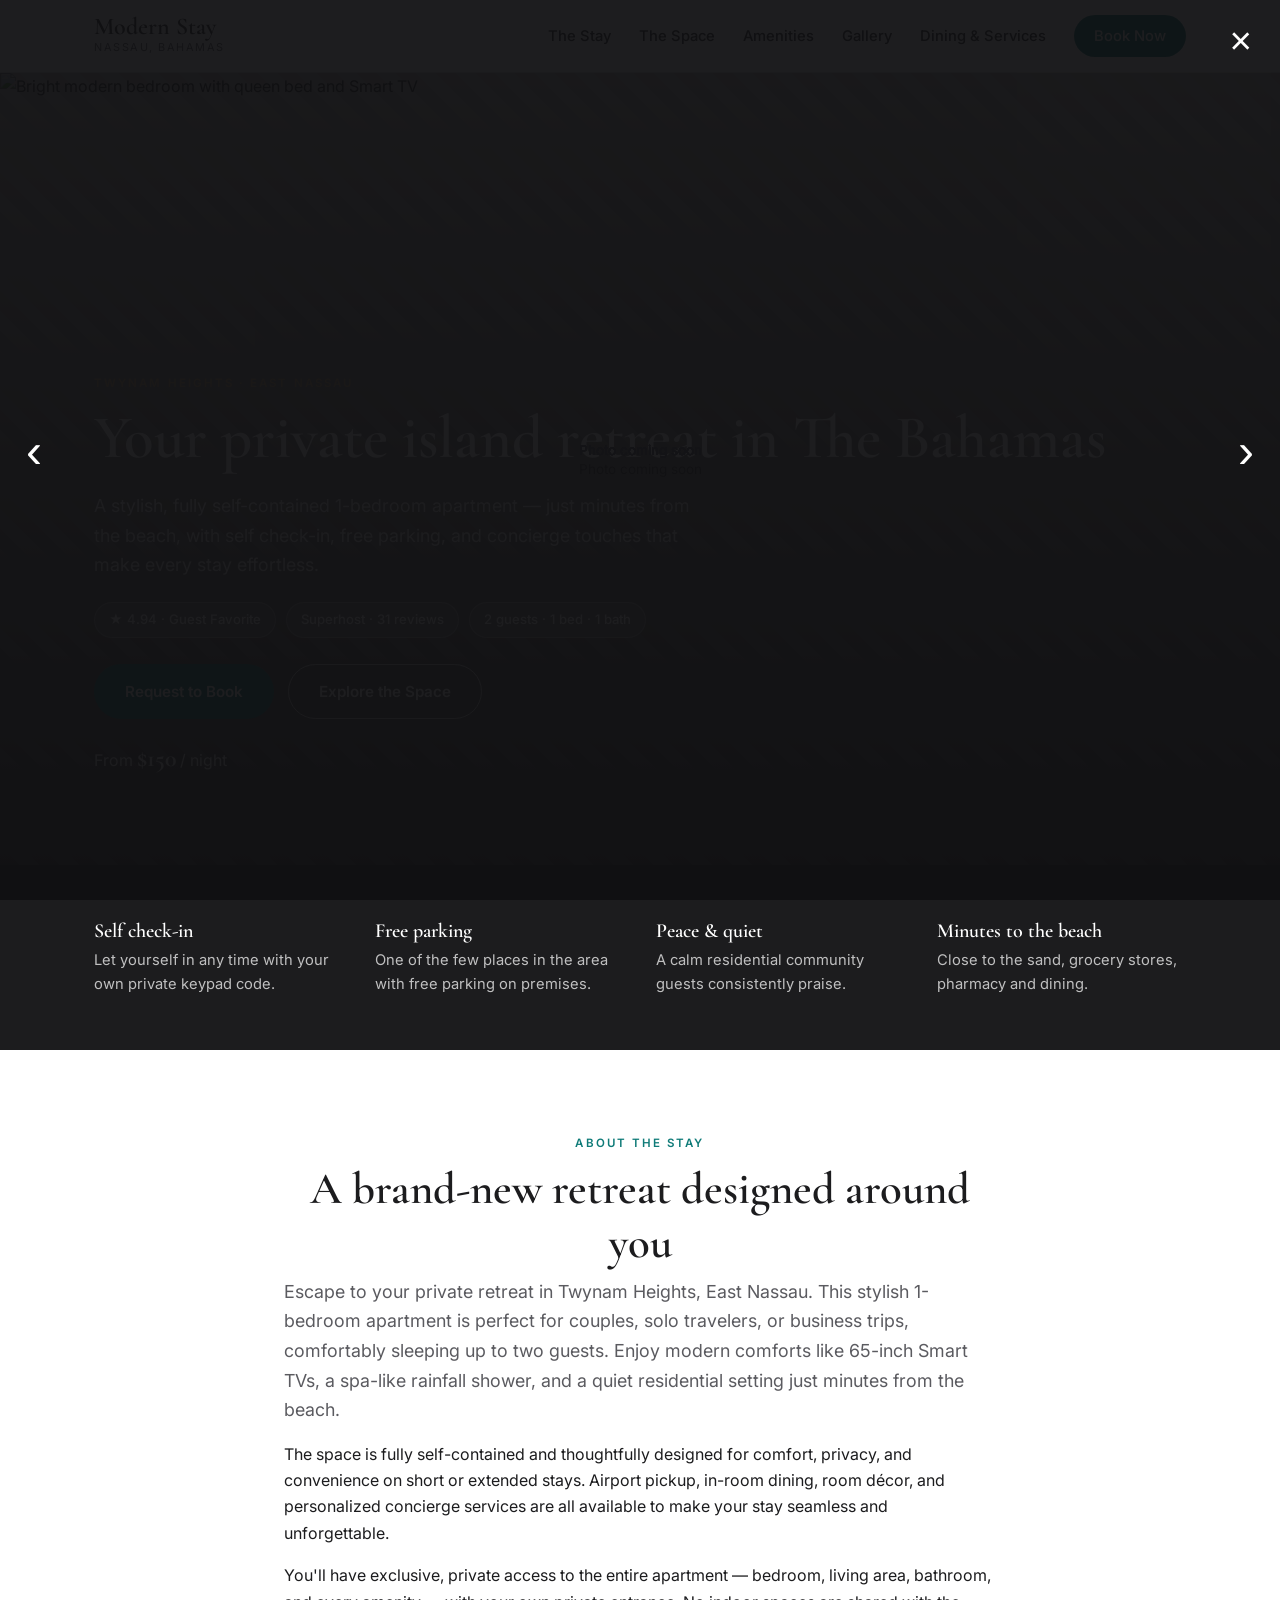
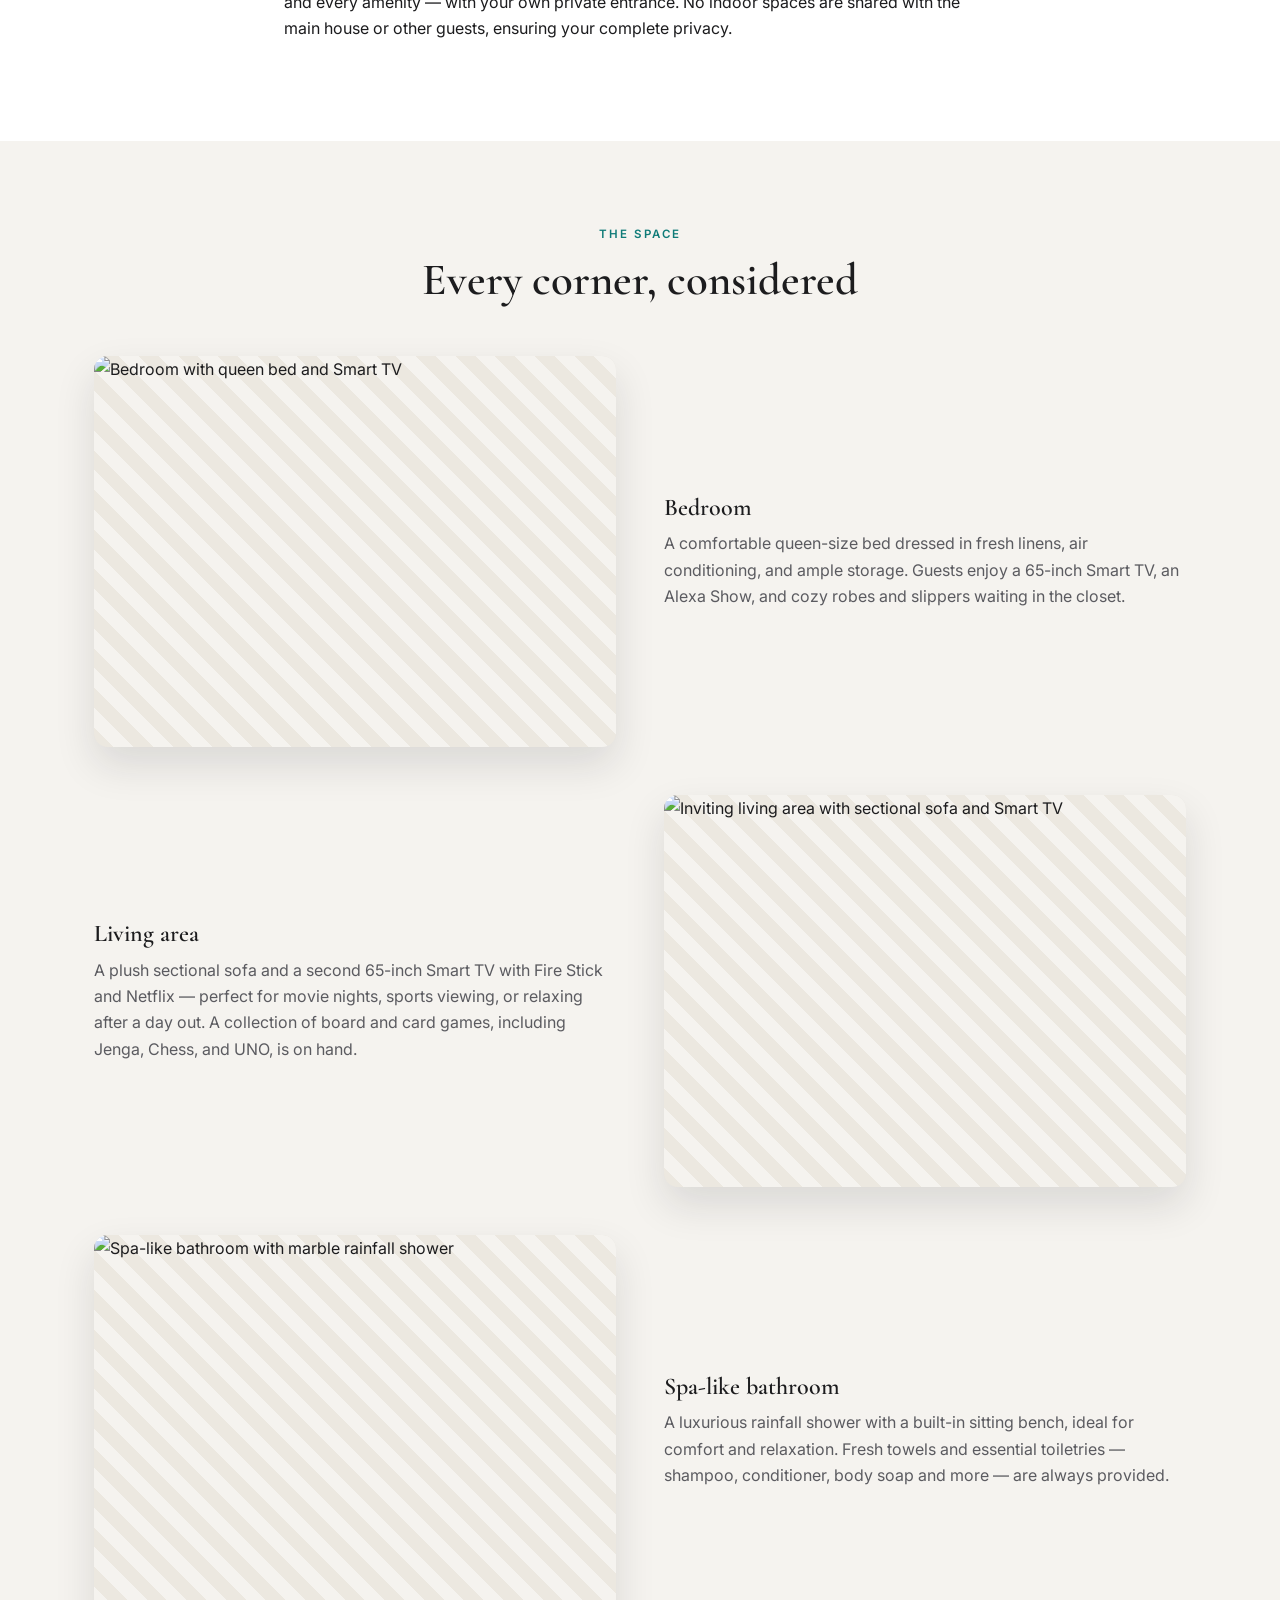
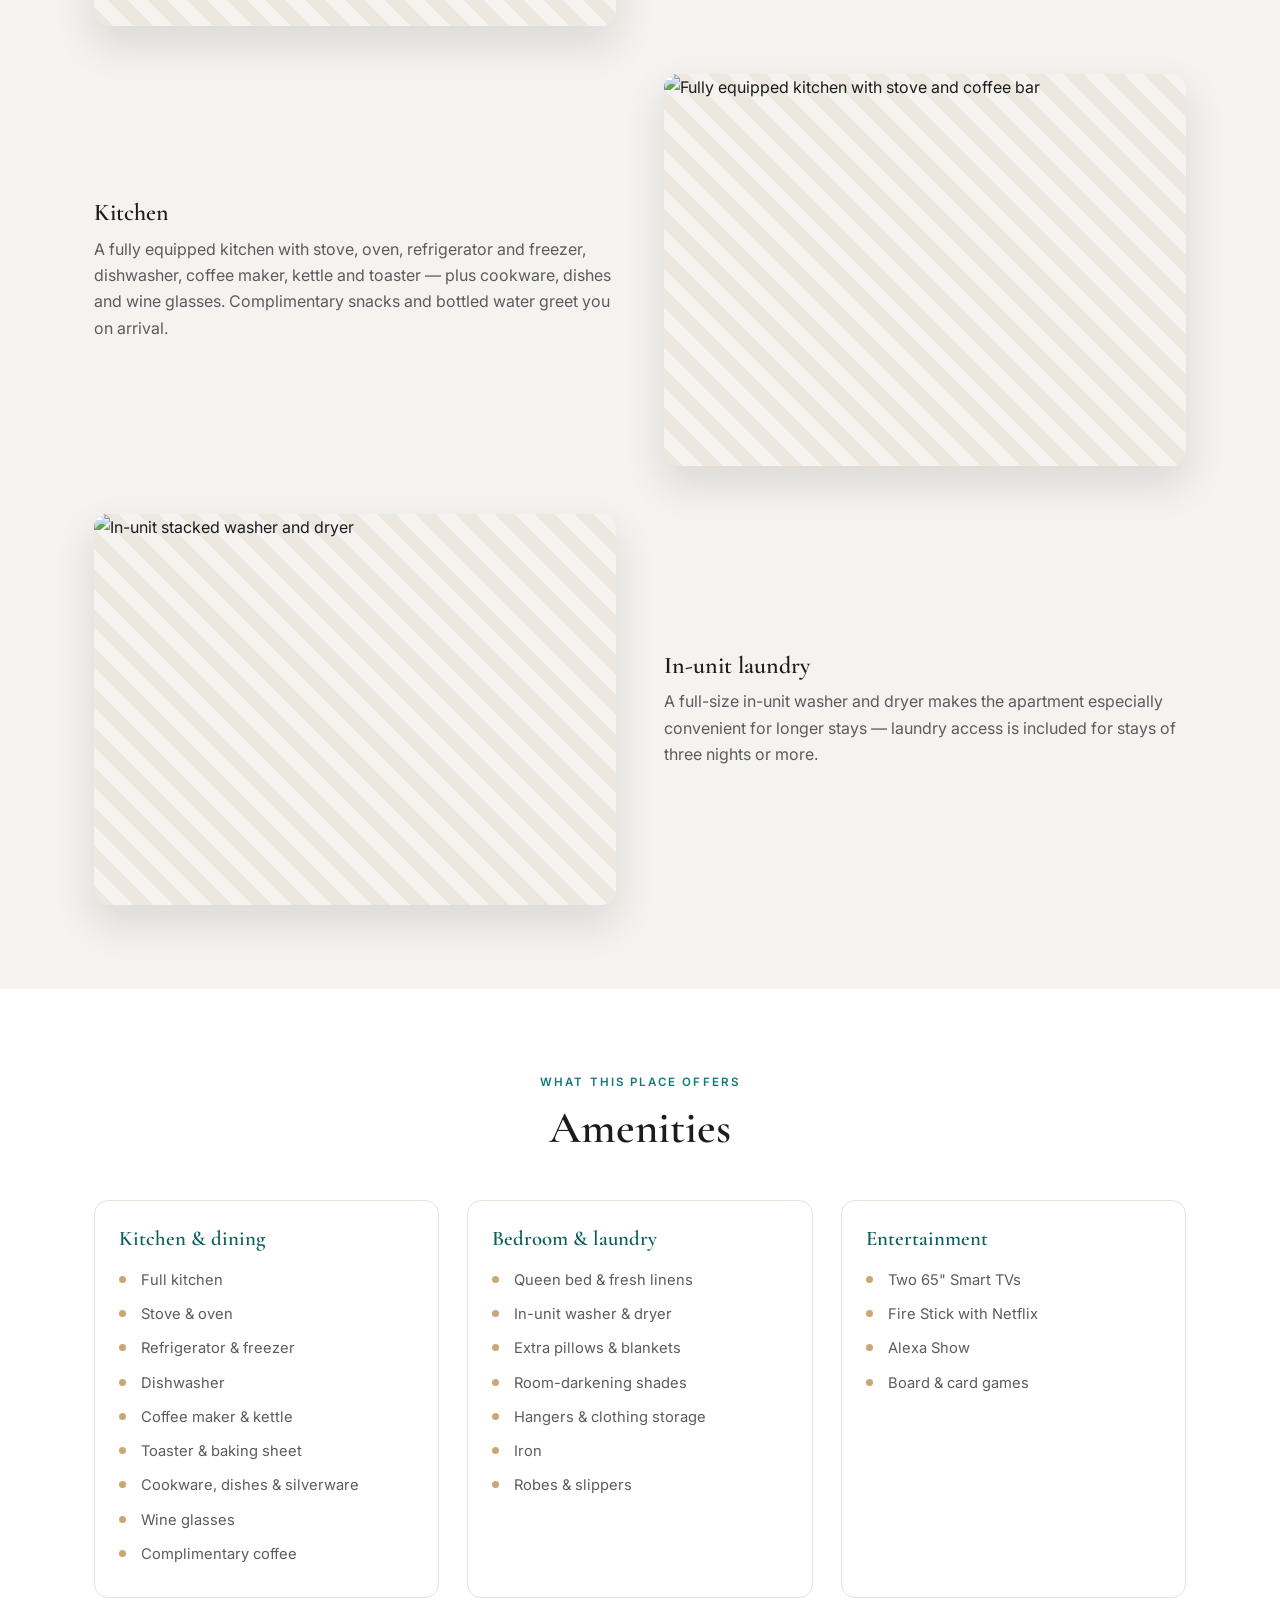
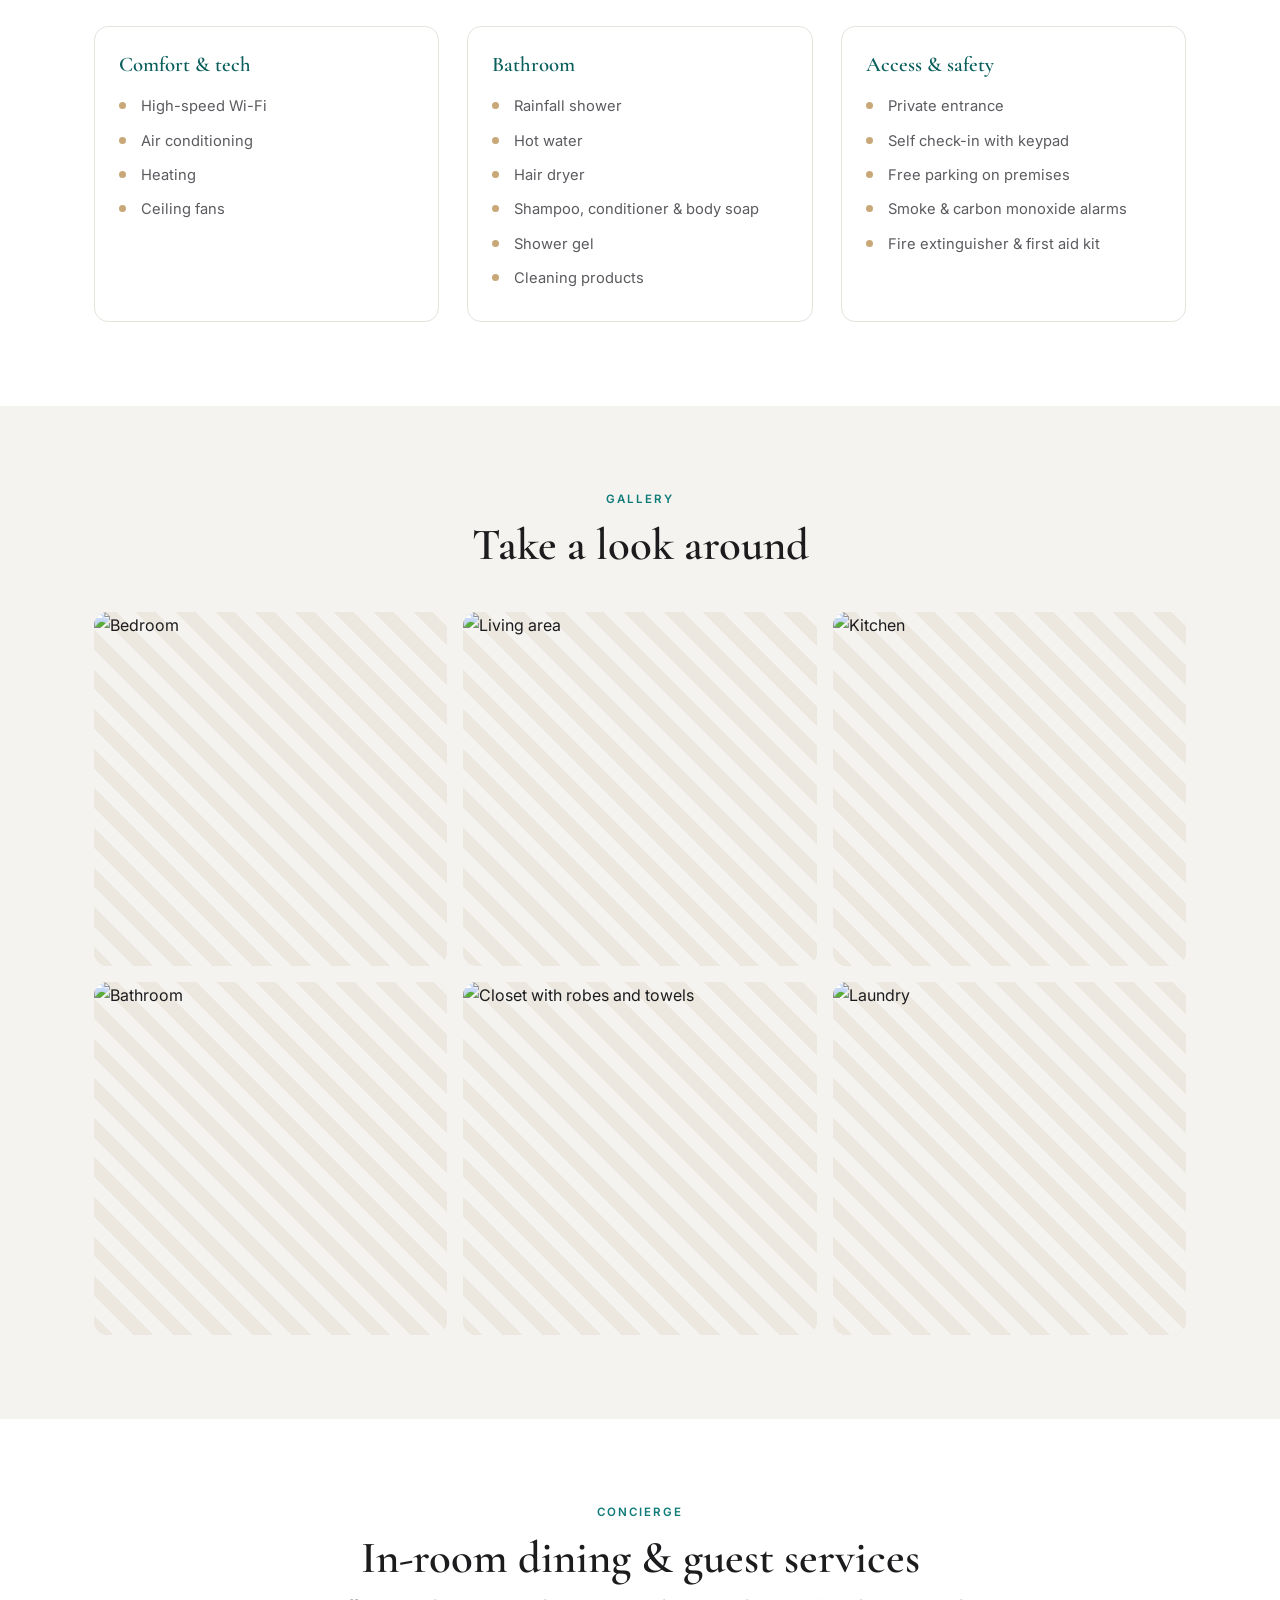
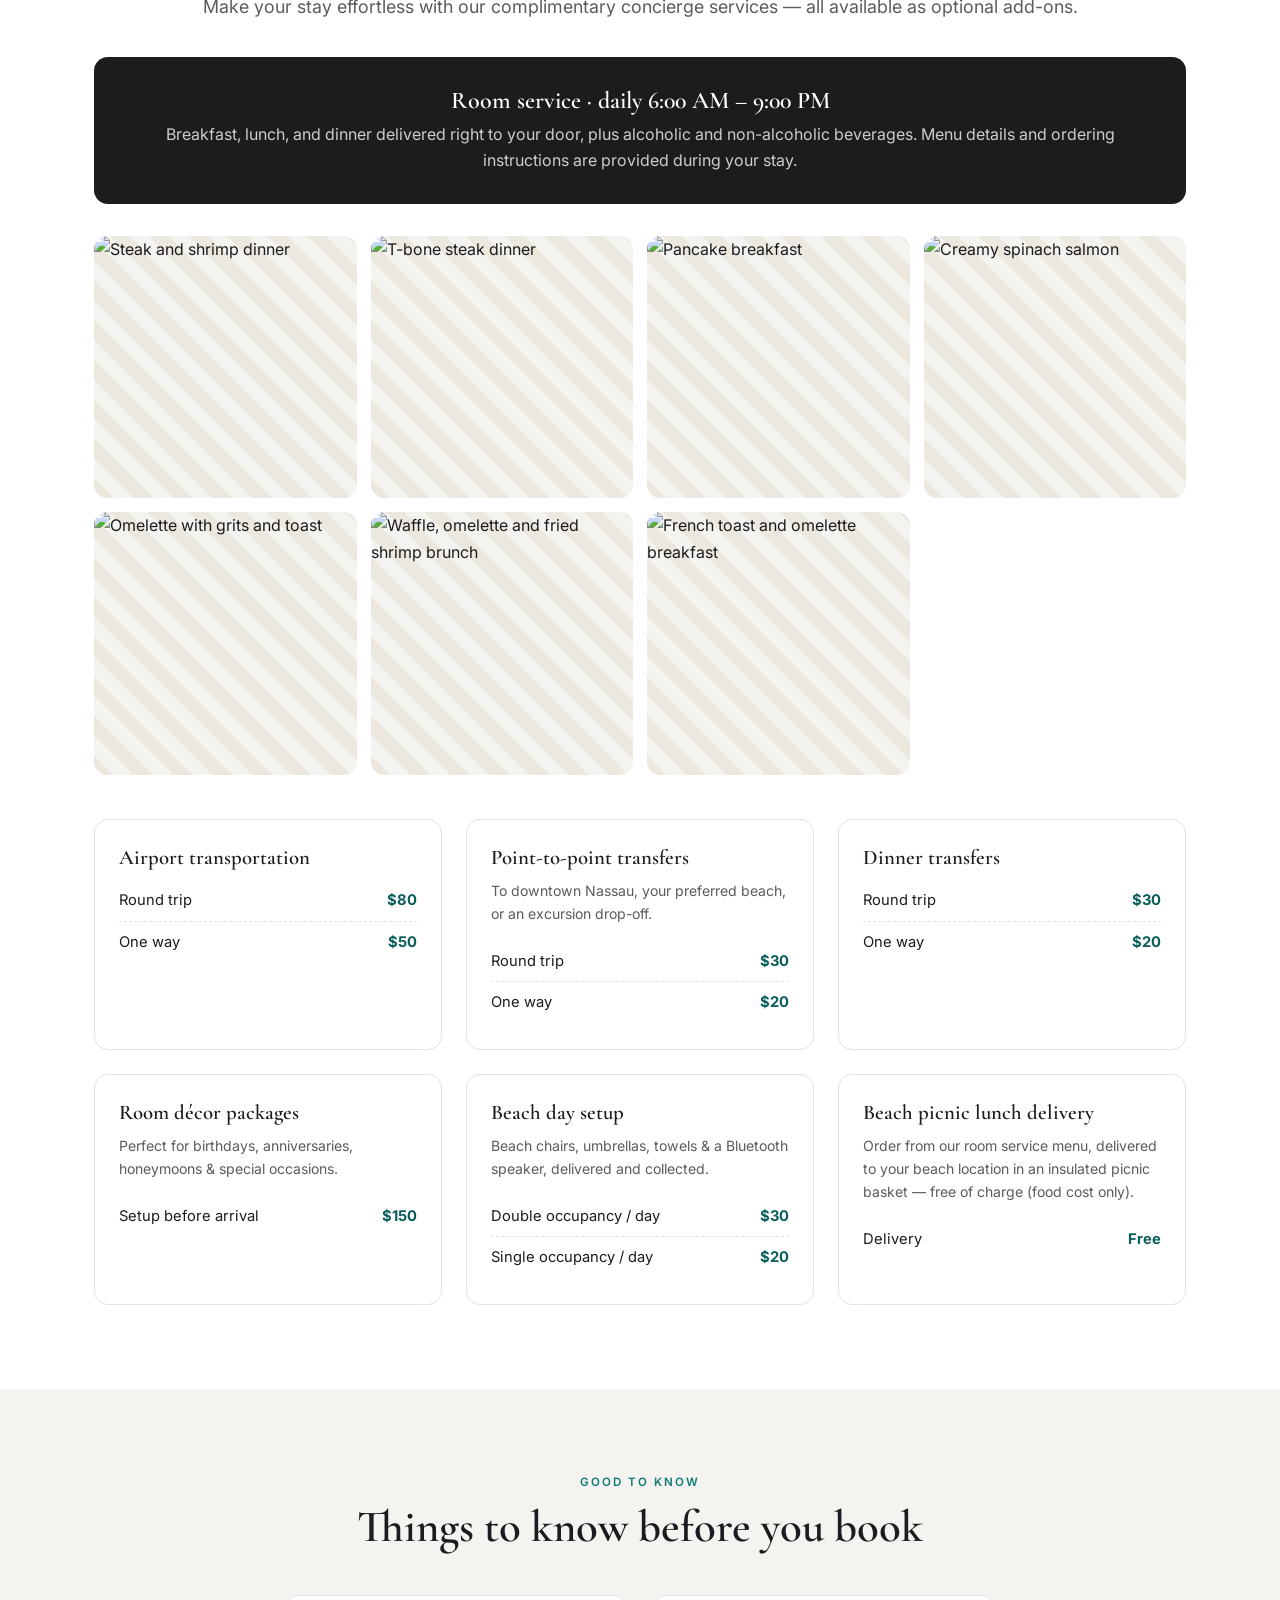
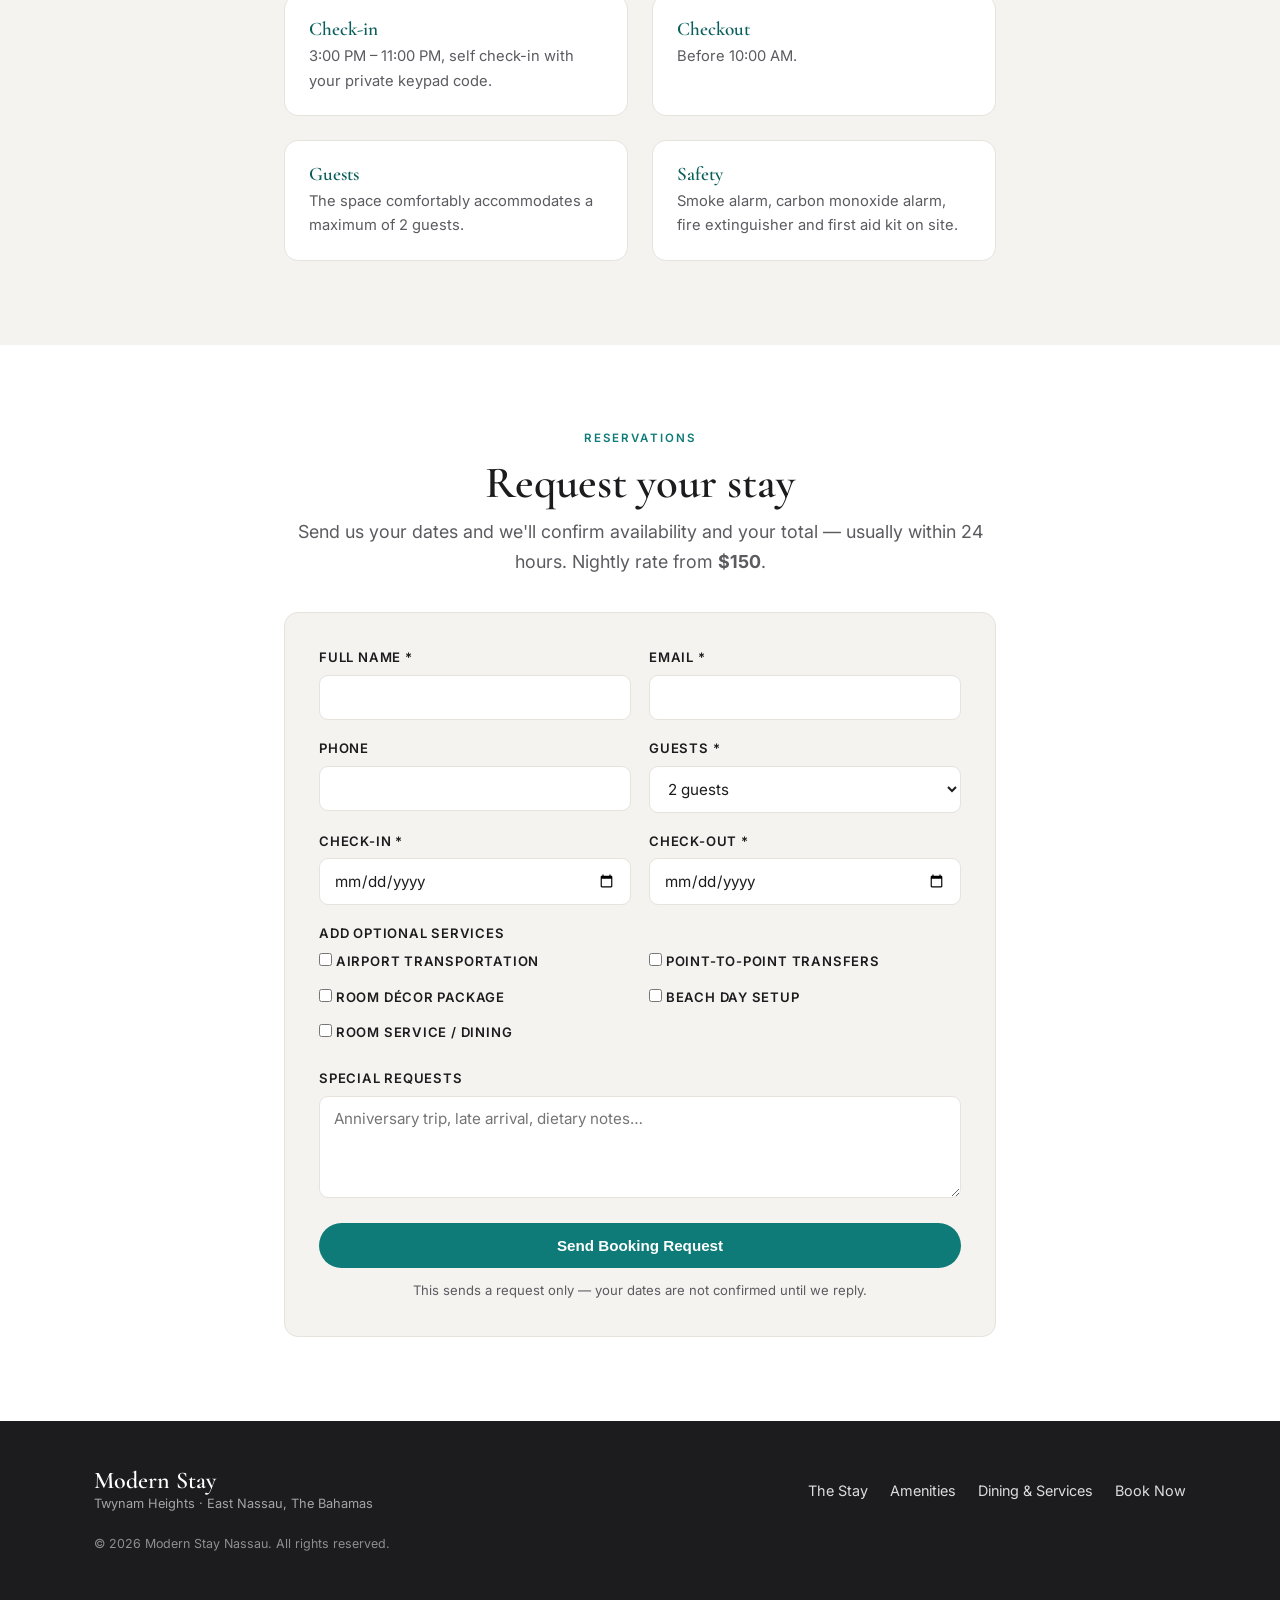
==== docs/index.html @ 49dec49c "Add Airbnb listing website for Modern Stay Nassau Single-page static site (docs/) for a 1-bedroom Na" ====
<!DOCTYPE html>
<html lang="en">
<head>
<meta charset="UTF-8" />
<meta name="viewport" content="width=device-width, initial-scale=1.0" />
<title>Modern Stay Nassau — Private 1-Bedroom Retreat in The Bahamas</title>
<meta name="description" content="A stylish, fully self-contained 1-bedroom apartment in Twynam Heights, East Nassau, Bahamas. Minutes from the beach. Self check-in, free parking, in-room dining and airport transfers available." />
<link rel="preconnect" href="https://fonts.googleapis.com" />
<link rel="preconnect" href="https://fonts.gstatic.com" crossorigin />
<link href="https://fonts.googleapis.com/css2?family=Cormorant+Garamond:wght@500;600&family=Inter:wght@400;500;600;700&display=swap" rel="stylesheet" />
<link rel="stylesheet" href="styles.css" />
</head>
<body>

<header class="site-header" id="top">
  <div class="container nav-inner">
    <a href="#top" class="brand">
      <span class="brand-mark">Modern Stay</span>
      <span class="brand-sub">Nassau, Bahamas</span>
    </a>
    <nav class="nav-links" id="navLinks">
      <a href="#about">The Stay</a>
      <a href="#space">The Space</a>
      <a href="#amenities">Amenities</a>
      <a href="#gallery">Gallery</a>
      <a href="#dining">Dining &amp; Services</a>
      <a href="#book" class="nav-cta">Book Now</a>
    </nav>
    <button class="nav-toggle" id="navToggle" aria-label="Toggle menu" aria-expanded="false">
      <span></span><span></span><span></span>
    </button>
  </div>
</header>

<!-- HERO -->
<section class="hero">
  <div class="hero-img" data-photo="bedroom">
    <img src="images/bedroom.jpg" alt="Bright modern bedroom with queen bed and Smart TV" onerror="this.classList.add('missing')" />
  </div>
  <div class="hero-overlay"></div>
  <div class="container hero-content">
    <p class="eyebrow">Twynam Heights · East Nassau</p>
    <h1>Your private island retreat in The Bahamas</h1>
    <p class="hero-tagline">A stylish, fully self-contained 1-bedroom apartment — just minutes from the beach, with self check-in, free parking, and concierge touches that make every stay effortless.</p>
    <div class="hero-meta">
      <span class="badge">★ 4.94 · Guest Favorite</span>
      <span class="badge">Superhost · 31 reviews</span>
      <span class="badge">2 guests · 1 bed · 1 bath</span>
    </div>
    <div class="hero-actions">
      <a href="#book" class="btn btn-primary">Request to Book</a>
      <a href="#space" class="btn btn-ghost">Explore the Space</a>
    </div>
    <p class="hero-price">From <strong>$150</strong> / night</p>
  </div>
</section>

<!-- HIGHLIGHTS -->
<section class="highlights">
  <div class="container highlight-grid">
    <div class="highlight">
      <h3>Self check-in</h3>
      <p>Let yourself in any time with your own private keypad code.</p>
    </div>
    <div class="highlight">
      <h3>Free parking</h3>
      <p>One of the few places in the area with free parking on premises.</p>
    </div>
    <div class="highlight">
      <h3>Peace &amp; quiet</h3>
      <p>A calm residential community guests consistently praise.</p>
    </div>
    <div class="highlight">
      <h3>Minutes to the beach</h3>
      <p>Close to the sand, grocery stores, pharmacy and dining.</p>
    </div>
  </div>
</section>

<!-- ABOUT -->
<section id="about" class="section">
  <div class="container narrow">
    <p class="eyebrow center">About the stay</p>
    <h2 class="center">A brand-new retreat designed around you</h2>
    <p class="lead">
      Escape to your private retreat in Twynam Heights, East Nassau. This stylish 1-bedroom
      apartment is perfect for couples, solo travelers, or business trips, comfortably sleeping
      up to two guests. Enjoy modern comforts like 65-inch Smart TVs, a spa-like rainfall shower,
      and a quiet residential setting just minutes from the beach.
    </p>
    <p>
      The space is fully self-contained and thoughtfully designed for comfort, privacy, and
      convenience on short or extended stays. Airport pickup, in-room dining, room décor, and
      personalized concierge services are all available to make your stay seamless and unforgettable.
    </p>
    <p>
      You'll have exclusive, private access to the entire apartment — bedroom, living area, bathroom,
      and every amenity — with your own private entrance. No indoor spaces are shared with the main
      house or other guests, ensuring your complete privacy.
    </p>
  </div>
</section>

<!-- THE SPACE -->
<section id="space" class="section section-tint">
  <div class="container">
    <p class="eyebrow center">The space</p>
    <h2 class="center">Every corner, considered</h2>

    <div class="space-row">
      <div class="space-photo" data-photo="bedroom">
        <img src="images/bedroom.jpg" alt="Bedroom with queen bed and Smart TV" onerror="this.classList.add('missing')" />
      </div>
      <div class="space-text">
        <h3>Bedroom</h3>
        <p>A comfortable queen-size bed dressed in fresh linens, air conditioning, and ample storage.
        Guests enjoy a 65-inch Smart TV, an Alexa Show, and cozy robes and slippers waiting in the closet.</p>
      </div>
    </div>

    <div class="space-row reverse">
      <div class="space-photo" data-photo="living-area">
        <img src="images/living-area.jpg" alt="Inviting living area with sectional sofa and Smart TV" onerror="this.classList.add('missing')" />
      </div>
      <div class="space-text">
        <h3>Living area</h3>
        <p>A plush sectional sofa and a second 65-inch Smart TV with Fire Stick and Netflix — perfect
        for movie nights, sports viewing, or relaxing after a day out. A collection of board and card
        games, including Jenga, Chess, and UNO, is on hand.</p>
      </div>
    </div>

    <div class="space-row">
      <div class="space-photo" data-photo="bathroom">
        <img src="images/bathroom.jpg" alt="Spa-like bathroom with marble rainfall shower" onerror="this.classList.add('missing')" />
      </div>
      <div class="space-text">
        <h3>Spa-like bathroom</h3>
        <p>A luxurious rainfall shower with a built-in sitting bench, ideal for comfort and relaxation.
        Fresh towels and essential toiletries — shampoo, conditioner, body soap and more — are always provided.</p>
      </div>
    </div>

    <div class="space-row reverse">
      <div class="space-photo" data-photo="kitchen">
        <img src="images/kitchen.jpg" alt="Fully equipped kitchen with stove and coffee bar" onerror="this.classList.add('missing')" />
      </div>
      <div class="space-text">
        <h3>Kitchen</h3>
        <p>A fully equipped kitchen with stove, oven, refrigerator and freezer, dishwasher, coffee maker,
        kettle and toaster — plus cookware, dishes and wine glasses. Complimentary snacks and bottled
        water greet you on arrival.</p>
      </div>
    </div>

    <div class="space-row">
      <div class="space-photo" data-photo="laundry">
        <img src="images/laundry.jpg" alt="In-unit stacked washer and dryer" onerror="this.classList.add('missing')" />
      </div>
      <div class="space-text">
        <h3>In-unit laundry</h3>
        <p>A full-size in-unit washer and dryer makes the apartment especially convenient for longer
        stays — laundry access is included for stays of three nights or more.</p>
      </div>
    </div>
  </div>
</section>

<!-- AMENITIES -->
<section id="amenities" class="section">
  <div class="container">
    <p class="eyebrow center">What this place offers</p>
    <h2 class="center">Amenities</h2>
    <div class="amenity-grid">
      <div class="amenity-cat">
        <h3>Kitchen &amp; dining</h3>
        <ul>
          <li>Full kitchen</li><li>Stove &amp; oven</li><li>Refrigerator &amp; freezer</li>
          <li>Dishwasher</li><li>Coffee maker &amp; kettle</li><li>Toaster &amp; baking sheet</li>
          <li>Cookware, dishes &amp; silverware</li><li>Wine glasses</li><li>Complimentary coffee</li>
        </ul>
      </div>
      <div class="amenity-cat">
        <h3>Bedroom &amp; laundry</h3>
        <ul>
          <li>Queen bed &amp; fresh linens</li><li>In-unit washer &amp; dryer</li>
          <li>Extra pillows &amp; blankets</li><li>Room-darkening shades</li>
          <li>Hangers &amp; clothing storage</li><li>Iron</li><li>Robes &amp; slippers</li>
        </ul>
      </div>
      <div class="amenity-cat">
        <h3>Entertainment</h3>
        <ul>
          <li>Two 65" Smart TVs</li><li>Fire Stick with Netflix</li>
          <li>Alexa Show</li><li>Board &amp; card games</li>
        </ul>
      </div>
      <div class="amenity-cat">
        <h3>Comfort &amp; tech</h3>
        <ul>
          <li>High-speed Wi-Fi</li><li>Air conditioning</li>
          <li>Heating</li><li>Ceiling fans</li>
        </ul>
      </div>
      <div class="amenity-cat">
        <h3>Bathroom</h3>
        <ul>
          <li>Rainfall shower</li><li>Hot water</li><li>Hair dryer</li>
          <li>Shampoo, conditioner &amp; body soap</li><li>Shower gel</li><li>Cleaning products</li>
        </ul>
      </div>
      <div class="amenity-cat">
        <h3>Access &amp; safety</h3>
        <ul>
          <li>Private entrance</li><li>Self check-in with keypad</li>
          <li>Free parking on premises</li><li>Smoke &amp; carbon monoxide alarms</li>
          <li>Fire extinguisher &amp; first aid kit</li>
        </ul>
      </div>
    </div>
  </div>
</section>

<!-- GALLERY -->
<section id="gallery" class="section section-tint">
  <div class="container">
    <p class="eyebrow center">Gallery</p>
    <h2 class="center">Take a look around</h2>
    <div class="gallery-grid" id="galleryGrid">
      <figure class="gallery-item" data-photo="bedroom"><img src="images/bedroom.jpg" alt="Bedroom" onerror="this.classList.add('missing')" /></figure>
      <figure class="gallery-item" data-photo="living-area"><img src="images/living-area.jpg" alt="Living area" onerror="this.classList.add('missing')" /></figure>
      <figure class="gallery-item" data-photo="kitchen"><img src="images/kitchen.jpg" alt="Kitchen" onerror="this.classList.add('missing')" /></figure>
      <figure class="gallery-item" data-photo="bathroom"><img src="images/bathroom.jpg" alt="Bathroom" onerror="this.classList.add('missing')" /></figure>
      <figure class="gallery-item" data-photo="closet"><img src="images/closet.jpg" alt="Closet with robes and towels" onerror="this.classList.add('missing')" /></figure>
      <figure class="gallery-item" data-photo="laundry"><img src="images/laundry.jpg" alt="Laundry" onerror="this.classList.add('missing')" /></figure>
    </div>
  </div>
</section>

<!-- DINING & SERVICES -->
<section id="dining" class="section">
  <div class="container">
    <p class="eyebrow center">Concierge</p>
    <h2 class="center">In-room dining &amp; guest services</h2>
    <p class="lead center">
      Make your stay effortless with our complimentary concierge services — all available as optional add-ons.
    </p>

    <div class="dining-feature">
      <h3>Room service · daily 6:00 AM – 9:00 PM</h3>
      <p>Breakfast, lunch, and dinner delivered right to your door, plus alcoholic and non-alcoholic
      beverages. Menu details and ordering instructions are provided during your stay.</p>
    </div>

    <div class="dining-gallery" id="diningGallery">
      <figure class="gallery-item" data-photo="dining-1"><img src="images/dining-1.jpg" alt="Steak and shrimp dinner" onerror="this.classList.add('missing')" /></figure>
      <figure class="gallery-item" data-photo="dining-2"><img src="images/dining-2.jpg" alt="T-bone steak dinner" onerror="this.classList.add('missing')" /></figure>
      <figure class="gallery-item" data-photo="dining-3"><img src="images/dining-3.jpg" alt="Pancake breakfast" onerror="this.classList.add('missing')" /></figure>
      <figure class="gallery-item" data-photo="dining-4"><img src="images/dining-4.jpg" alt="Creamy spinach salmon" onerror="this.classList.add('missing')" /></figure>
      <figure class="gallery-item" data-photo="dining-5"><img src="images/dining-5.jpg" alt="Omelette with grits and toast" onerror="this.classList.add('missing')" /></figure>
      <figure class="gallery-item" data-photo="dining-6"><img src="images/dining-6.jpg" alt="Waffle, omelette and fried shrimp brunch" onerror="this.classList.add('missing')" /></figure>
      <figure class="gallery-item" data-photo="dining-7"><img src="images/dining-7.jpg" alt="French toast and omelette breakfast" onerror="this.classList.add('missing')" /></figure>
    </div>

    <div class="service-grid">
      <div class="service-card">
        <h3>Airport transportation</h3>
        <ul class="price-list">
          <li><span>Round trip</span><span>$80</span></li>
          <li><span>One way</span><span>$50</span></li>
        </ul>
      </div>
      <div class="service-card">
        <h3>Point-to-point transfers</h3>
        <p class="service-note">To downtown Nassau, your preferred beach, or an excursion drop-off.</p>
        <ul class="price-list">
          <li><span>Round trip</span><span>$30</span></li>
          <li><span>One way</span><span>$20</span></li>
        </ul>
      </div>
      <div class="service-card">
        <h3>Dinner transfers</h3>
        <ul class="price-list">
          <li><span>Round trip</span><span>$30</span></li>
          <li><span>One way</span><span>$20</span></li>
        </ul>
      </div>
      <div class="service-card">
        <h3>Room décor packages</h3>
        <p class="service-note">Perfect for birthdays, anniversaries, honeymoons &amp; special occasions.</p>
        <ul class="price-list">
          <li><span>Setup before arrival</span><span>$150</span></li>
        </ul>
      </div>
      <div class="service-card">
        <h3>Beach day setup</h3>
        <p class="service-note">Beach chairs, umbrellas, towels &amp; a Bluetooth speaker, delivered and collected.</p>
        <ul class="price-list">
          <li><span>Double occupancy / day</span><span>$30</span></li>
          <li><span>Single occupancy / day</span><span>$20</span></li>
        </ul>
      </div>
      <div class="service-card">
        <h3>Beach picnic lunch delivery</h3>
        <p class="service-note">Order from our room service menu, delivered to your beach location in an
        insulated picnic basket — free of charge (food cost only).</p>
        <ul class="price-list">
          <li><span>Delivery</span><span>Free</span></li>
        </ul>
      </div>
    </div>
  </div>
</section>

<!-- THINGS TO KNOW -->
<section class="section section-tint">
  <div class="container narrow">
    <p class="eyebrow center">Good to know</p>
    <h2 class="center">Things to know before you book</h2>
    <div class="know-grid">
      <div class="know-item"><h3>Check-in</h3><p>3:00 PM – 11:00 PM, self check-in with your private keypad code.</p></div>
      <div class="know-item"><h3>Checkout</h3><p>Before 10:00 AM.</p></div>
      <div class="know-item"><h3>Guests</h3><p>The space comfortably accommodates a maximum of 2 guests.</p></div>
      <div class="know-item"><h3>Safety</h3><p>Smoke alarm, carbon monoxide alarm, fire extinguisher and first aid kit on site.</p></div>
    </div>
  </div>
</section>

<!-- BOOKING -->
<section id="book" class="section">
  <div class="container narrow">
    <p class="eyebrow center">Reservations</p>
    <h2 class="center">Request your stay</h2>
    <p class="lead center">
      Send us your dates and we'll confirm availability and your total — usually within 24 hours.
      Nightly rate from <strong>$150</strong>.
    </p>

    <form class="booking-form" id="bookingForm"
          action="https://formspree.io/f/YOUR_FORM_ID" method="POST">
      <input type="hidden" name="_subject" value="New booking request — Modern Stay Nassau" />

      <div class="form-row">
        <div class="field">
          <label for="name">Full name *</label>
          <input type="text" id="name" name="name" required />
        </div>
        <div class="field">
          <label for="email">Email *</label>
          <input type="email" id="email" name="email" required />
        </div>
      </div>

      <div class="form-row">
        <div class="field">
          <label for="phone">Phone</label>
          <input type="tel" id="phone" name="phone" />
        </div>
        <div class="field">
          <label for="guests">Guests *</label>
          <select id="guests" name="guests" required>
            <option value="1">1 guest</option>
            <option value="2" selected>2 guests</option>
          </select>
        </div>
      </div>

      <div class="form-row">
        <div class="field">
          <label for="checkin">Check-in *</label>
          <input type="date" id="checkin" name="check_in" required />
        </div>
        <div class="field">
          <label for="checkout">Check-out *</label>
          <input type="date" id="checkout" name="check_out" required />
        </div>
      </div>

      <fieldset class="field">
        <legend>Add optional services</legend>
        <div class="checkbox-grid">
          <label class="checkbox"><input type="checkbox" name="services" value="Airport transportation" /> Airport transportation</label>
          <label class="checkbox"><input type="checkbox" name="services" value="Point-to-point transfers" /> Point-to-point transfers</label>
          <label class="checkbox"><input type="checkbox" name="services" value="Room décor package" /> Room décor package</label>
          <label class="checkbox"><input type="checkbox" name="services" value="Beach day setup" /> Beach day setup</label>
          <label class="checkbox"><input type="checkbox" name="services" value="Room service / dining" /> Room service / dining</label>
        </div>
      </fieldset>

      <div class="field">
        <label for="message">Special requests</label>
        <textarea id="message" name="message" rows="4" placeholder="Anniversary trip, late arrival, dietary notes…"></textarea>
      </div>

      <p class="form-error" id="formError" hidden></p>
      <button type="submit" class="btn btn-primary btn-block">Send Booking Request</button>
      <p class="form-fineprint">This sends a request only — your dates are not confirmed until we reply.</p>
    </form>
  </div>
</section>

<footer class="site-footer">
  <div class="container footer-inner">
    <div>
      <p class="brand-mark">Modern Stay</p>
      <p class="footer-sub">Twynam Heights · East Nassau, The Bahamas</p>
    </div>
    <nav class="footer-nav">
      <a href="#about">The Stay</a>
      <a href="#amenities">Amenities</a>
      <a href="#dining">Dining &amp; Services</a>
      <a href="#book">Book Now</a>
    </nav>
    <p class="footer-copy">© <span id="year"></span> Modern Stay Nassau. All rights reserved.</p>
  </div>
</footer>

<!-- LIGHTBOX -->
<div class="lightbox" id="lightbox" hidden>
  <button class="lightbox-close" id="lightboxClose" aria-label="Close">&times;</button>
  <button class="lightbox-nav prev" id="lightboxPrev" aria-label="Previous">&#8249;</button>
  <img id="lightboxImg" src="" alt="" />
  <button class="lightbox-nav next" id="lightboxNext" aria-label="Next">&#8250;</button>
</div>

<script src="script.js"></script>
</body>
</html>
---- docs/styles.css ----
:root {
  --ink: #1c1c1e;
  --ink-soft: #5b5b60;
  --bg: #ffffff;
  --tint: #f5f3ef;
  --line: #e6e3dd;
  --accent: #0f7b78;
  --accent-dark: #0a5f5c;
  --sand: #c9a878;
  --radius: 14px;
  --shadow: 0 18px 40px rgba(28, 28, 30, 0.12);
}

* { box-sizing: border-box; margin: 0; padding: 0; }

html { scroll-behavior: smooth; }

body {
  font-family: 'Inter', -apple-system, BlinkMacSystemFont, sans-serif;
  color: var(--ink);
  background: var(--bg);
  line-height: 1.65;
  -webkit-font-smoothing: antialiased;
}

img { display: block; max-width: 100%; }

.container { width: 100%; max-width: 1140px; margin: 0 auto; padding: 0 24px; }
.narrow { max-width: 760px; }

h1, h2, h3 { font-family: 'Cormorant Garamond', Georgia, serif; font-weight: 600; line-height: 1.2; }
h1 { font-size: clamp(2.4rem, 5vw, 3.8rem); }
h2 { font-size: clamp(1.9rem, 3.5vw, 2.8rem); margin-bottom: .4rem; }
h3 { font-size: 1.5rem; }

.eyebrow {
  text-transform: uppercase;
  letter-spacing: .18em;
  font-size: .72rem;
  font-weight: 600;
  color: var(--accent);
  margin-bottom: .6rem;
}
.center { text-align: center; }
.eyebrow.center { text-align: center; }

.lead { font-size: 1.12rem; color: var(--ink-soft); margin-bottom: 1rem; }
section p { margin-bottom: 1rem; }

/* ---------- Header ---------- */
.site-header {
  position: sticky; top: 0; z-index: 50;
  background: rgba(255,255,255,.94);
  backdrop-filter: blur(8px);
  border-bottom: 1px solid var(--line);
}
.nav-inner { display: flex; align-items: center; justify-content: space-between; height: 72px; }
.brand { display: flex; flex-direction: column; text-decoration: none; color: var(--ink); }
.brand-mark { font-family: 'Cormorant Garamond', serif; font-size: 1.5rem; font-weight: 600; line-height: 1; }
.brand-sub { font-size: .68rem; letter-spacing: .14em; text-transform: uppercase; color: var(--ink-soft); }
.nav-links { display: flex; align-items: center; gap: 28px; }
.nav-links a { text-decoration: none; color: var(--ink); font-size: .92rem; font-weight: 500; }
.nav-links a:hover { color: var(--accent); }
.nav-cta {
  background: var(--accent); color: #fff !important;
  padding: 9px 20px; border-radius: 999px;
}
.nav-cta:hover { background: var(--accent-dark); }
.nav-toggle { display: none; background: none; border: 0; cursor: pointer; width: 40px; height: 40px; }
.nav-toggle span { display: block; height: 2px; width: 24px; background: var(--ink); margin: 5px auto; transition: .25s; }

/* ---------- Buttons ---------- */
.btn {
  display: inline-block; text-decoration: none; cursor: pointer;
  font-weight: 600; font-size: .95rem; padding: 14px 30px;
  border-radius: 999px; border: 1.5px solid transparent; transition: .2s;
}
.btn-primary { background: var(--accent); color: #fff; }
.btn-primary:hover { background: var(--accent-dark); }
.btn-ghost { background: transparent; color: #fff; border-color: rgba(255,255,255,.7); }
.btn-ghost:hover { background: rgba(255,255,255,.15); }
.btn-block { width: 100%; border: 0; }

/* ---------- Hero ---------- */
.hero { position: relative; min-height: 88vh; display: flex; align-items: flex-end; }
.hero-img, .hero-img img { position: absolute; inset: 0; width: 100%; height: 100%; }
.hero-img img { object-fit: cover; }
.hero-overlay {
  position: absolute; inset: 0;
  background: linear-gradient(180deg, rgba(20,20,22,.25) 0%, rgba(20,20,22,.82) 100%);
}
.hero-content { position: relative; color: #fff; padding-top: 90px; padding-bottom: 70px; }
.hero-content .eyebrow { color: var(--sand); }
.hero-tagline { font-size: 1.12rem; max-width: 620px; color: rgba(255,255,255,.92); margin: 1rem 0 1.4rem; }
.hero-meta { display: flex; flex-wrap: wrap; gap: 10px; margin-bottom: 1.6rem; }
.badge {
  background: rgba(255,255,255,.16); border: 1px solid rgba(255,255,255,.32);
  padding: 6px 14px; border-radius: 999px; font-size: .82rem; font-weight: 500;
}
.hero-actions { display: flex; flex-wrap: wrap; gap: 14px; }
.hero-price { margin-top: 1.3rem; font-size: 1rem; color: rgba(255,255,255,.9); }
.hero-price strong { font-size: 1.5rem; font-family: 'Cormorant Garamond', serif; }

/* ---------- Highlights ---------- */
.highlights { background: var(--ink); color: #fff; }
.highlight-grid {
  display: grid; grid-template-columns: repeat(4, 1fr); gap: 32px;
  padding: 54px 24px;
}
.highlight h3 { font-size: 1.25rem; margin-bottom: .3rem; color: #fff; }
.highlight p { color: rgba(255,255,255,.72); font-size: .92rem; margin: 0; }

/* ---------- Sections ---------- */
.section { padding: 84px 0; }
.section-tint { background: var(--tint); }

/* ---------- The Space ---------- */
.space-row {
  display: grid; grid-template-columns: 1fr 1fr; gap: 48px;
  align-items: center; margin-top: 48px;
}
.space-row.reverse .space-photo { order: 2; }
.space-photo {
  border-radius: var(--radius); overflow: hidden; box-shadow: var(--shadow);
  aspect-ratio: 4 / 3; background: var(--line);
}
.space-photo img { width: 100%; height: 100%; object-fit: cover; }
.space-text h3 { margin-bottom: .5rem; }
.space-text p { color: var(--ink-soft); margin: 0; }

/* ---------- Amenities ---------- */
.amenity-grid {
  display: grid; grid-template-columns: repeat(3, 1fr); gap: 28px; margin-top: 44px;
}
.amenity-cat {
  background: #fff; border: 1px solid var(--line);
  border-radius: var(--radius); padding: 26px 24px;
}
.amenity-cat h3 { font-size: 1.3rem; margin-bottom: .7rem; color: var(--accent-dark); }
.amenity-cat ul { list-style: none; }
.amenity-cat li {
  font-size: .92rem; color: var(--ink-soft); padding: 5px 0 5px 22px; position: relative;
}
.amenity-cat li::before {
  content: ""; position: absolute; left: 0; top: 13px;
  width: 7px; height: 7px; border-radius: 50%; background: var(--sand);
}

/* ---------- Gallery ---------- */
.gallery-grid {
  display: grid; grid-template-columns: repeat(3, 1fr); gap: 16px; margin-top: 40px;
}
.dining-gallery {
  display: grid; grid-template-columns: repeat(4, 1fr); gap: 14px; margin: 32px 0 44px;
}
.gallery-item {
  margin: 0; border-radius: var(--radius); overflow: hidden;
  aspect-ratio: 1 / 1; background: var(--line); cursor: pointer;
}
.gallery-item img { width: 100%; height: 100%; object-fit: cover; transition: transform .4s ease; }
.gallery-item:hover img { transform: scale(1.06); }

/* ---------- Dining / Services ---------- */
.dining-feature {
  background: var(--ink); color: #fff; border-radius: var(--radius);
  padding: 30px 32px; margin-top: 36px; text-align: center;
}
.dining-feature h3 { color: #fff; margin-bottom: .3rem; }
.dining-feature p { color: rgba(255,255,255,.78); margin: 0; }
.service-grid {
  display: grid; grid-template-columns: repeat(3, 1fr); gap: 24px;
}
.service-card {
  background: #fff; border: 1px solid var(--line);
  border-radius: var(--radius); padding: 26px 24px;
}
.service-card h3 { font-size: 1.3rem; margin-bottom: .5rem; }
.service-note { font-size: .88rem; color: var(--ink-soft); }
.price-list { list-style: none; margin-top: .6rem; }
.price-list li {
  display: flex; justify-content: space-between;
  padding: 8px 0; border-bottom: 1px dashed var(--line); font-size: .92rem;
}
.price-list li:last-child { border-bottom: 0; }
.price-list li span:last-child { font-weight: 700; color: var(--accent-dark); }

/* ---------- Things to know ---------- */
.know-grid {
  display: grid; grid-template-columns: repeat(2, 1fr); gap: 24px; margin-top: 40px;
}
.know-item {
  background: #fff; border: 1px solid var(--line);
  border-radius: var(--radius); padding: 22px 24px;
}
.know-item h3 { font-size: 1.2rem; color: var(--accent-dark); margin-bottom: .2rem; }
.know-item p { font-size: .92rem; color: var(--ink-soft); margin: 0; }

/* ---------- Booking form ---------- */
.booking-form {
  margin-top: 36px; background: var(--tint);
  border: 1px solid var(--line); border-radius: var(--radius); padding: 34px;
}
.form-row { display: grid; grid-template-columns: 1fr 1fr; gap: 18px; }
.field { margin-bottom: 18px; }
.field label, .field legend {
  display: block; font-size: .82rem; font-weight: 600;
  text-transform: uppercase; letter-spacing: .06em; margin-bottom: 6px;
}
.field input, .field select, .field textarea {
  width: 100%; font-family: inherit; font-size: .95rem;
  padding: 12px 14px; border: 1px solid var(--line);
  border-radius: 9px; background: #fff; color: var(--ink);
}
.field input:focus, .field select:focus, .field textarea:focus {
  outline: 2px solid var(--accent); outline-offset: 1px; border-color: var(--accent);
}
fieldset.field { border: 0; }
.checkbox-grid { display: grid; grid-template-columns: 1fr 1fr; gap: 8px 18px; }
.checkbox {
  display: flex; align-items: center; gap: 8px;
  font-size: .9rem; font-weight: 400; text-transform: none; letter-spacing: 0;
}
.checkbox input { width: auto; }
.form-error {
  background: #fdecec; border: 1px solid #f3b6b6; color: #a12121;
  padding: 10px 14px; border-radius: 9px; font-size: .9rem; margin-bottom: 14px;
}
.form-fineprint { text-align: center; font-size: .82rem; color: var(--ink-soft); margin: 12px 0 0; }
.form-success {
  text-align: center; padding: 40px 20px;
}
.form-success h3 { color: var(--accent-dark); margin-bottom: .4rem; }

/* ---------- Footer ---------- */
.site-footer { background: var(--ink); color: #fff; padding: 48px 0; }
.footer-inner {
  display: flex; flex-wrap: wrap; align-items: center;
  justify-content: space-between; gap: 20px;
}
.footer-sub { font-size: .8rem; color: rgba(255,255,255,.6); margin: 0; }
.footer-nav { display: flex; gap: 22px; }
.footer-nav a { color: rgba(255,255,255,.85); text-decoration: none; font-size: .9rem; }
.footer-nav a:hover { color: var(--sand); }
.footer-copy { width: 100%; font-size: .78rem; color: rgba(255,255,255,.5); margin: 0; }

/* ---------- Missing image placeholder ---------- */
img.missing {
  object-fit: contain !important;
  background:
    repeating-linear-gradient(45deg, #ece8e0 0 14px, #f5f3ef 14px 28px);
}
img.missing::after {
  content: "Photo coming soon";
  position: absolute; inset: 0; display: flex;
  align-items: center; justify-content: center;
  color: var(--ink-soft); font-size: .85rem;
}

/* ---------- Lightbox ---------- */
.lightbox {
  position: fixed; inset: 0; z-index: 100;
  background: rgba(15,15,17,.94);
  display: flex; align-items: center; justify-content: center;
}
.lightbox img { max-width: 90vw; max-height: 86vh; border-radius: 8px; }
.lightbox-close {
  position: absolute; top: 22px; right: 28px;
  font-size: 2.4rem; color: #fff; background: none; border: 0; cursor: pointer; line-height: 1;
}
.lightbox-nav {
  position: absolute; top: 50%; transform: translateY(-50%);
  font-size: 3rem; color: #fff; background: none; border: 0; cursor: pointer;
  padding: 0 20px;
}
.lightbox-nav.prev { left: 6px; }
.lightbox-nav.next { right: 6px; }

/* ---------- Responsive ---------- */
@media (max-width: 860px) {
  .nav-links {
    position: fixed; top: 72px; right: 0; width: 250px;
    height: calc(100vh - 72px); background: #fff;
    flex-direction: column; align-items: flex-start; gap: 0;
    padding: 18px 24px; border-left: 1px solid var(--line);
    transform: translateX(100%); transition: transform .25s ease;
  }
  .nav-links.open { transform: translateX(0); }
  .nav-links a { width: 100%; padding: 12px 0; }
  .nav-cta { text-align: center; margin-top: 10px; }
  .nav-toggle { display: block; }
  .highlight-grid { grid-template-columns: 1fr 1fr; gap: 24px; }
  .space-row, .space-row.reverse { grid-template-columns: 1fr; gap: 20px; }
  .space-row.reverse .space-photo { order: 0; }
  .amenity-grid, .service-grid { grid-template-columns: 1fr; }
  .gallery-grid { grid-template-columns: 1fr 1fr; }
  .dining-gallery { grid-template-columns: 1fr 1fr; }
  .know-grid { grid-template-columns: 1fr; }
  .form-row { grid-template-columns: 1fr; gap: 0; }
  .checkbox-grid { grid-template-columns: 1fr; }
  .section { padding: 60px 0; }
  .booking-form { padding: 24px; }
}

@media (max-width: 460px) {
  .highlight-grid { grid-template-columns: 1fr; }
  .hero-actions { width: 100%; }
  .hero-actions .btn { flex: 1; text-align: center; }
}
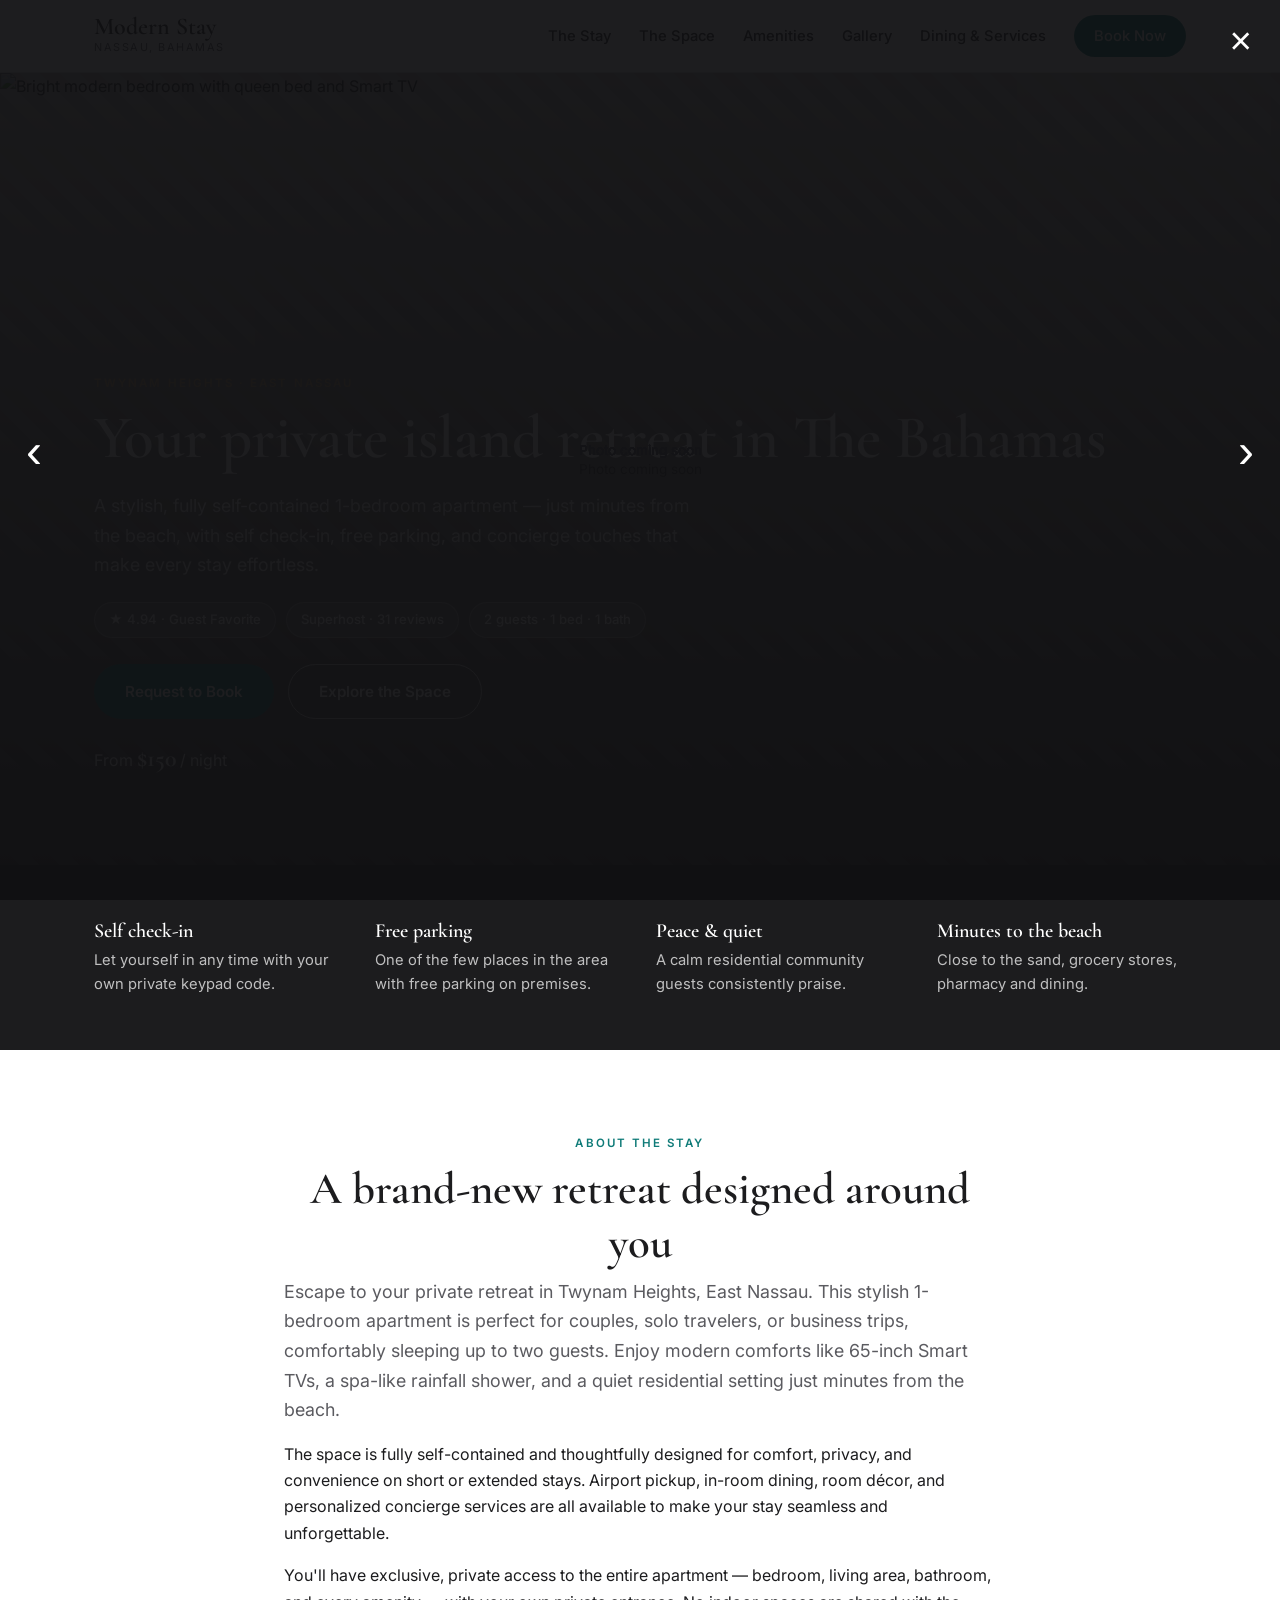
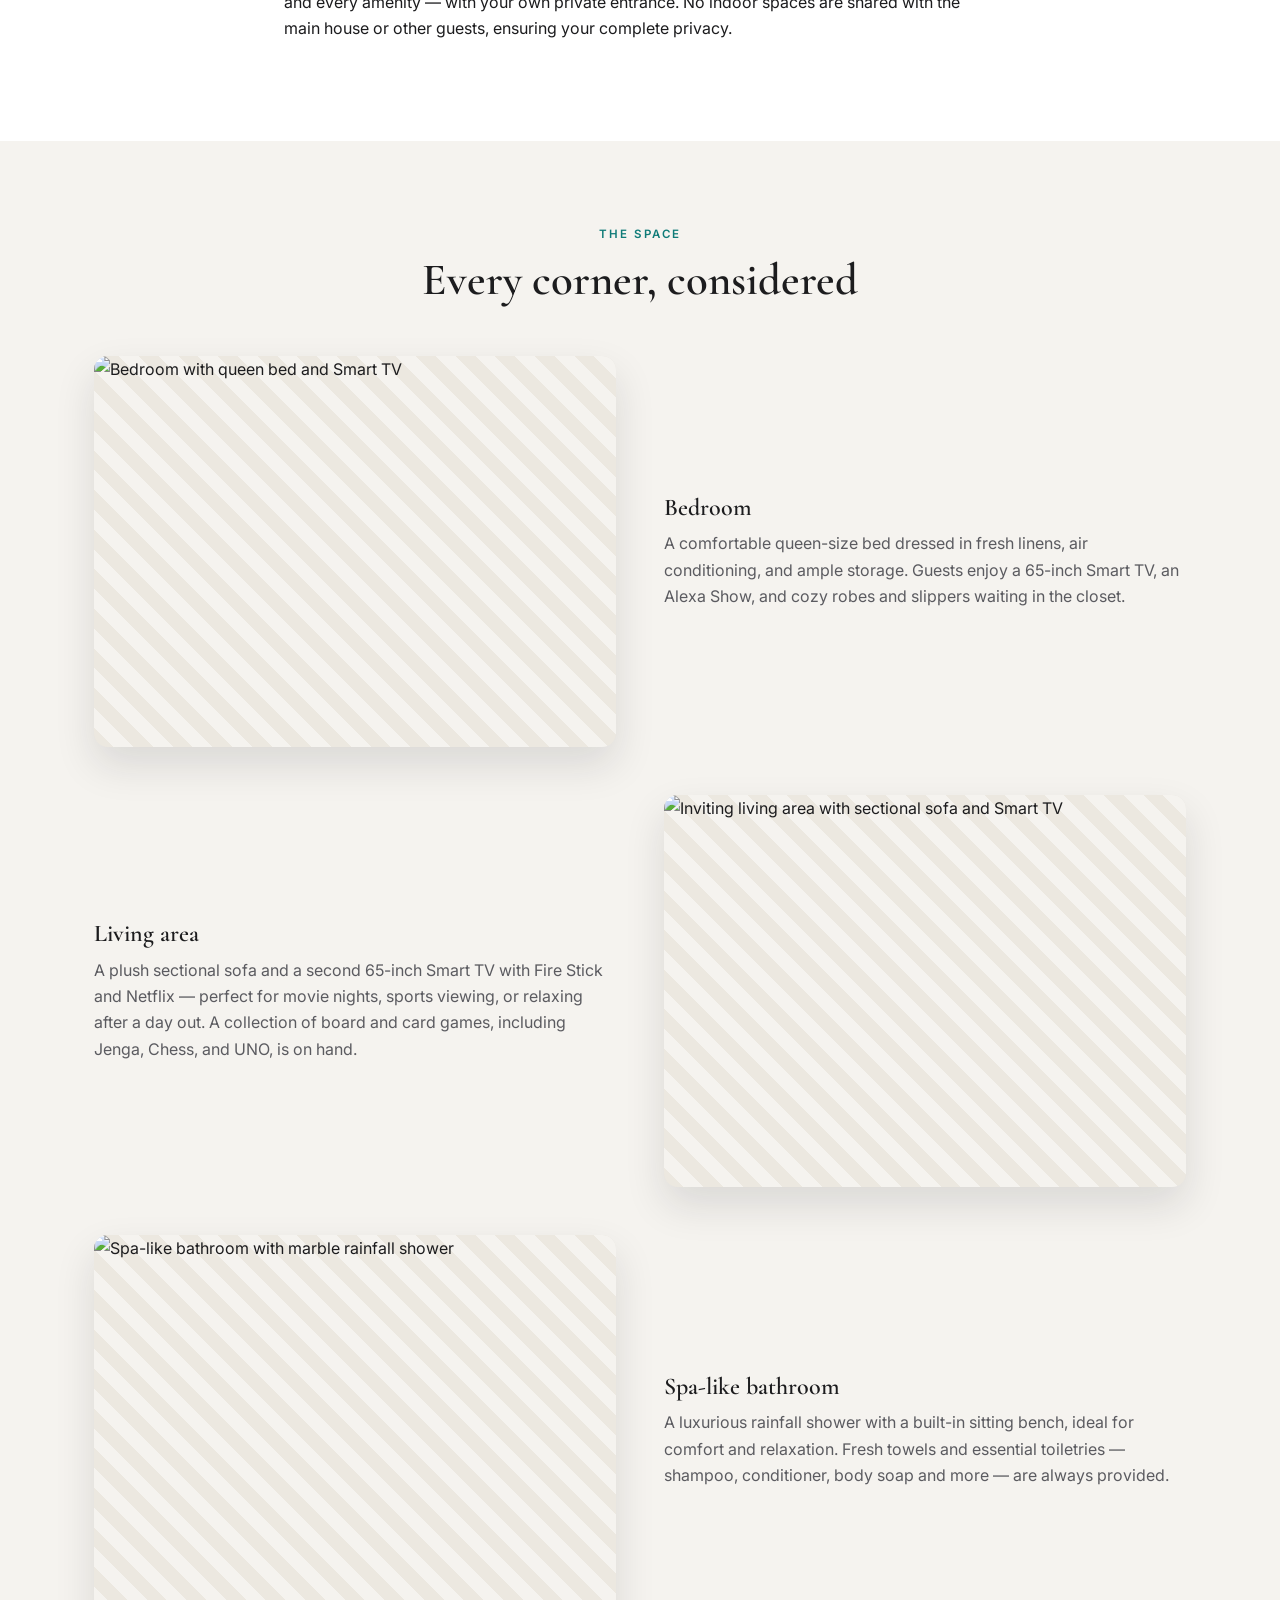
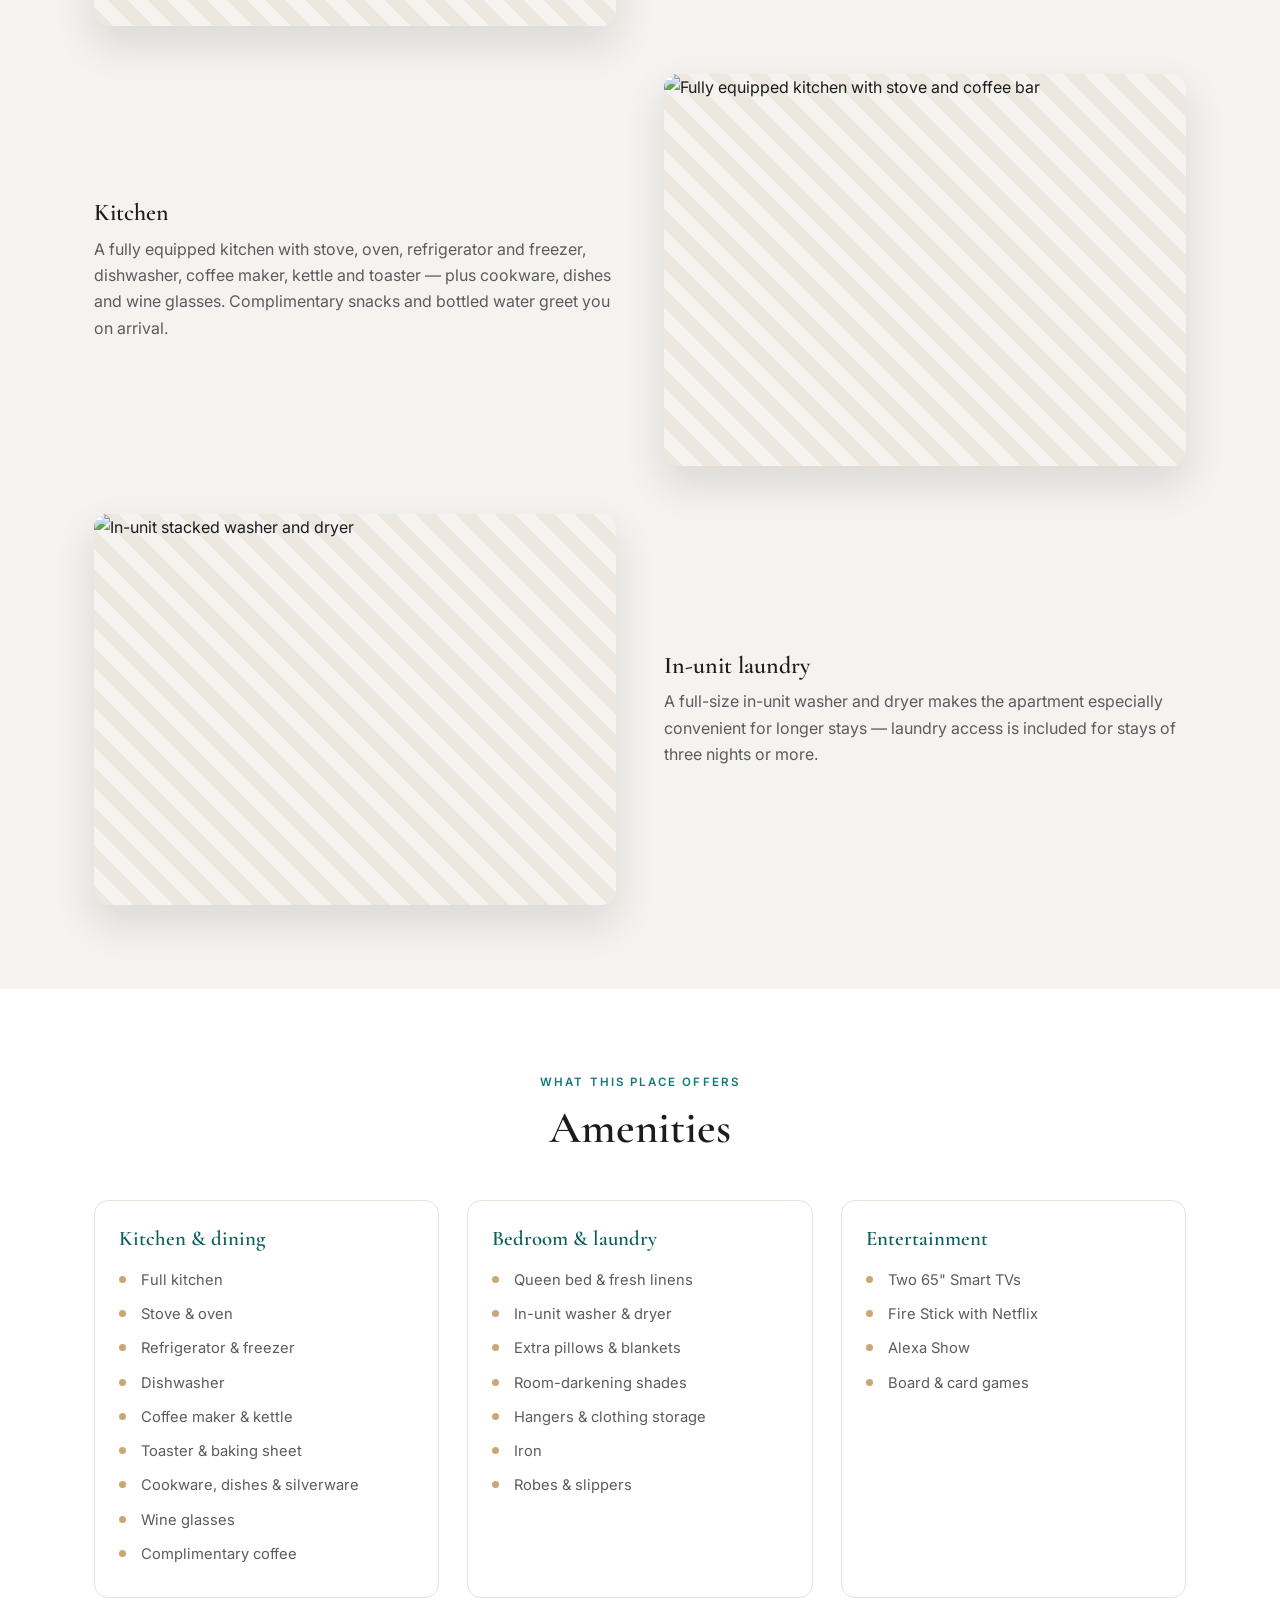
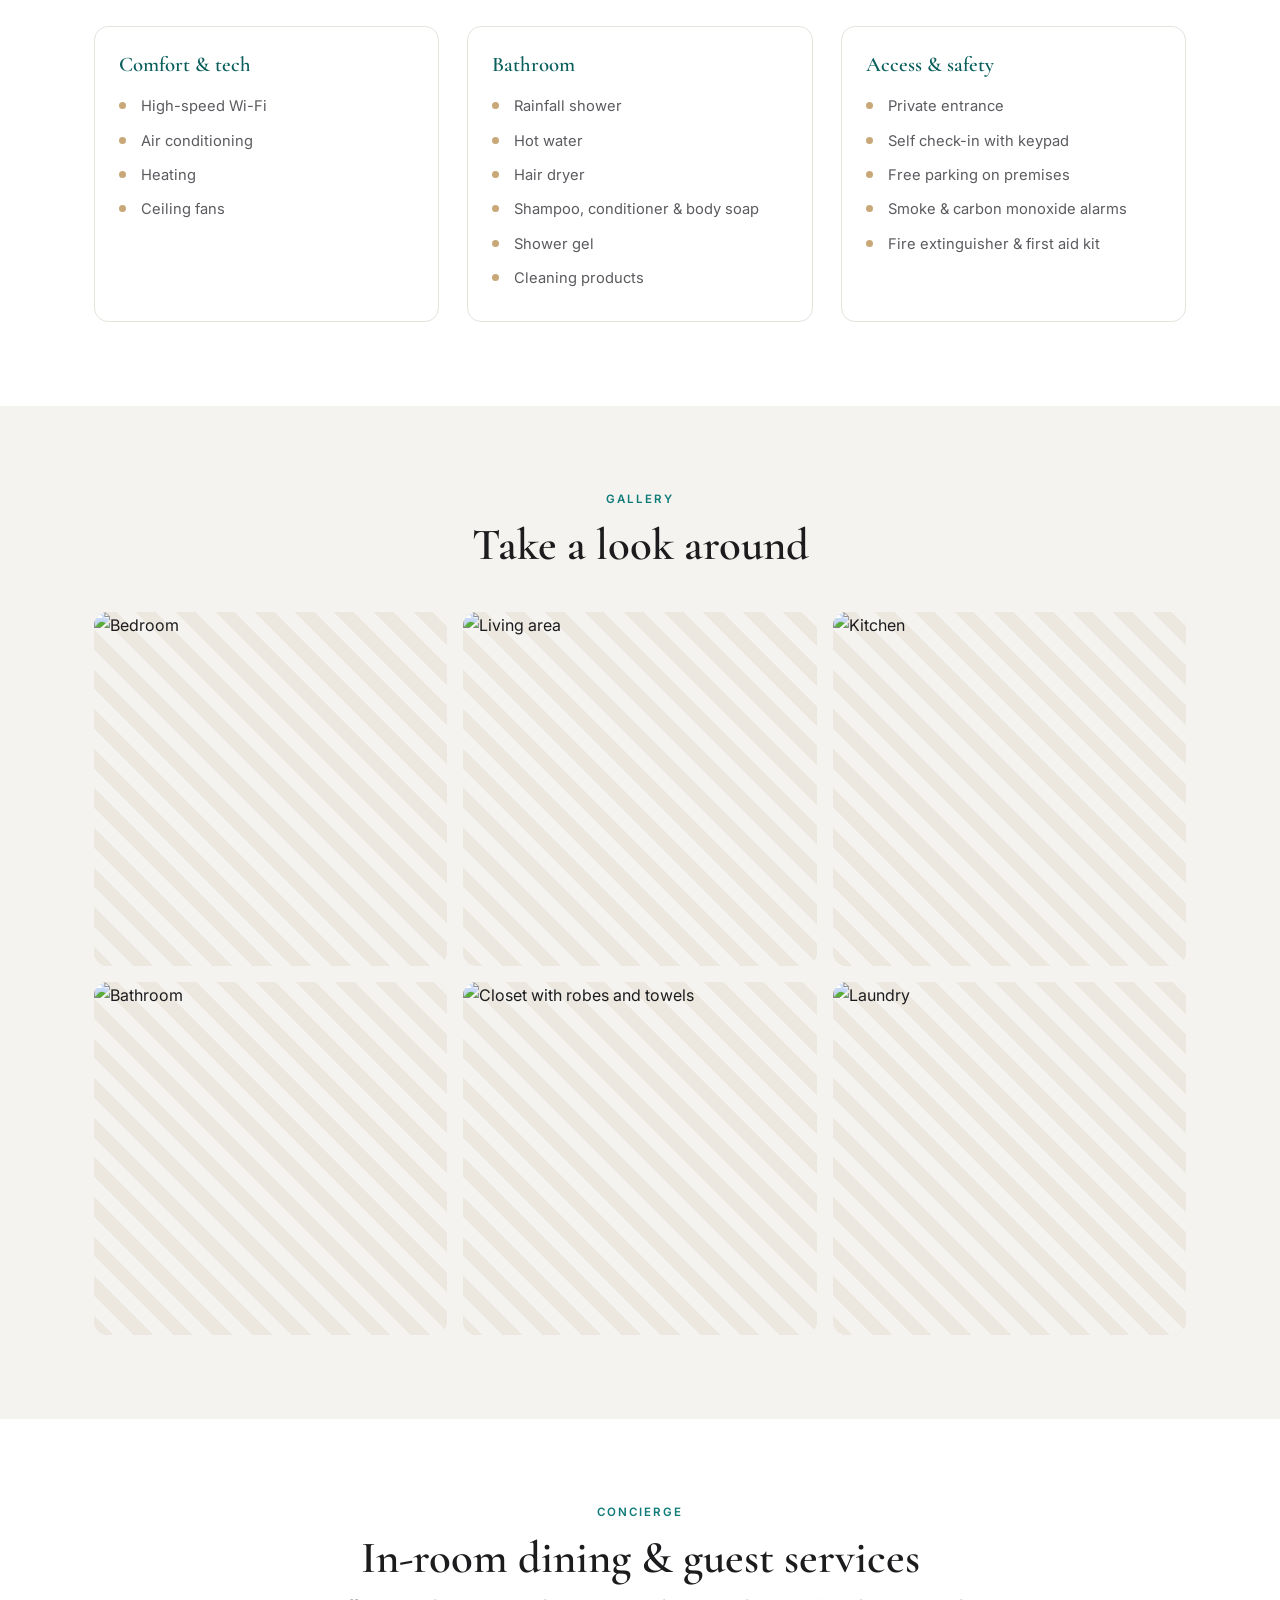
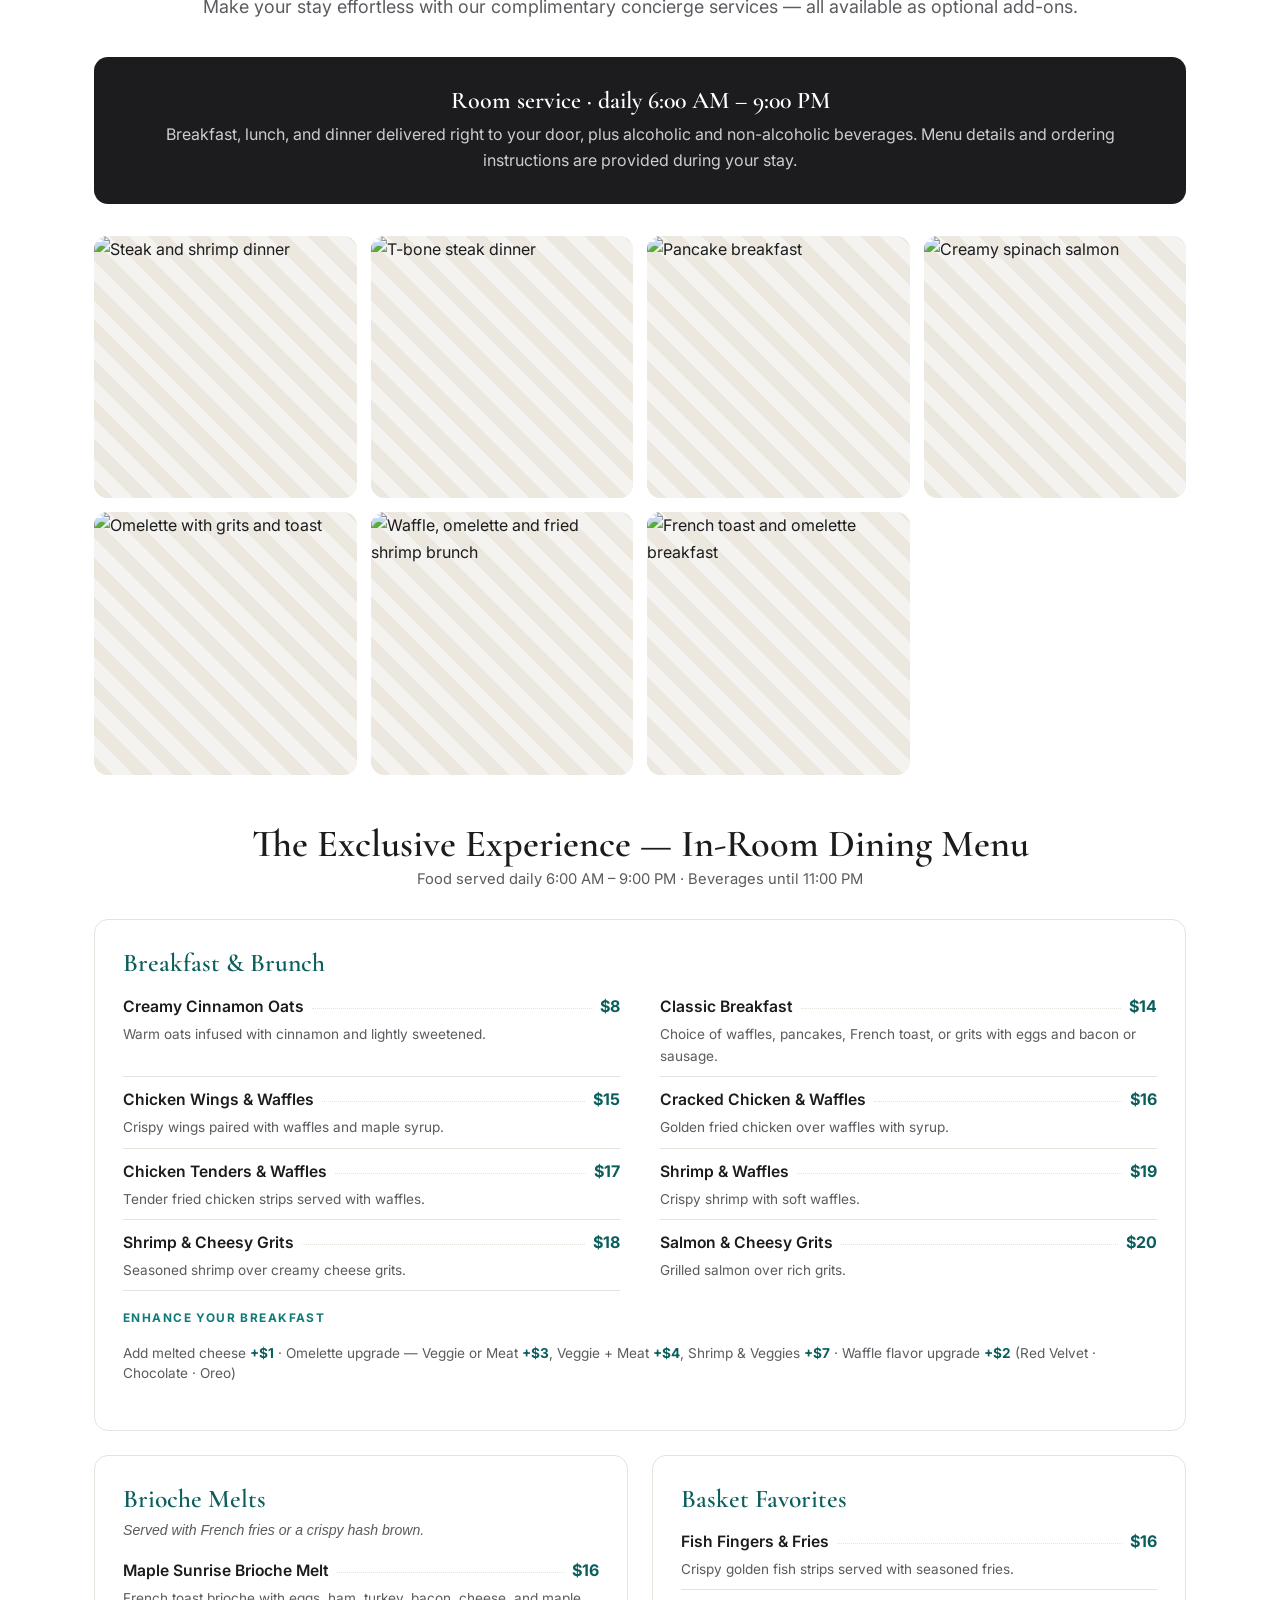
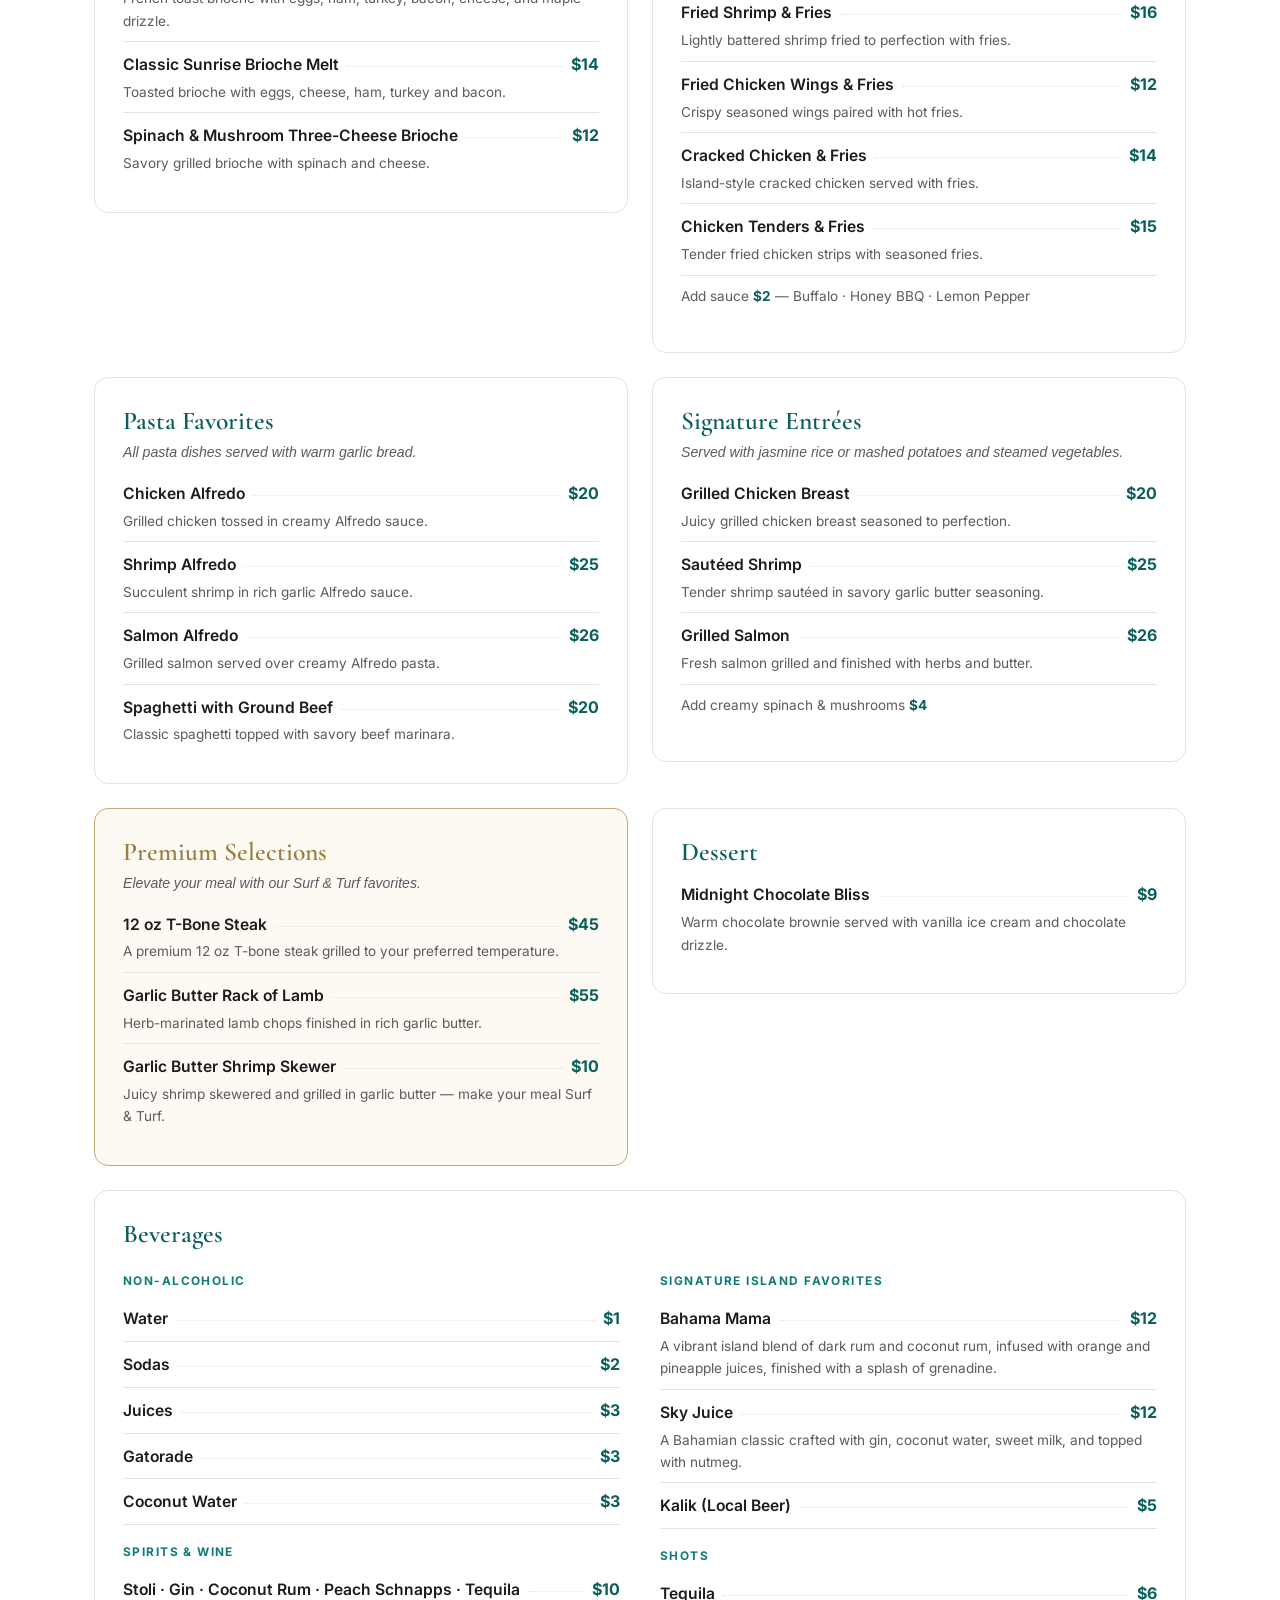
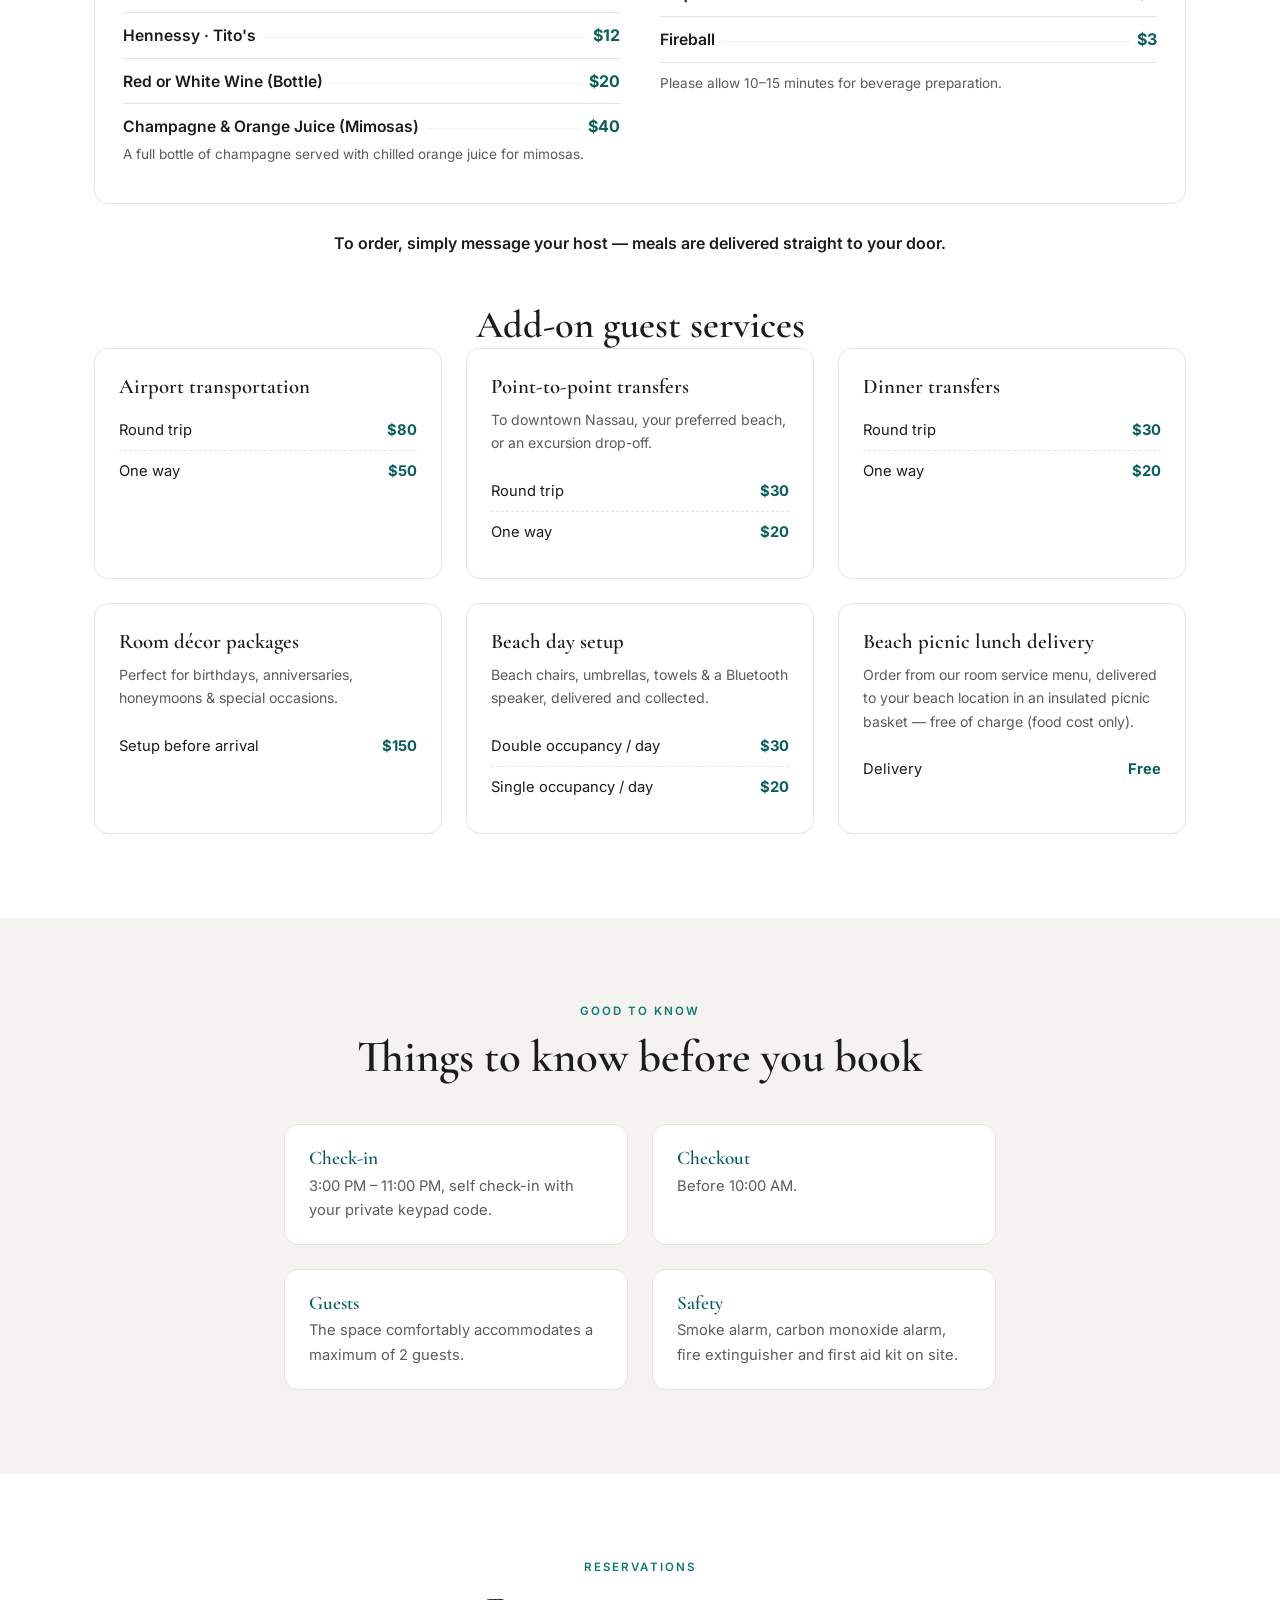
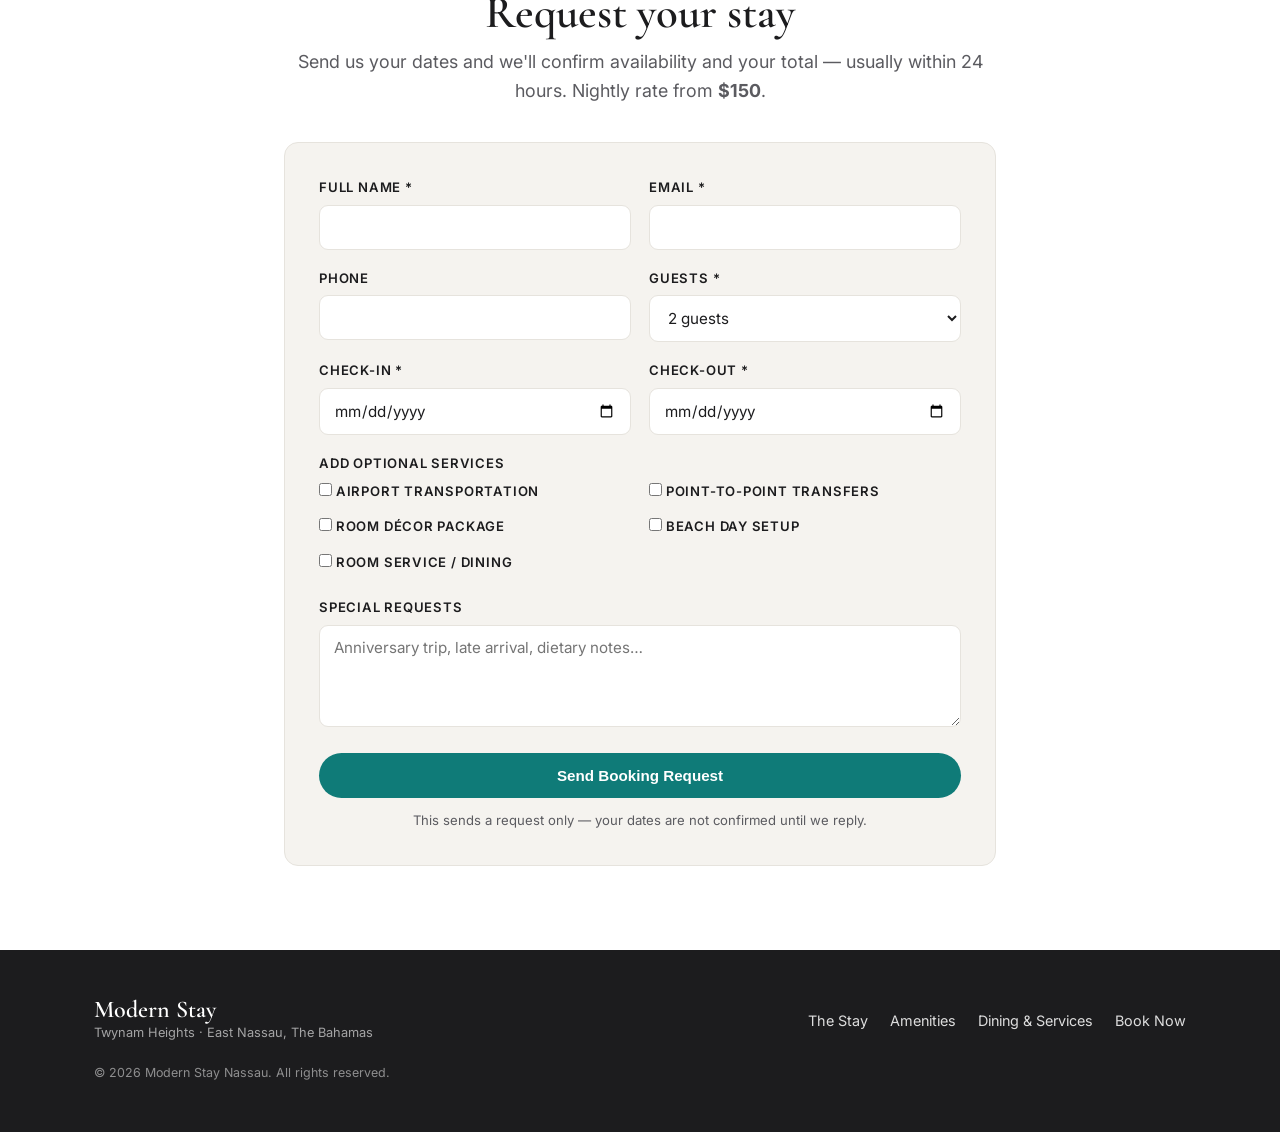
==== commit d74cf53e: "Add full In-Room Dining menu to website Adds the complete Exclusive Experience menu (breakfast, brio" ====
--- a/docs/index.html
+++ b/docs/index.html
@@ -262,6 +262,205 @@
       <figure class="gallery-item" data-photo="dining-7"><img src="images/dining-7.jpg" alt="French toast and omelette breakfast" onerror="this.classList.add('missing')" /></figure>
     </div>
 
+    <!-- MENU -->
+    <div id="menu">
+      <h3 class="menu-title center">The Exclusive Experience — In-Room Dining Menu</h3>
+      <p class="menu-hours center">Food served daily 6:00 AM – 9:00 PM · Beverages until 11:00 PM</p>
+
+      <div class="menu-grid">
+
+        <div class="menu-cat menu-cat-wide">
+          <h3>Breakfast &amp; Brunch</h3>
+          <div class="menu-list-2">
+            <div class="menu-item">
+              <div class="menu-item-head"><span class="menu-name">Creamy Cinnamon Oats</span><span class="leader"></span><span class="menu-price">$8</span></div>
+              <p class="menu-desc">Warm oats infused with cinnamon and lightly sweetened.</p>
+            </div>
+            <div class="menu-item">
+              <div class="menu-item-head"><span class="menu-name">Classic Breakfast</span><span class="leader"></span><span class="menu-price">$14</span></div>
+              <p class="menu-desc">Choice of waffles, pancakes, French toast, or grits with eggs and bacon or sausage.</p>
+            </div>
+            <div class="menu-item">
+              <div class="menu-item-head"><span class="menu-name">Chicken Wings &amp; Waffles</span><span class="leader"></span><span class="menu-price">$15</span></div>
+              <p class="menu-desc">Crispy wings paired with waffles and maple syrup.</p>
+            </div>
+            <div class="menu-item">
+              <div class="menu-item-head"><span class="menu-name">Cracked Chicken &amp; Waffles</span><span class="leader"></span><span class="menu-price">$16</span></div>
+              <p class="menu-desc">Golden fried chicken over waffles with syrup.</p>
+            </div>
+            <div class="menu-item">
+              <div class="menu-item-head"><span class="menu-name">Chicken Tenders &amp; Waffles</span><span class="leader"></span><span class="menu-price">$17</span></div>
+              <p class="menu-desc">Tender fried chicken strips served with waffles.</p>
+            </div>
+            <div class="menu-item">
+              <div class="menu-item-head"><span class="menu-name">Shrimp &amp; Waffles</span><span class="leader"></span><span class="menu-price">$19</span></div>
+              <p class="menu-desc">Crispy shrimp with soft waffles.</p>
+            </div>
+            <div class="menu-item">
+              <div class="menu-item-head"><span class="menu-name">Shrimp &amp; Cheesy Grits</span><span class="leader"></span><span class="menu-price">$18</span></div>
+              <p class="menu-desc">Seasoned shrimp over creamy cheese grits.</p>
+            </div>
+            <div class="menu-item">
+              <div class="menu-item-head"><span class="menu-name">Salmon &amp; Cheesy Grits</span><span class="leader"></span><span class="menu-price">$20</span></div>
+              <p class="menu-desc">Grilled salmon over rich grits.</p>
+            </div>
+          </div>
+          <p class="menu-subhead">Enhance your breakfast</p>
+          <p class="menu-note">Add melted cheese <strong>+$1</strong> · Omelette upgrade — Veggie or Meat <strong>+$3</strong>, Veggie + Meat <strong>+$4</strong>, Shrimp &amp; Veggies <strong>+$7</strong> · Waffle flavor upgrade <strong>+$2</strong> (Red Velvet · Chocolate · Oreo)</p>
+        </div>
+
+        <div class="menu-cat">
+          <h3>Brioche Melts</h3>
+          <p class="menu-intro">Served with French fries or a crispy hash brown.</p>
+          <div class="menu-item">
+            <div class="menu-item-head"><span class="menu-name">Maple Sunrise Brioche Melt</span><span class="leader"></span><span class="menu-price">$16</span></div>
+            <p class="menu-desc">French toast brioche with eggs, ham, turkey, bacon, cheese, and maple drizzle.</p>
+          </div>
+          <div class="menu-item">
+            <div class="menu-item-head"><span class="menu-name">Classic Sunrise Brioche Melt</span><span class="leader"></span><span class="menu-price">$14</span></div>
+            <p class="menu-desc">Toasted brioche with eggs, cheese, ham, turkey and bacon.</p>
+          </div>
+          <div class="menu-item">
+            <div class="menu-item-head"><span class="menu-name">Spinach &amp; Mushroom Three-Cheese Brioche</span><span class="leader"></span><span class="menu-price">$12</span></div>
+            <p class="menu-desc">Savory grilled brioche with spinach and cheese.</p>
+          </div>
+        </div>
+
+        <div class="menu-cat">
+          <h3>Basket Favorites</h3>
+          <div class="menu-item">
+            <div class="menu-item-head"><span class="menu-name">Fish Fingers &amp; Fries</span><span class="leader"></span><span class="menu-price">$16</span></div>
+            <p class="menu-desc">Crispy golden fish strips served with seasoned fries.</p>
+          </div>
+          <div class="menu-item">
+            <div class="menu-item-head"><span class="menu-name">Fried Shrimp &amp; Fries</span><span class="leader"></span><span class="menu-price">$16</span></div>
+            <p class="menu-desc">Lightly battered shrimp fried to perfection with fries.</p>
+          </div>
+          <div class="menu-item">
+            <div class="menu-item-head"><span class="menu-name">Fried Chicken Wings &amp; Fries</span><span class="leader"></span><span class="menu-price">$12</span></div>
+            <p class="menu-desc">Crispy seasoned wings paired with hot fries.</p>
+          </div>
+          <div class="menu-item">
+            <div class="menu-item-head"><span class="menu-name">Cracked Chicken &amp; Fries</span><span class="leader"></span><span class="menu-price">$14</span></div>
+            <p class="menu-desc">Island-style cracked chicken served with fries.</p>
+          </div>
+          <div class="menu-item">
+            <div class="menu-item-head"><span class="menu-name">Chicken Tenders &amp; Fries</span><span class="leader"></span><span class="menu-price">$15</span></div>
+            <p class="menu-desc">Tender fried chicken strips with seasoned fries.</p>
+          </div>
+          <p class="menu-note">Add sauce <strong>$2</strong> — Buffalo · Honey BBQ · Lemon Pepper</p>
+        </div>
+
+        <div class="menu-cat">
+          <h3>Pasta Favorites</h3>
+          <p class="menu-intro">All pasta dishes served with warm garlic bread.</p>
+          <div class="menu-item">
+            <div class="menu-item-head"><span class="menu-name">Chicken Alfredo</span><span class="leader"></span><span class="menu-price">$20</span></div>
+            <p class="menu-desc">Grilled chicken tossed in creamy Alfredo sauce.</p>
+          </div>
+          <div class="menu-item">
+            <div class="menu-item-head"><span class="menu-name">Shrimp Alfredo</span><span class="leader"></span><span class="menu-price">$25</span></div>
+            <p class="menu-desc">Succulent shrimp in rich garlic Alfredo sauce.</p>
+          </div>
+          <div class="menu-item">
+            <div class="menu-item-head"><span class="menu-name">Salmon Alfredo</span><span class="leader"></span><span class="menu-price">$26</span></div>
+            <p class="menu-desc">Grilled salmon served over creamy Alfredo pasta.</p>
+          </div>
+          <div class="menu-item">
+            <div class="menu-item-head"><span class="menu-name">Spaghetti with Ground Beef</span><span class="leader"></span><span class="menu-price">$20</span></div>
+            <p class="menu-desc">Classic spaghetti topped with savory beef marinara.</p>
+          </div>
+        </div>
+
+        <div class="menu-cat">
+          <h3>Signature Entrées</h3>
+          <p class="menu-intro">Served with jasmine rice or mashed potatoes and steamed vegetables.</p>
+          <div class="menu-item">
+            <div class="menu-item-head"><span class="menu-name">Grilled Chicken Breast</span><span class="leader"></span><span class="menu-price">$20</span></div>
+            <p class="menu-desc">Juicy grilled chicken breast seasoned to perfection.</p>
+          </div>
+          <div class="menu-item">
+            <div class="menu-item-head"><span class="menu-name">Sautéed Shrimp</span><span class="leader"></span><span class="menu-price">$25</span></div>
+            <p class="menu-desc">Tender shrimp sautéed in savory garlic butter seasoning.</p>
+          </div>
+          <div class="menu-item">
+            <div class="menu-item-head"><span class="menu-name">Grilled Salmon</span><span class="leader"></span><span class="menu-price">$26</span></div>
+            <p class="menu-desc">Fresh salmon grilled and finished with herbs and butter.</p>
+          </div>
+          <p class="menu-note">Add creamy spinach &amp; mushrooms <strong>$4</strong></p>
+        </div>
+
+        <div class="menu-cat menu-cat-premium">
+          <h3>Premium Selections</h3>
+          <p class="menu-intro">Elevate your meal with our Surf &amp; Turf favorites.</p>
+          <div class="menu-item">
+            <div class="menu-item-head"><span class="menu-name">12 oz T-Bone Steak</span><span class="leader"></span><span class="menu-price">$45</span></div>
+            <p class="menu-desc">A premium 12 oz T-bone steak grilled to your preferred temperature.</p>
+          </div>
+          <div class="menu-item">
+            <div class="menu-item-head"><span class="menu-name">Garlic Butter Rack of Lamb</span><span class="leader"></span><span class="menu-price">$55</span></div>
+            <p class="menu-desc">Herb-marinated lamb chops finished in rich garlic butter.</p>
+          </div>
+          <div class="menu-item">
+            <div class="menu-item-head"><span class="menu-name">Garlic Butter Shrimp Skewer</span><span class="leader"></span><span class="menu-price">$10</span></div>
+            <p class="menu-desc">Juicy shrimp skewered and grilled in garlic butter — make your meal Surf &amp; Turf.</p>
+          </div>
+        </div>
+
+        <div class="menu-cat">
+          <h3>Dessert</h3>
+          <div class="menu-item">
+            <div class="menu-item-head"><span class="menu-name">Midnight Chocolate Bliss</span><span class="leader"></span><span class="menu-price">$9</span></div>
+            <p class="menu-desc">Warm chocolate brownie served with vanilla ice cream and chocolate drizzle.</p>
+          </div>
+        </div>
+
+        <div class="menu-cat menu-cat-wide">
+          <h3>Beverages</h3>
+          <div class="menu-list-2">
+            <div>
+              <p class="menu-subhead">Non-alcoholic</p>
+              <div class="menu-item"><div class="menu-item-head"><span class="menu-name">Water</span><span class="leader"></span><span class="menu-price">$1</span></div></div>
+              <div class="menu-item"><div class="menu-item-head"><span class="menu-name">Sodas</span><span class="leader"></span><span class="menu-price">$2</span></div></div>
+              <div class="menu-item"><div class="menu-item-head"><span class="menu-name">Juices</span><span class="leader"></span><span class="menu-price">$3</span></div></div>
+              <div class="menu-item"><div class="menu-item-head"><span class="menu-name">Gatorade</span><span class="leader"></span><span class="menu-price">$3</span></div></div>
+              <div class="menu-item"><div class="menu-item-head"><span class="menu-name">Coconut Water</span><span class="leader"></span><span class="menu-price">$3</span></div></div>
+
+              <p class="menu-subhead">Spirits &amp; wine</p>
+              <div class="menu-item"><div class="menu-item-head"><span class="menu-name">Stoli · Gin · Coconut Rum · Peach Schnapps · Tequila</span><span class="leader"></span><span class="menu-price">$10</span></div></div>
+              <div class="menu-item"><div class="menu-item-head"><span class="menu-name">Hennessy · Tito's</span><span class="leader"></span><span class="menu-price">$12</span></div></div>
+              <div class="menu-item"><div class="menu-item-head"><span class="menu-name">Red or White Wine (Bottle)</span><span class="leader"></span><span class="menu-price">$20</span></div></div>
+              <div class="menu-item">
+                <div class="menu-item-head"><span class="menu-name">Champagne &amp; Orange Juice (Mimosas)</span><span class="leader"></span><span class="menu-price">$40</span></div>
+                <p class="menu-desc">A full bottle of champagne served with chilled orange juice for mimosas.</p>
+              </div>
+            </div>
+            <div>
+              <p class="menu-subhead">Signature island favorites</p>
+              <div class="menu-item">
+                <div class="menu-item-head"><span class="menu-name">Bahama Mama</span><span class="leader"></span><span class="menu-price">$12</span></div>
+                <p class="menu-desc">A vibrant island blend of dark rum and coconut rum, infused with orange and pineapple juices, finished with a splash of grenadine.</p>
+              </div>
+              <div class="menu-item">
+                <div class="menu-item-head"><span class="menu-name">Sky Juice</span><span class="leader"></span><span class="menu-price">$12</span></div>
+                <p class="menu-desc">A Bahamian classic crafted with gin, coconut water, sweet milk, and topped with nutmeg.</p>
+              </div>
+              <div class="menu-item"><div class="menu-item-head"><span class="menu-name">Kalik (Local Beer)</span><span class="leader"></span><span class="menu-price">$5</span></div></div>
+
+              <p class="menu-subhead">Shots</p>
+              <div class="menu-item"><div class="menu-item-head"><span class="menu-name">Tequila</span><span class="leader"></span><span class="menu-price">$6</span></div></div>
+              <div class="menu-item"><div class="menu-item-head"><span class="menu-name">Fireball</span><span class="leader"></span><span class="menu-price">$3</span></div></div>
+
+              <p class="menu-note">Please allow 10–15 minutes for beverage preparation.</p>
+            </div>
+          </div>
+        </div>
+
+      </div>
+      <p class="menu-order-note center">To order, simply message your host — meals are delivered straight to your door.</p>
+    </div>
+
+    <h3 class="menu-title center">Add-on guest services</h3>
     <div class="service-grid">
       <div class="service-card">
         <h3>Airport transportation</h3>
--- a/docs/styles.css
+++ b/docs/styles.css
@@ -183,6 +183,42 @@
 }
 .price-list li:last-child { border-bottom: 0; }
 .price-list li span:last-child { font-weight: 700; color: var(--accent-dark); }
+
+/* ---------- Menu ---------- */
+.menu-title { font-size: clamp(1.7rem, 3vw, 2.4rem); margin-top: 46px; }
+.menu-hours { color: var(--ink-soft); font-size: .92rem; margin-bottom: 6px; }
+.menu-grid {
+  display: grid; grid-template-columns: repeat(2, 1fr);
+  gap: 24px; margin-top: 28px; align-items: start;
+}
+.menu-cat {
+  background: #fff; border: 1px solid var(--line);
+  border-radius: var(--radius); padding: 28px 28px;
+}
+.menu-cat-wide { grid-column: 1 / -1; }
+.menu-cat > h3 { font-size: 1.6rem; color: var(--accent-dark); margin-bottom: .3rem; }
+.menu-cat-premium { border-color: var(--sand); background: #fdfaf4; }
+.menu-cat-premium > h3 { color: #9a7d3e; }
+.menu-list-2 { display: grid; grid-template-columns: 1fr 1fr; gap: 0 40px; }
+.menu-intro { font-style: italic; color: var(--ink-soft); font-size: .88rem; margin-bottom: 6px; }
+.menu-subhead {
+  font-size: .74rem; font-weight: 700; letter-spacing: .12em;
+  text-transform: uppercase; color: var(--accent);
+  margin: 18px 0 4px;
+}
+.menu-item { padding: 9px 0; border-bottom: 1px solid var(--line); break-inside: avoid; }
+.menu-item:last-child { border-bottom: 0; }
+.menu-item-head { display: flex; align-items: baseline; gap: 8px; }
+.menu-name { font-weight: 600; font-size: .98rem; }
+.leader { flex: 1; border-bottom: 1.5px dotted var(--line); min-width: 14px; transform: translateY(-3px); }
+.menu-price { font-weight: 700; color: var(--accent-dark); white-space: nowrap; }
+.menu-desc { font-size: .85rem; color: var(--ink-soft); margin: 3px 0 0; }
+.menu-note {
+  font-size: .85rem; color: var(--ink-soft);
+  padding: 10px 0 2px; line-height: 1.5;
+}
+.menu-note strong { color: var(--accent-dark); }
+.menu-order-note { margin-top: 26px; font-weight: 600; }
 
 /* ---------- Things to know ---------- */
 .know-grid {
@@ -292,6 +328,8 @@
   .space-row, .space-row.reverse { grid-template-columns: 1fr; gap: 20px; }
   .space-row.reverse .space-photo { order: 0; }
   .amenity-grid, .service-grid { grid-template-columns: 1fr; }
+  .menu-grid { grid-template-columns: 1fr; }
+  .menu-list-2 { grid-template-columns: 1fr; gap: 0; }
   .gallery-grid { grid-template-columns: 1fr 1fr; }
   .dining-gallery { grid-template-columns: 1fr 1fr; }
   .know-grid { grid-template-columns: 1fr; }
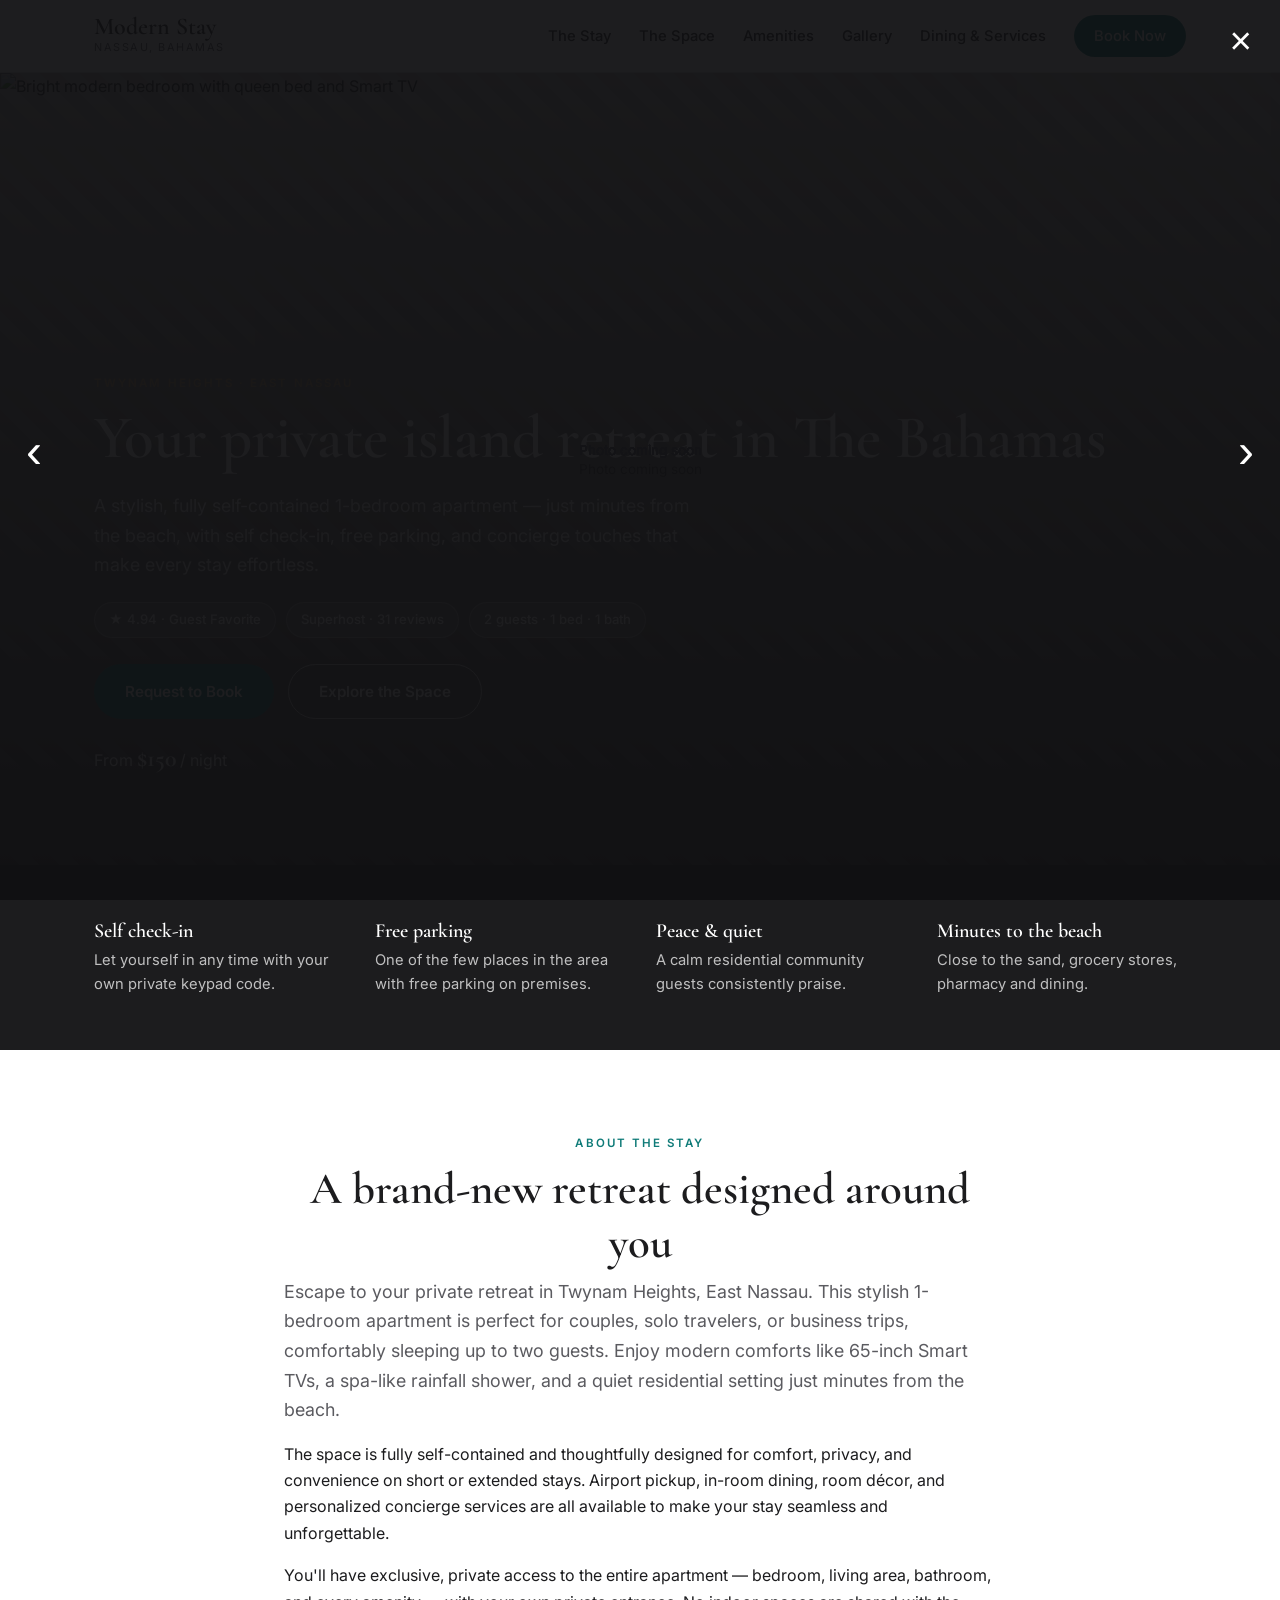
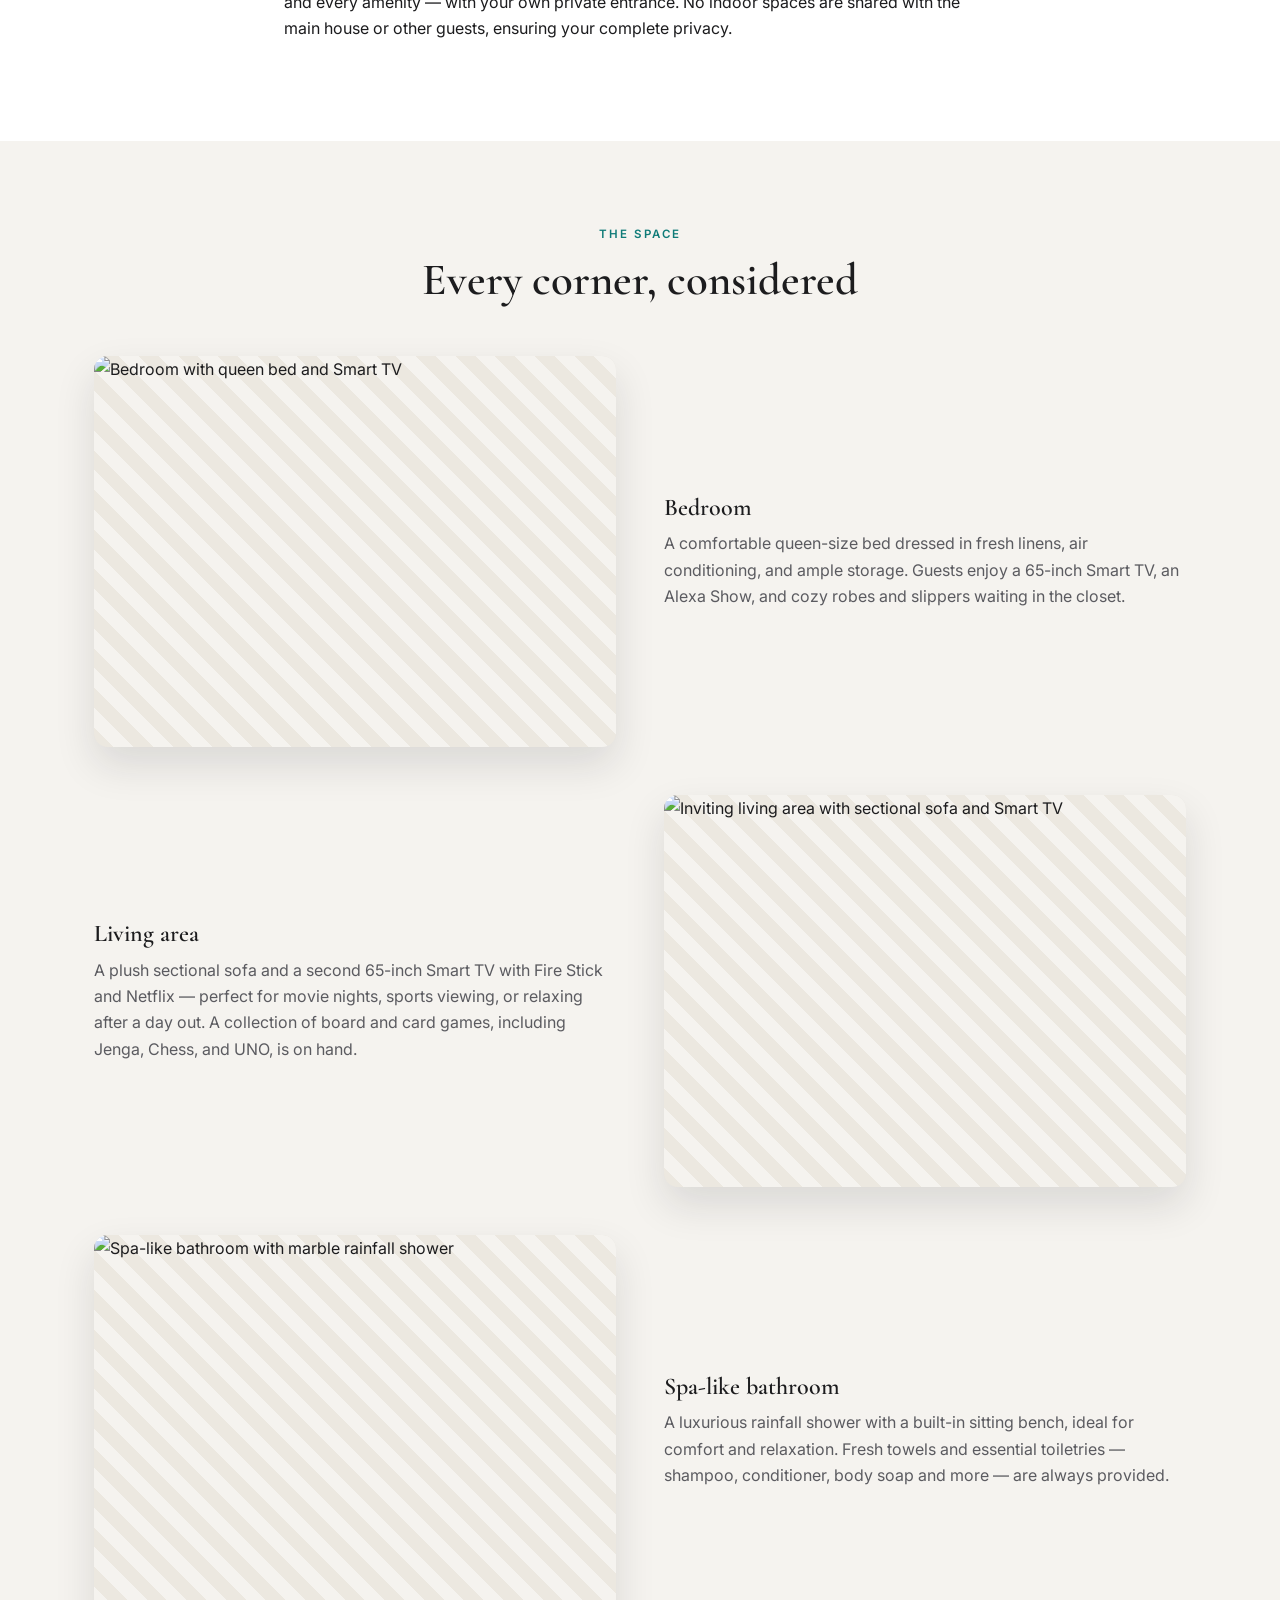
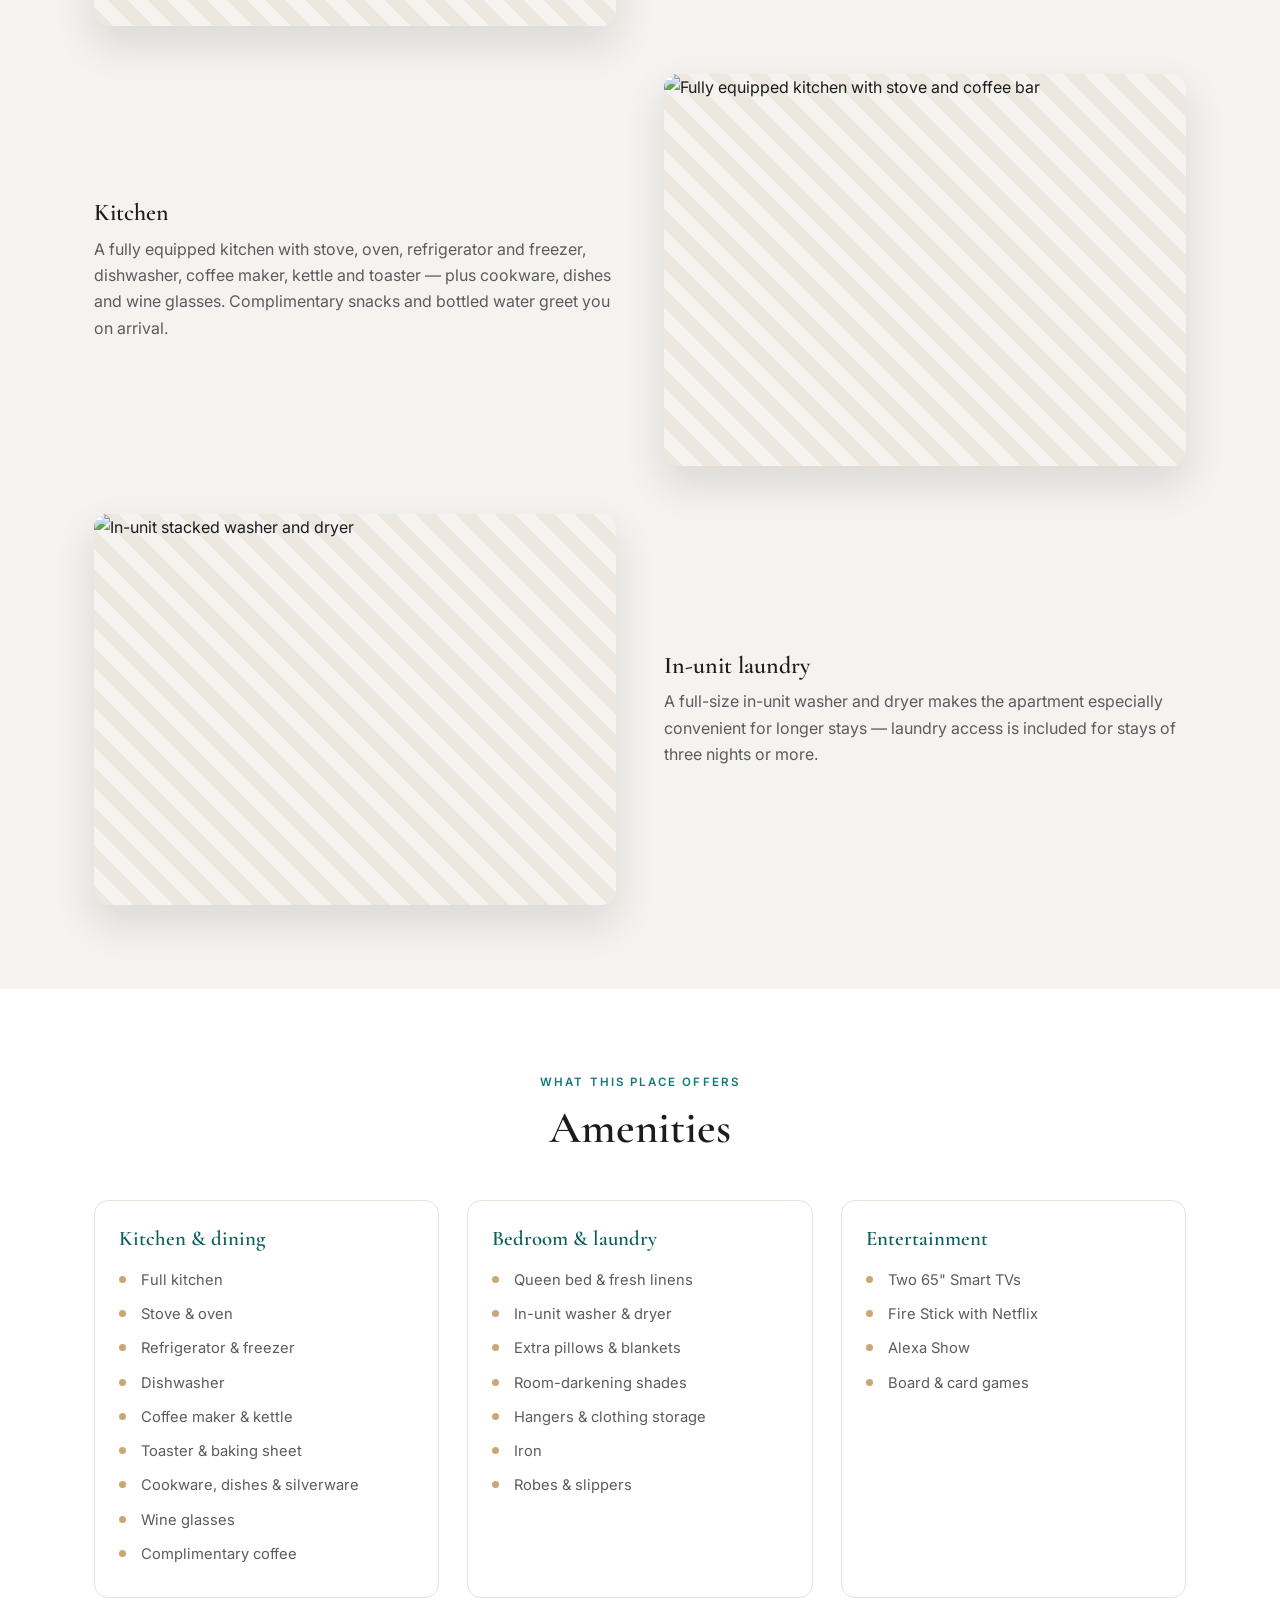
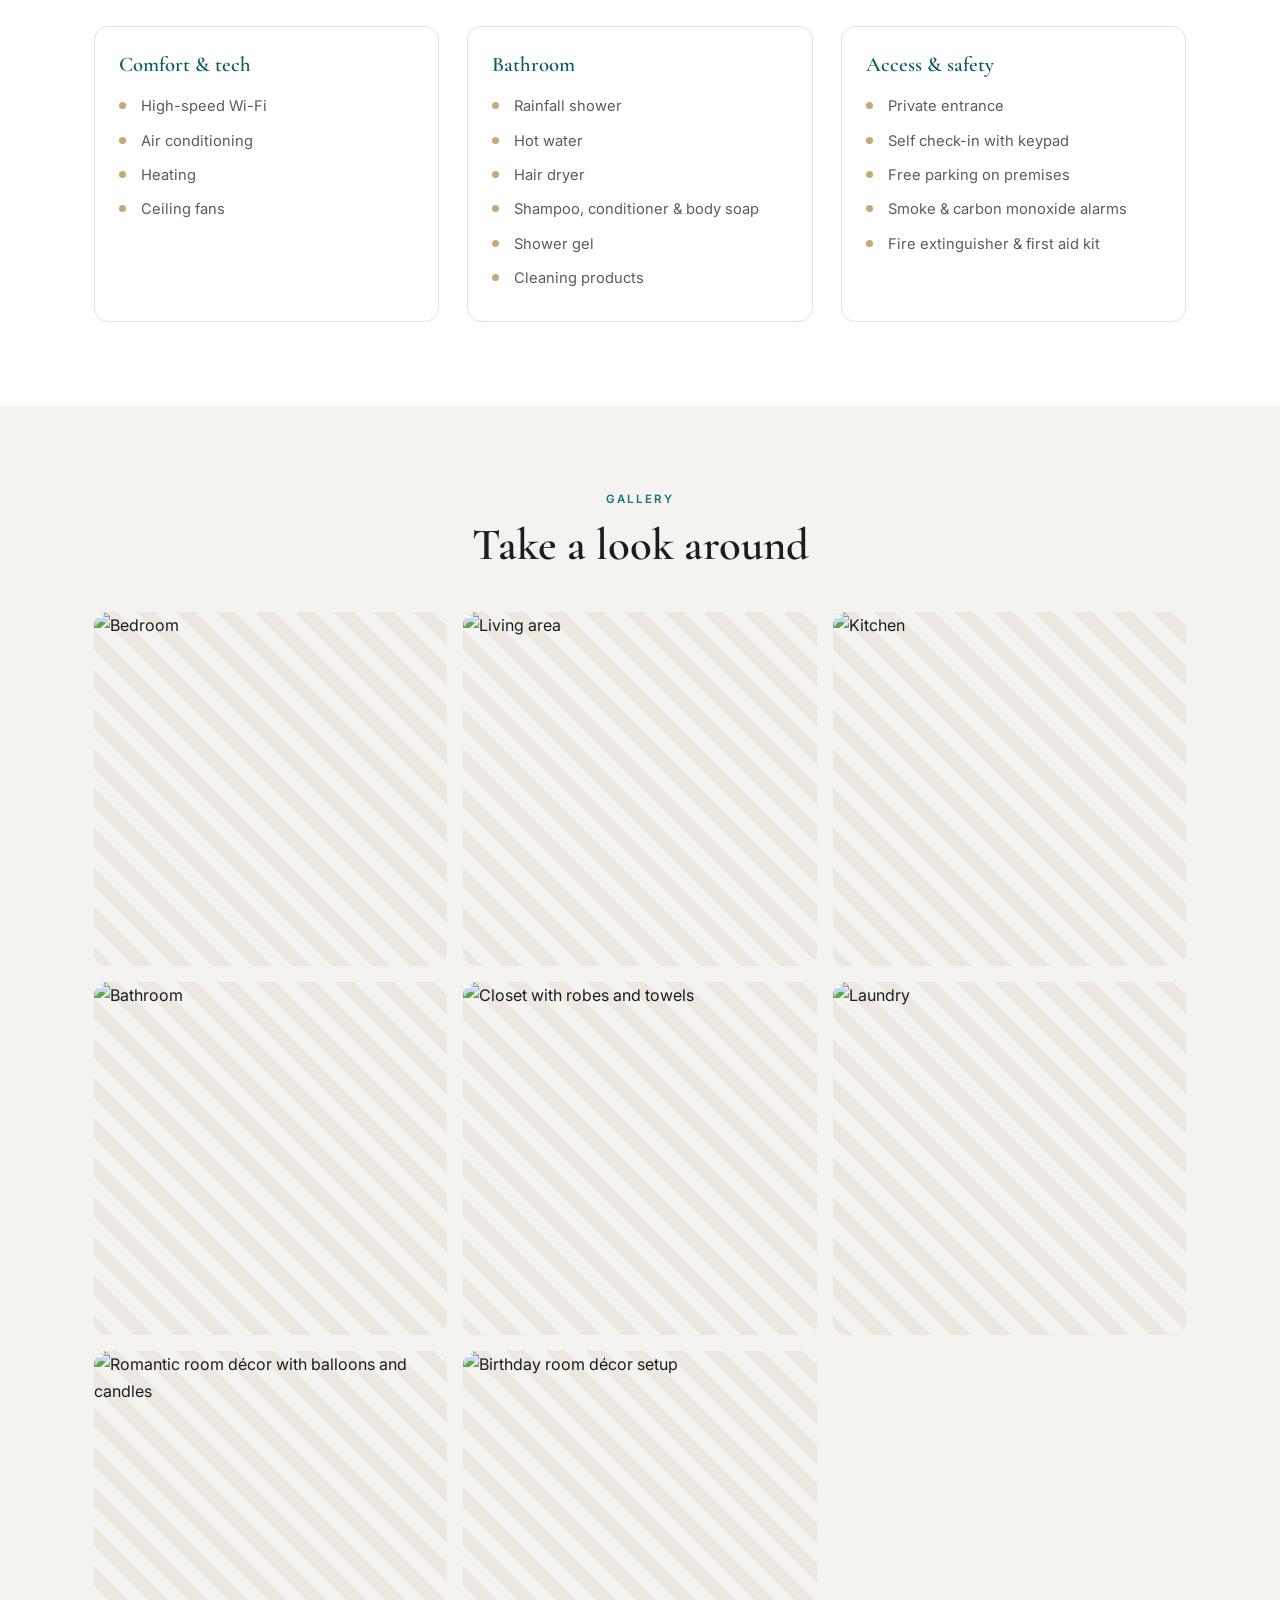
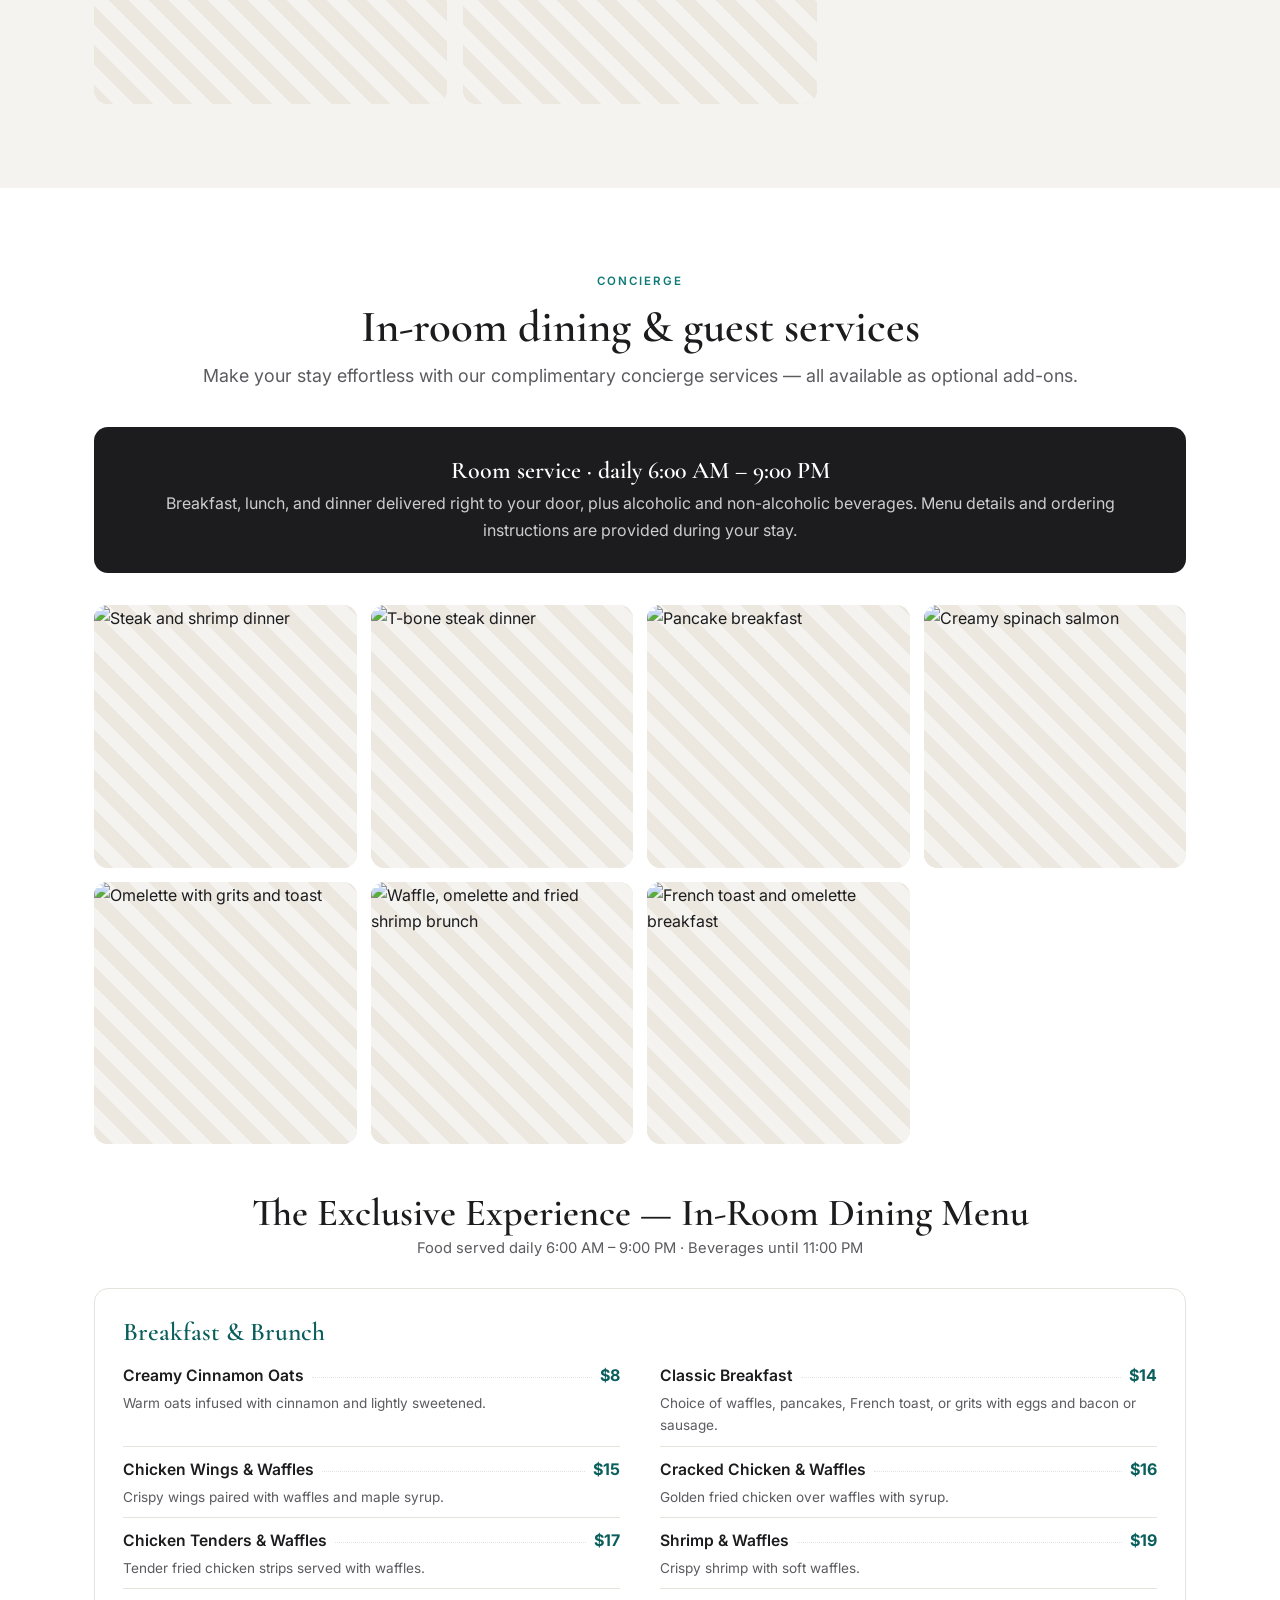
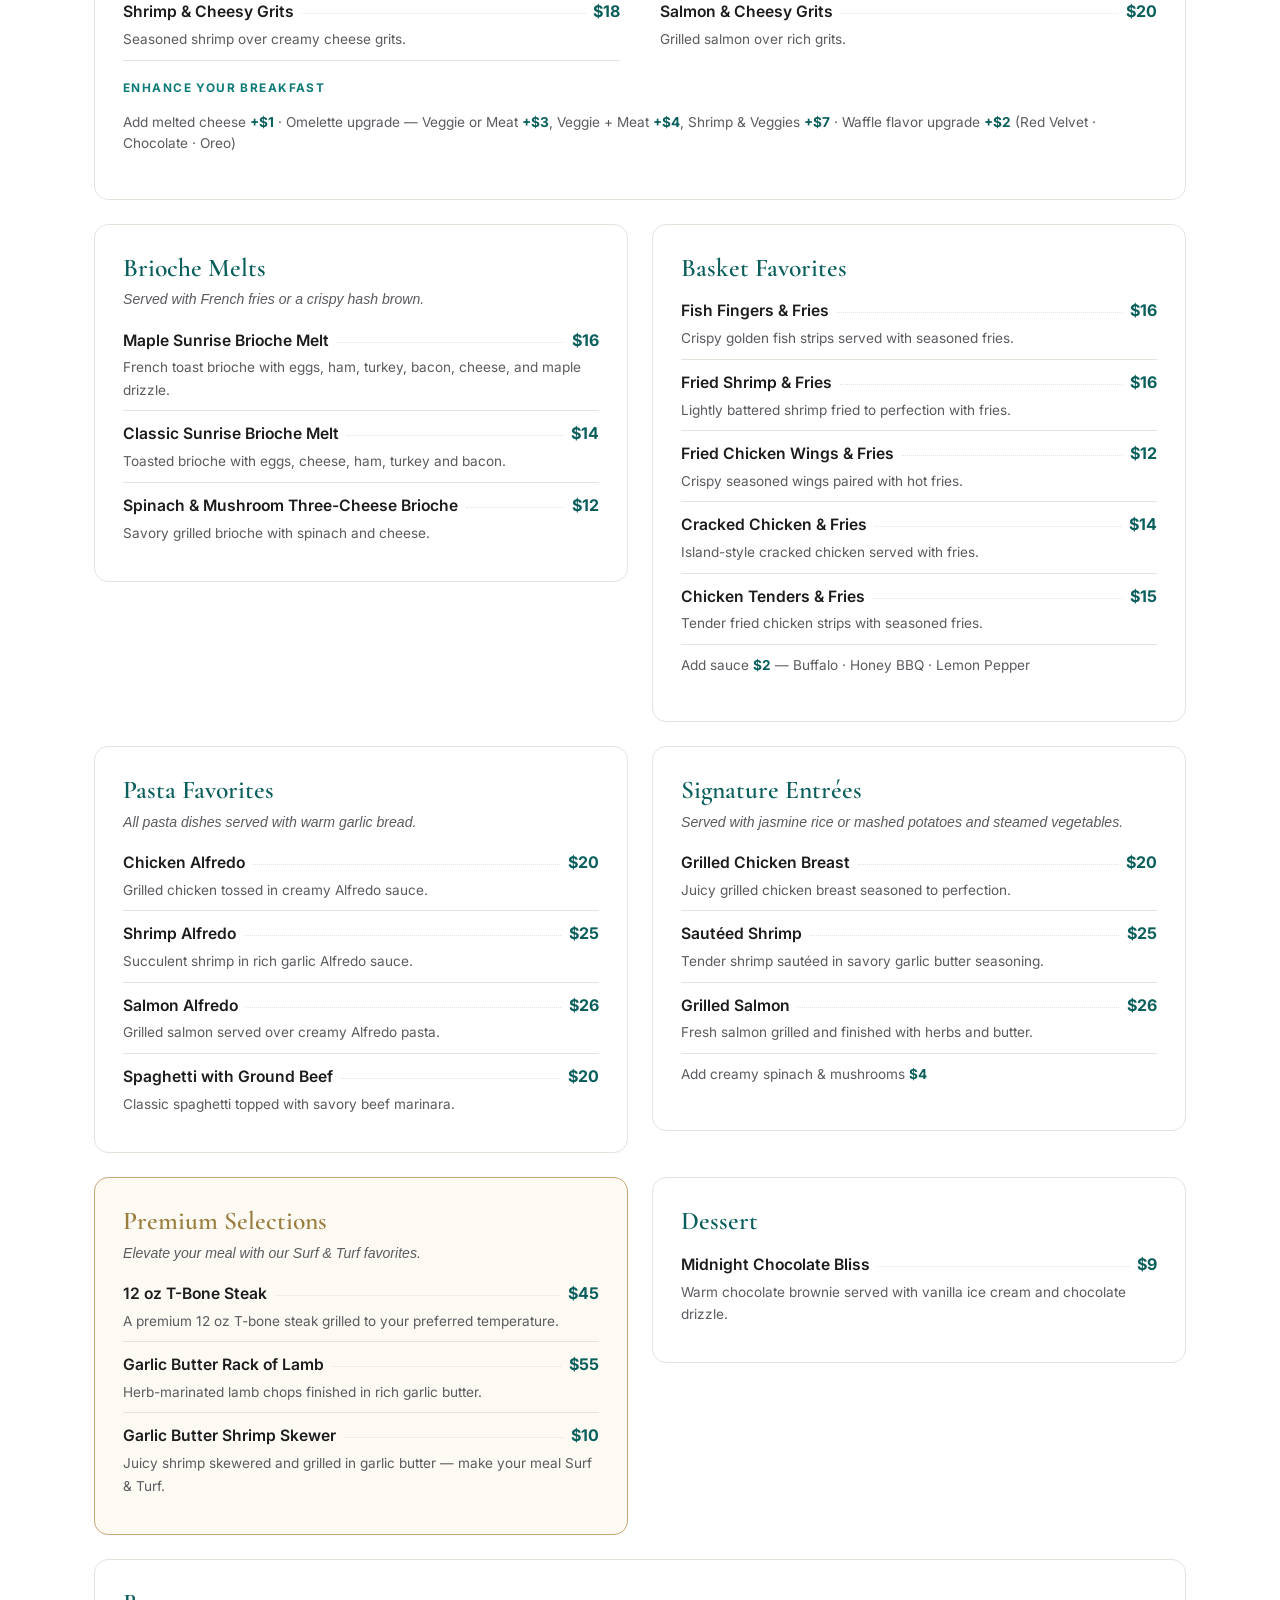
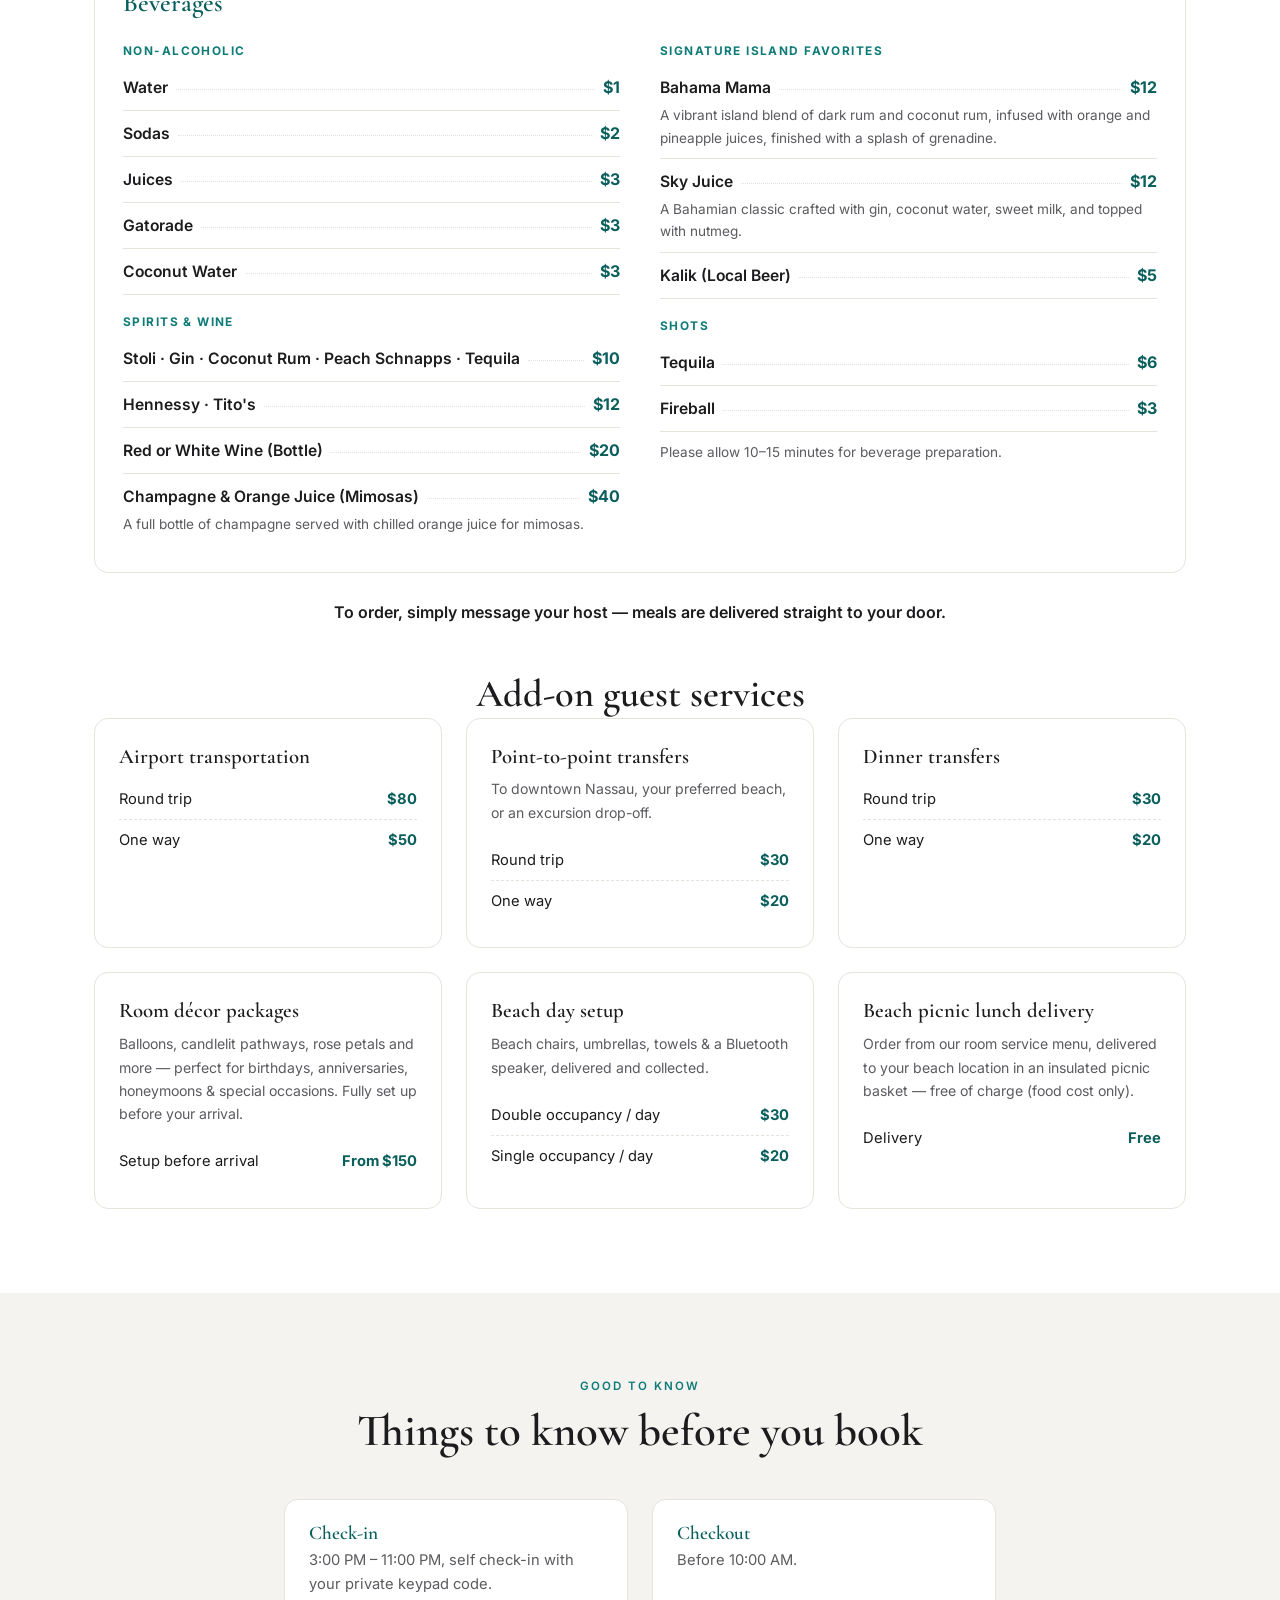
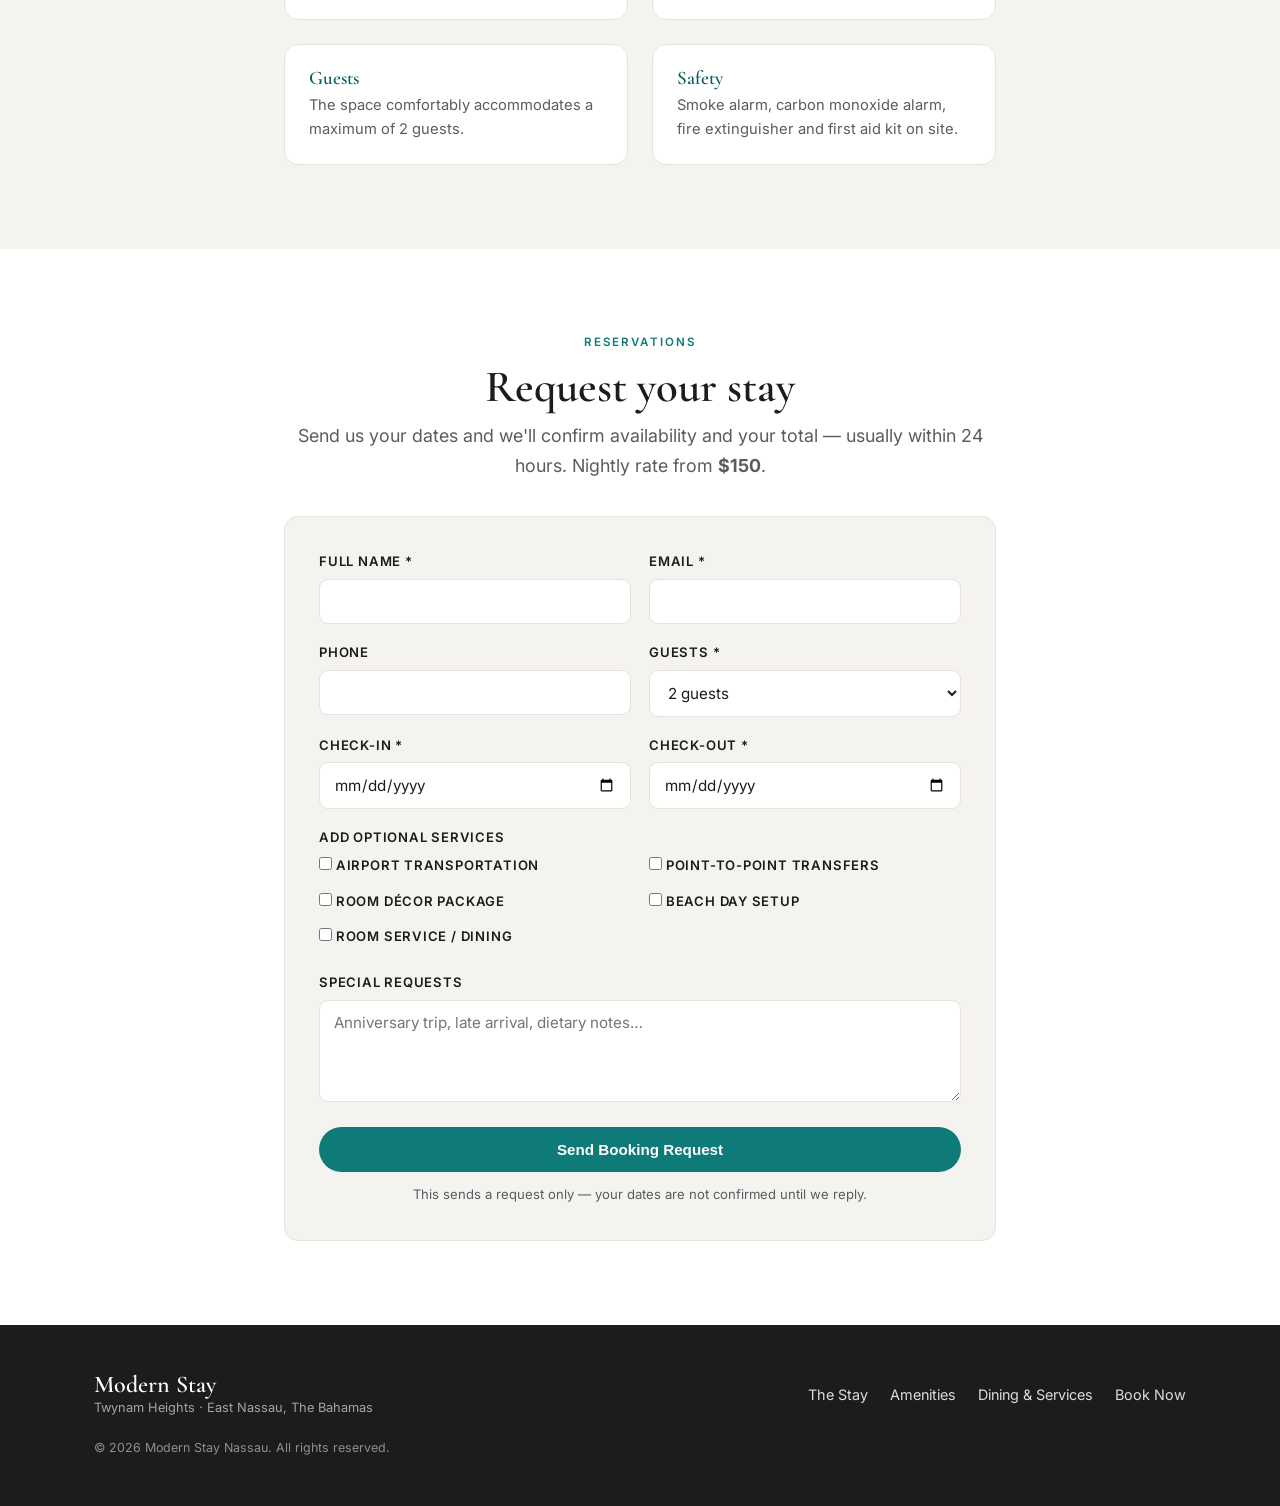
==== commit 00428e3e: "Update room décor pricing and add décor photos Room décor packages now show "From $150" and the gall" ====
--- a/docs/index.html
+++ b/docs/index.html
@@ -233,6 +233,8 @@
       <figure class="gallery-item" data-photo="bathroom"><img src="images/bathroom.jpg" alt="Bathroom" onerror="this.classList.add('missing')" /></figure>
       <figure class="gallery-item" data-photo="closet"><img src="images/closet.jpg" alt="Closet with robes and towels" onerror="this.classList.add('missing')" /></figure>
       <figure class="gallery-item" data-photo="laundry"><img src="images/laundry.jpg" alt="Laundry" onerror="this.classList.add('missing')" /></figure>
+      <figure class="gallery-item" data-photo="decor-1"><img src="images/decor-1.jpg" alt="Romantic room décor with balloons and candles" onerror="this.classList.add('missing')" /></figure>
+      <figure class="gallery-item" data-photo="decor-2"><img src="images/decor-2.jpg" alt="Birthday room décor setup" onerror="this.classList.add('missing')" /></figure>
     </div>
   </div>
 </section>
@@ -486,9 +488,10 @@
       </div>
       <div class="service-card">
         <h3>Room décor packages</h3>
-        <p class="service-note">Perfect for birthdays, anniversaries, honeymoons &amp; special occasions.</p>
+        <p class="service-note">Balloons, candlelit pathways, rose petals and more — perfect for birthdays,
+        anniversaries, honeymoons &amp; special occasions. Fully set up before your arrival.</p>
         <ul class="price-list">
-          <li><span>Setup before arrival</span><span>$150</span></li>
+          <li><span>Setup before arrival</span><span>From $150</span></li>
         </ul>
       </div>
       <div class="service-card">
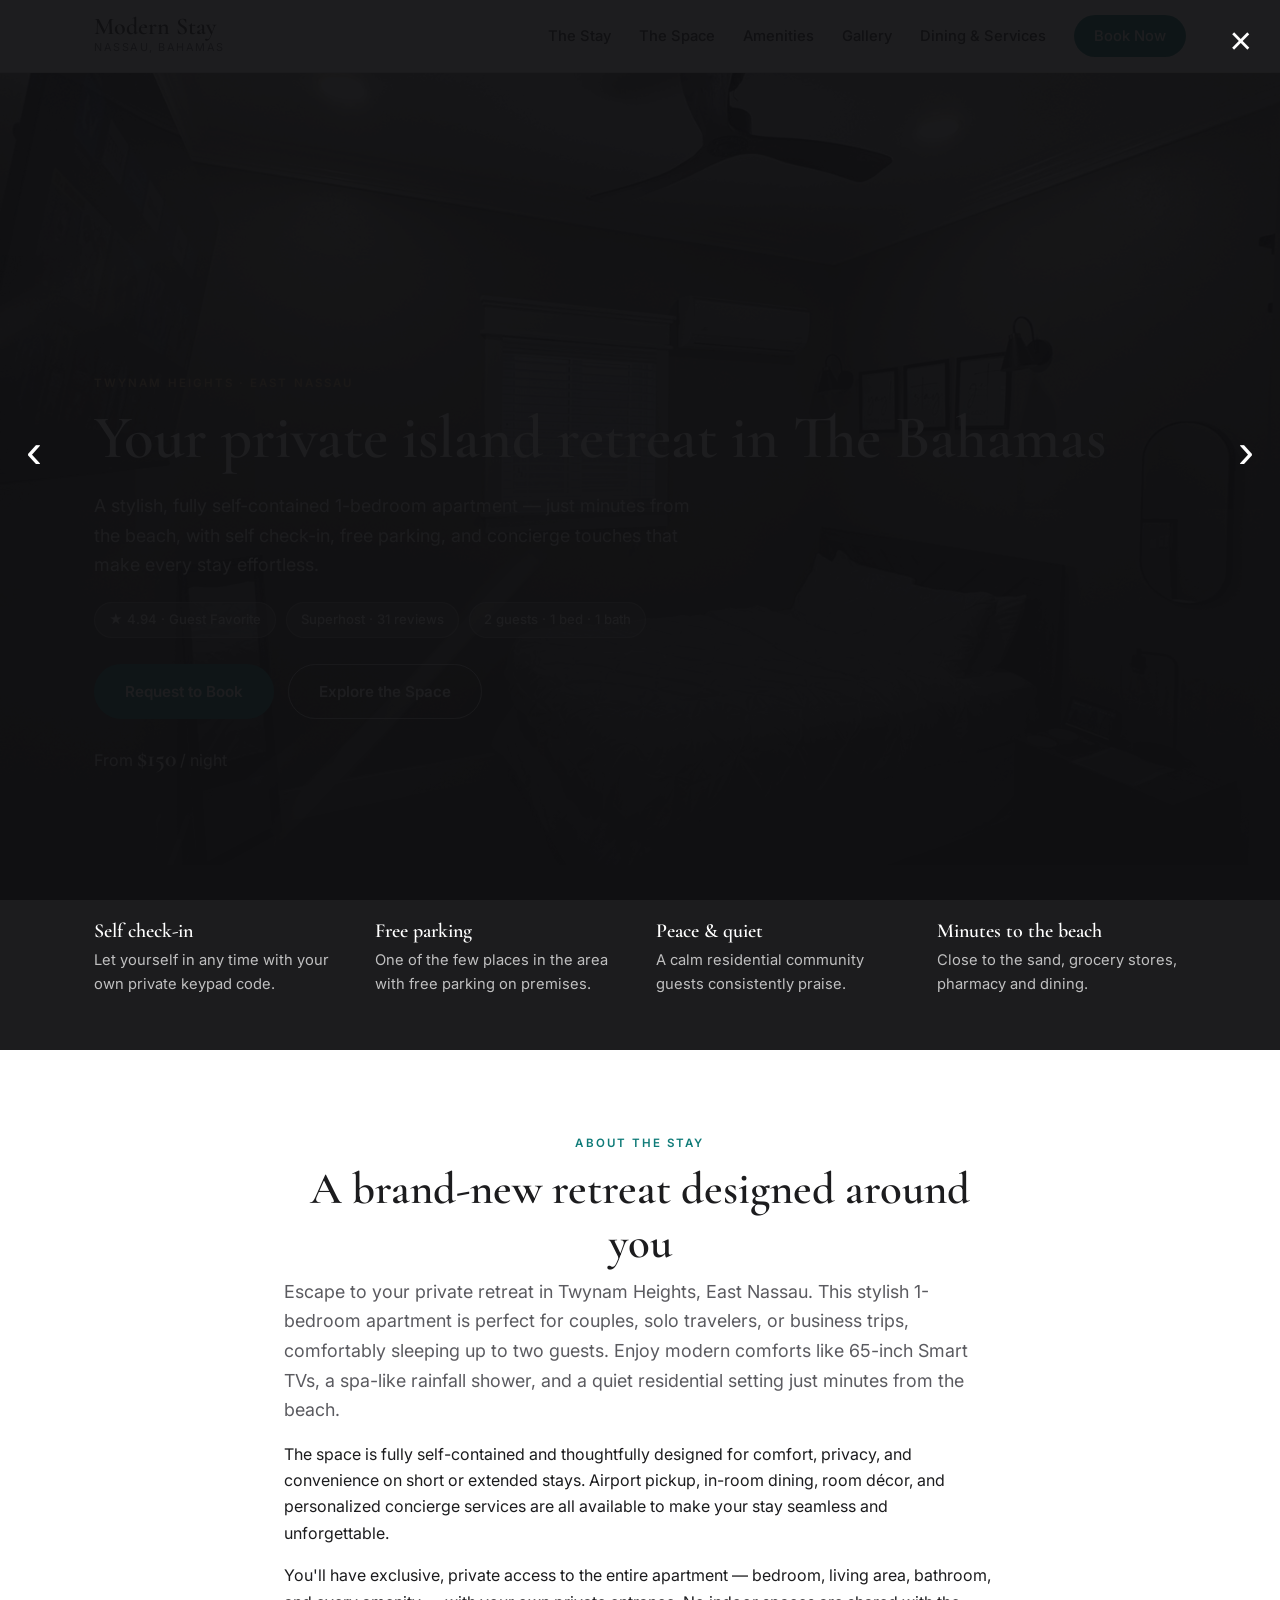
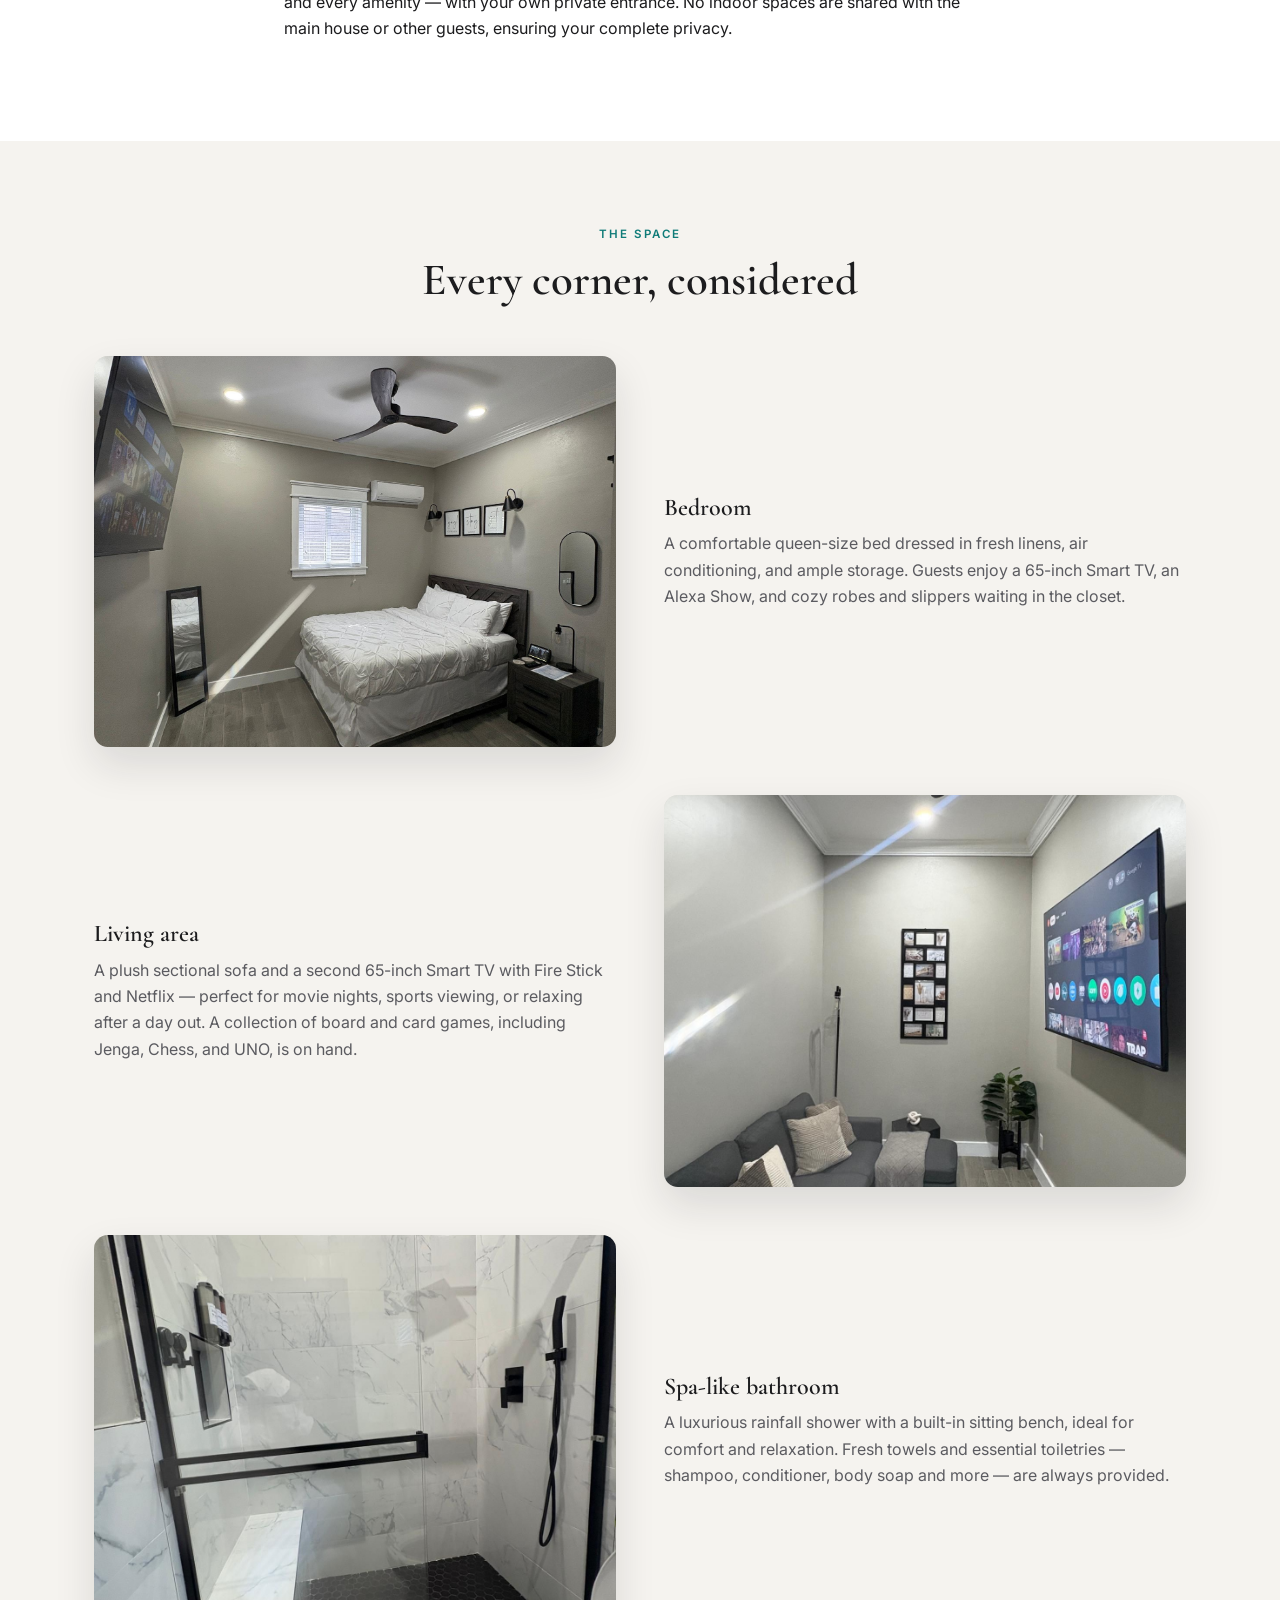
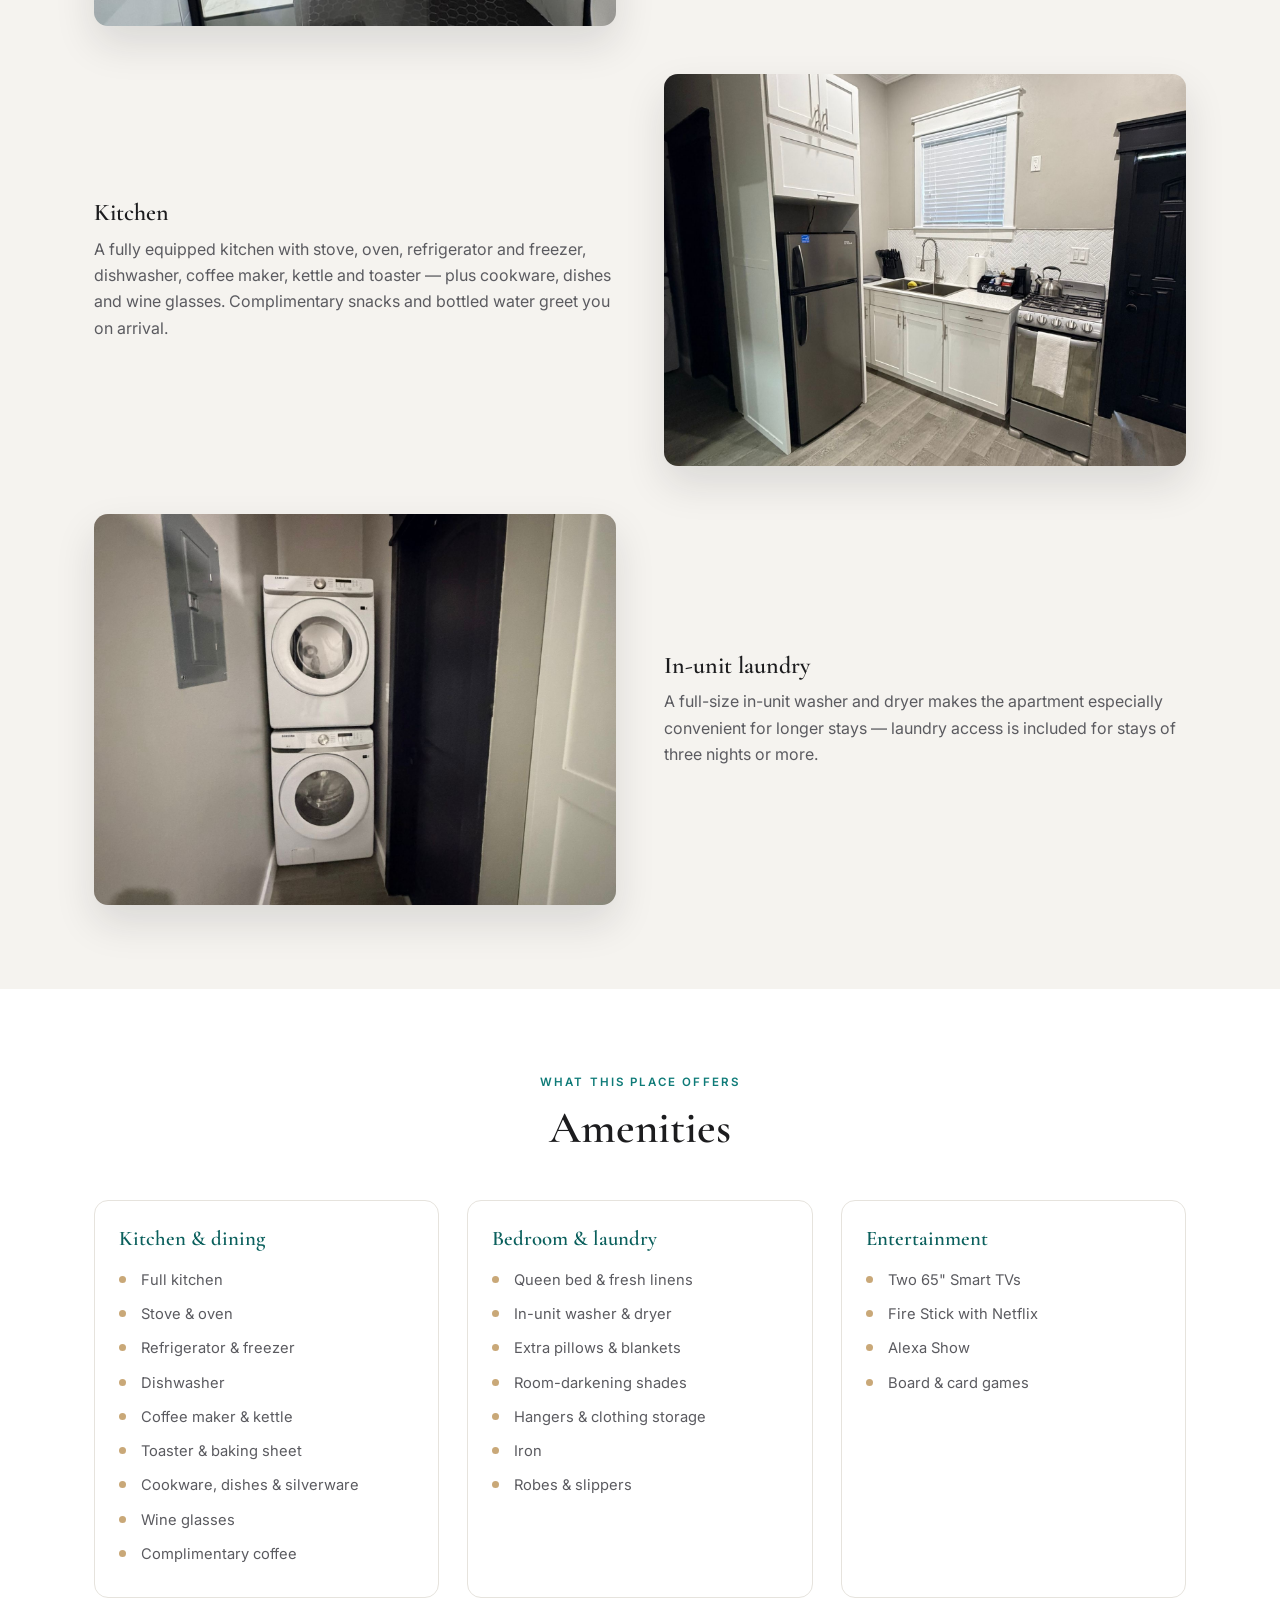
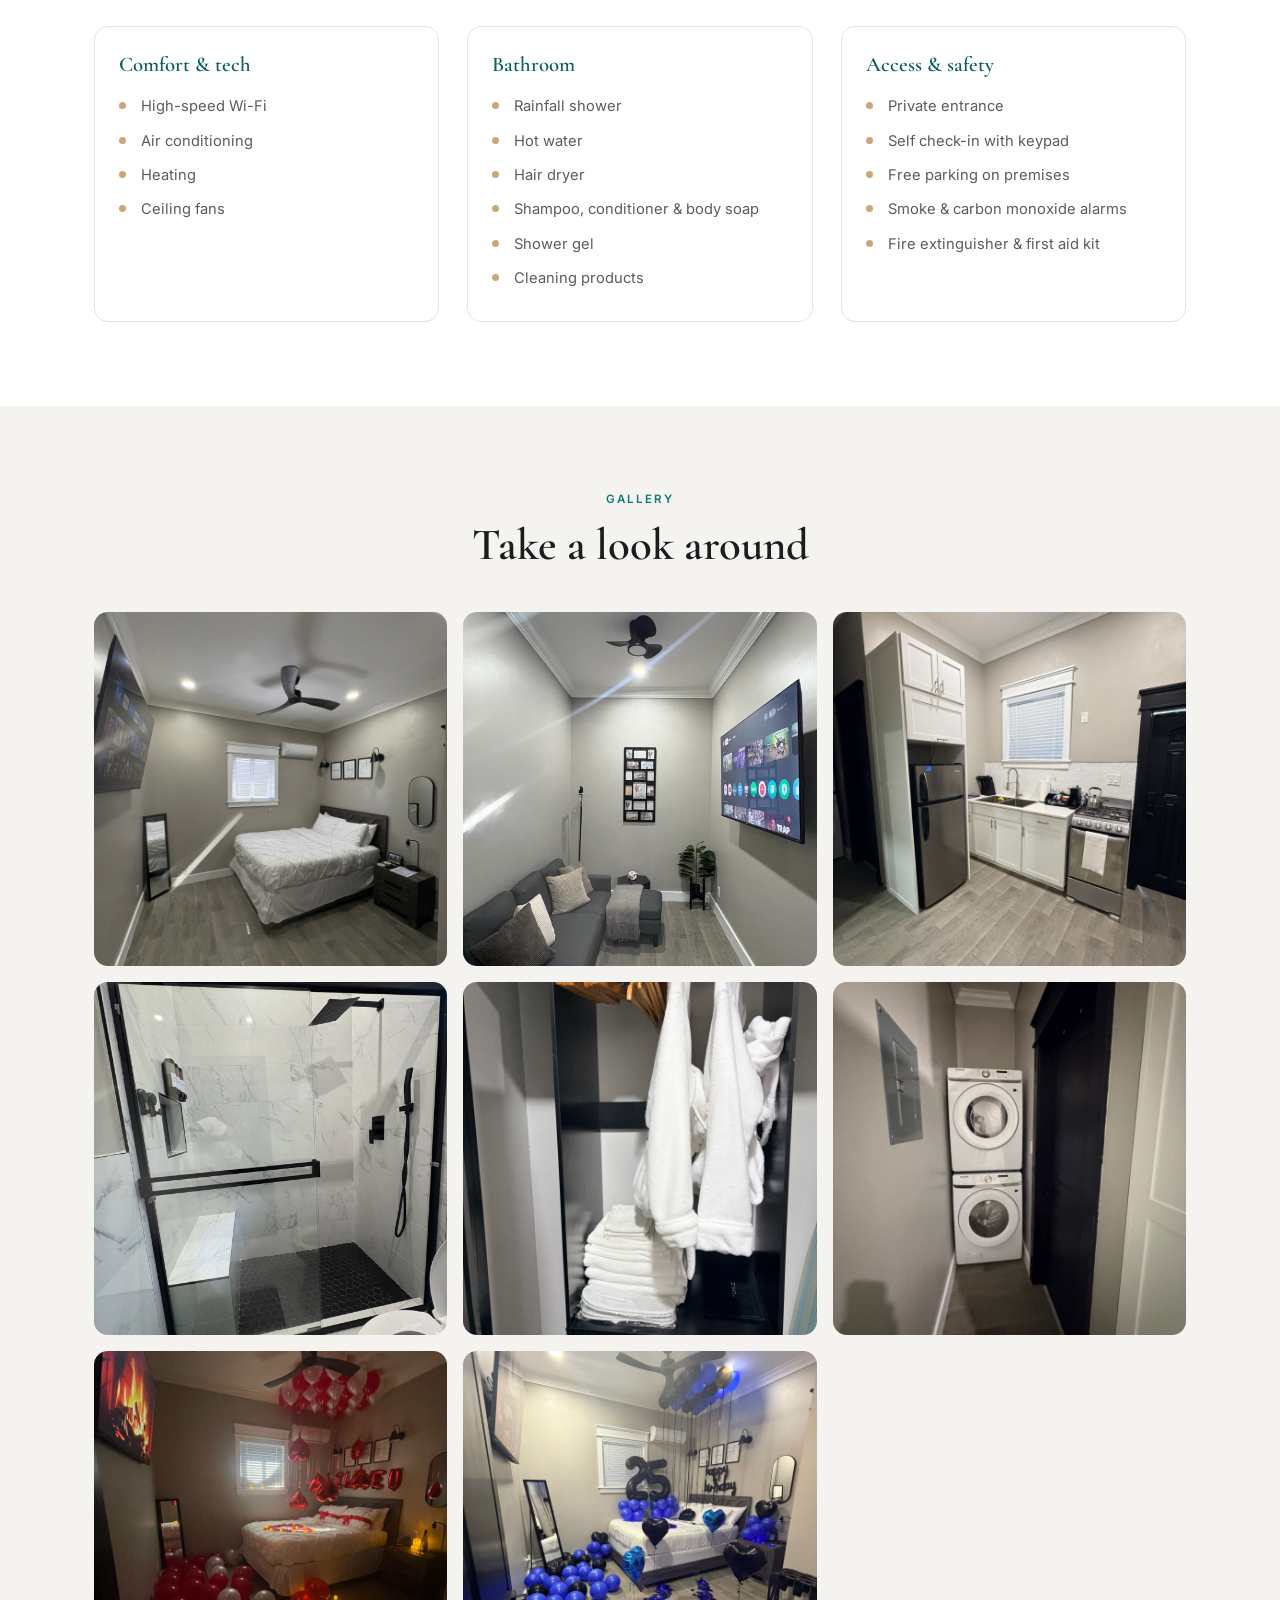
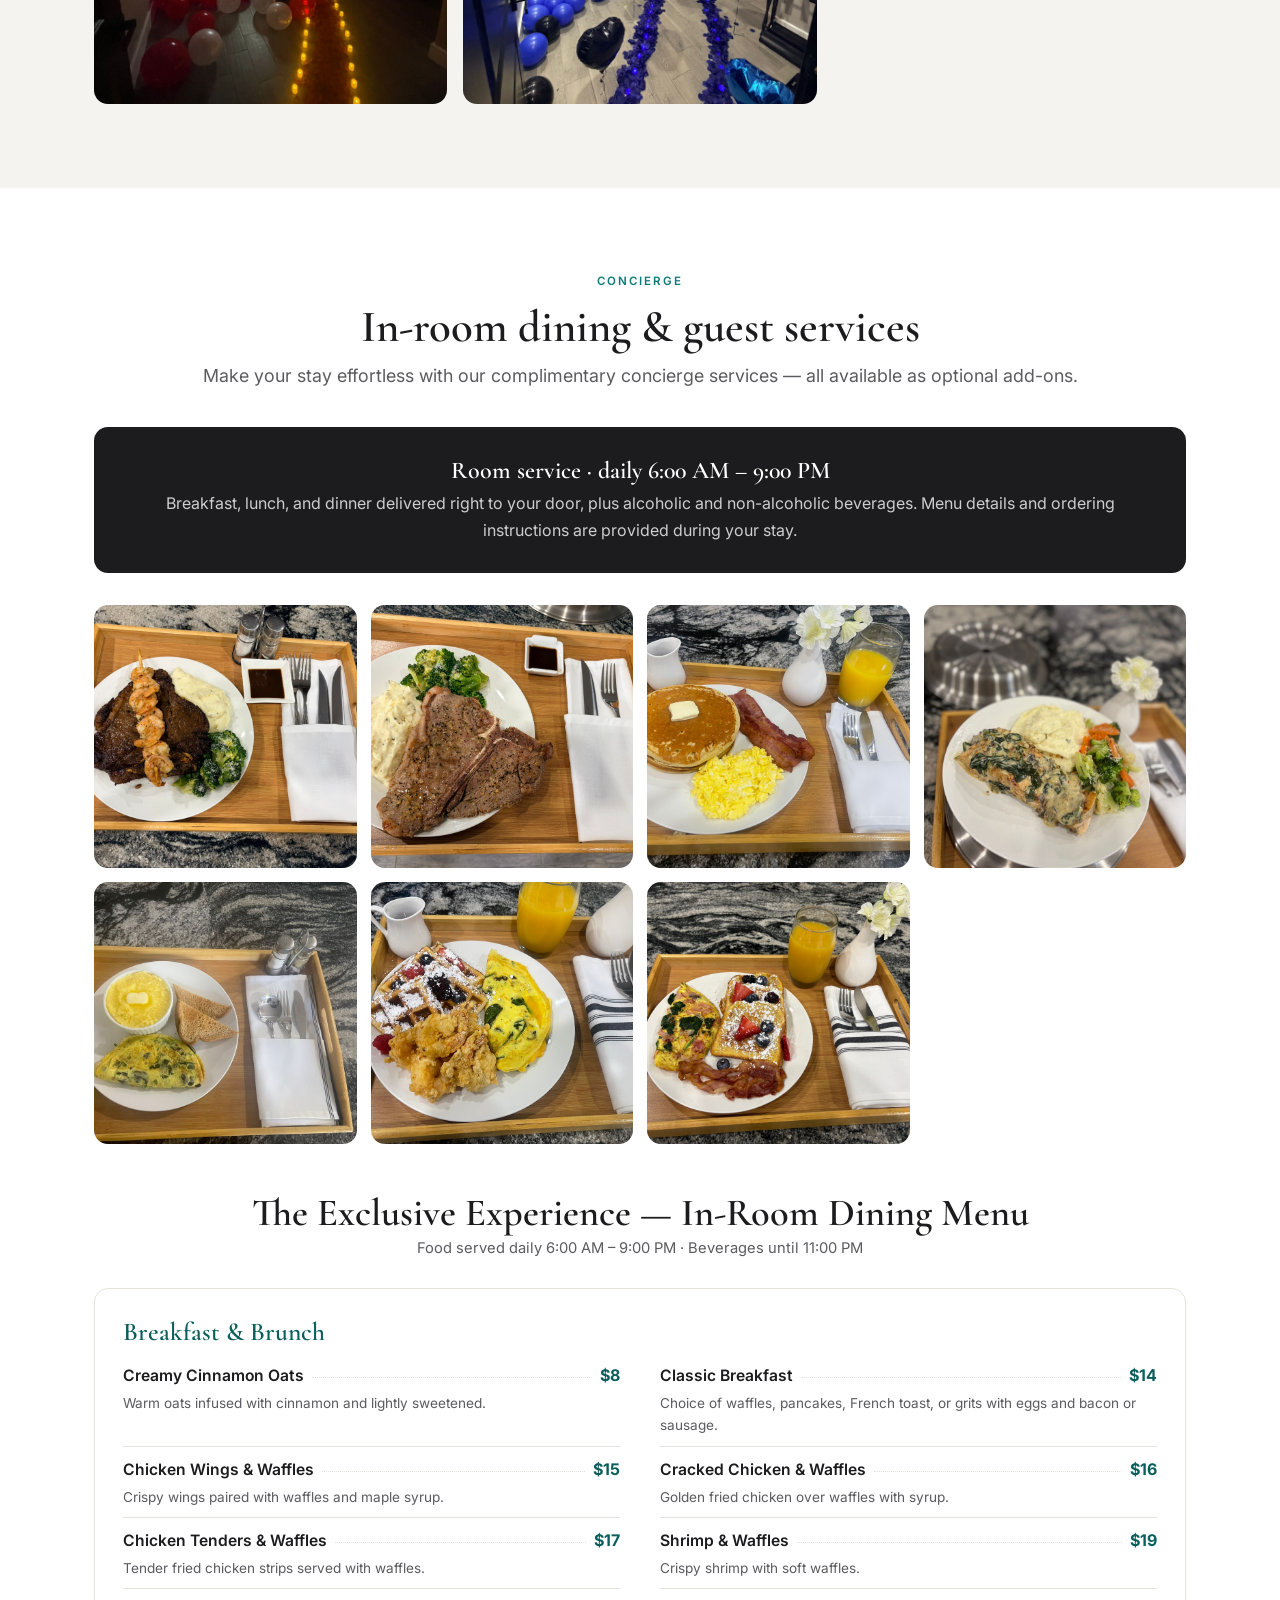
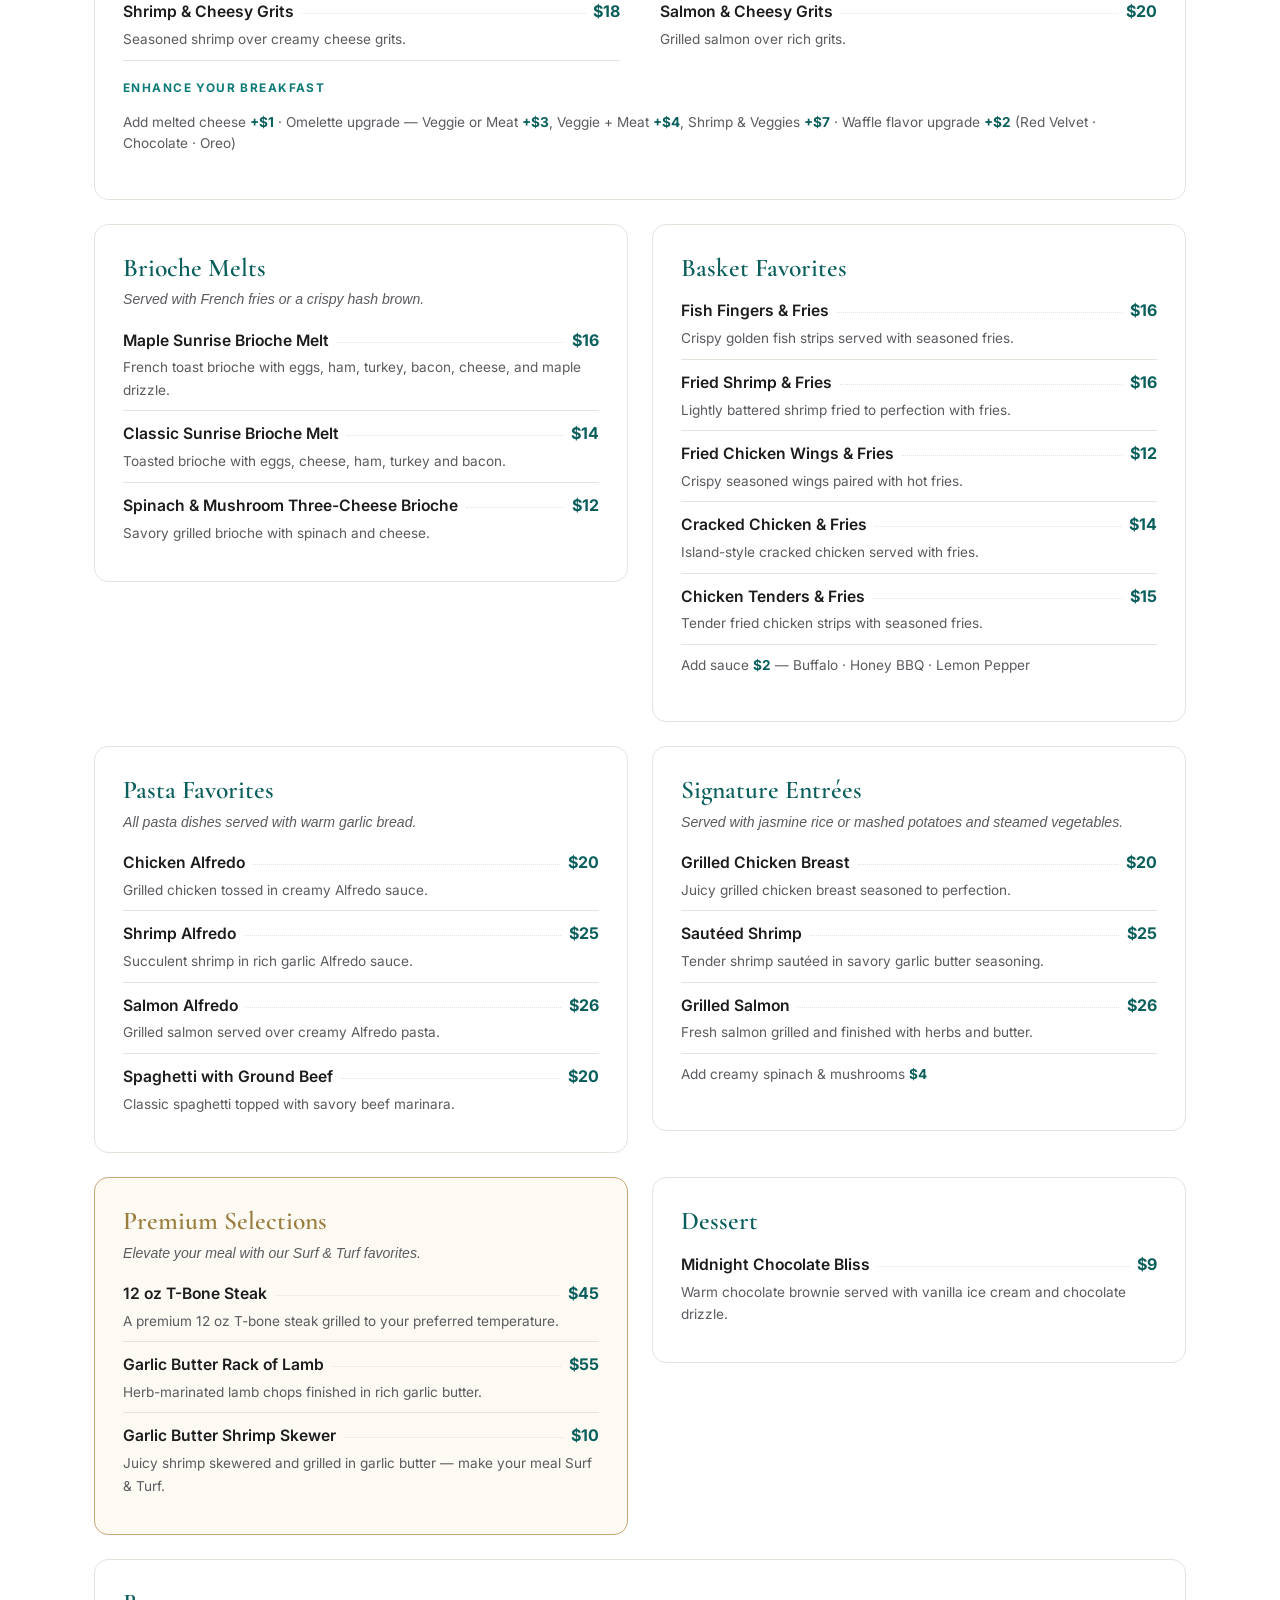
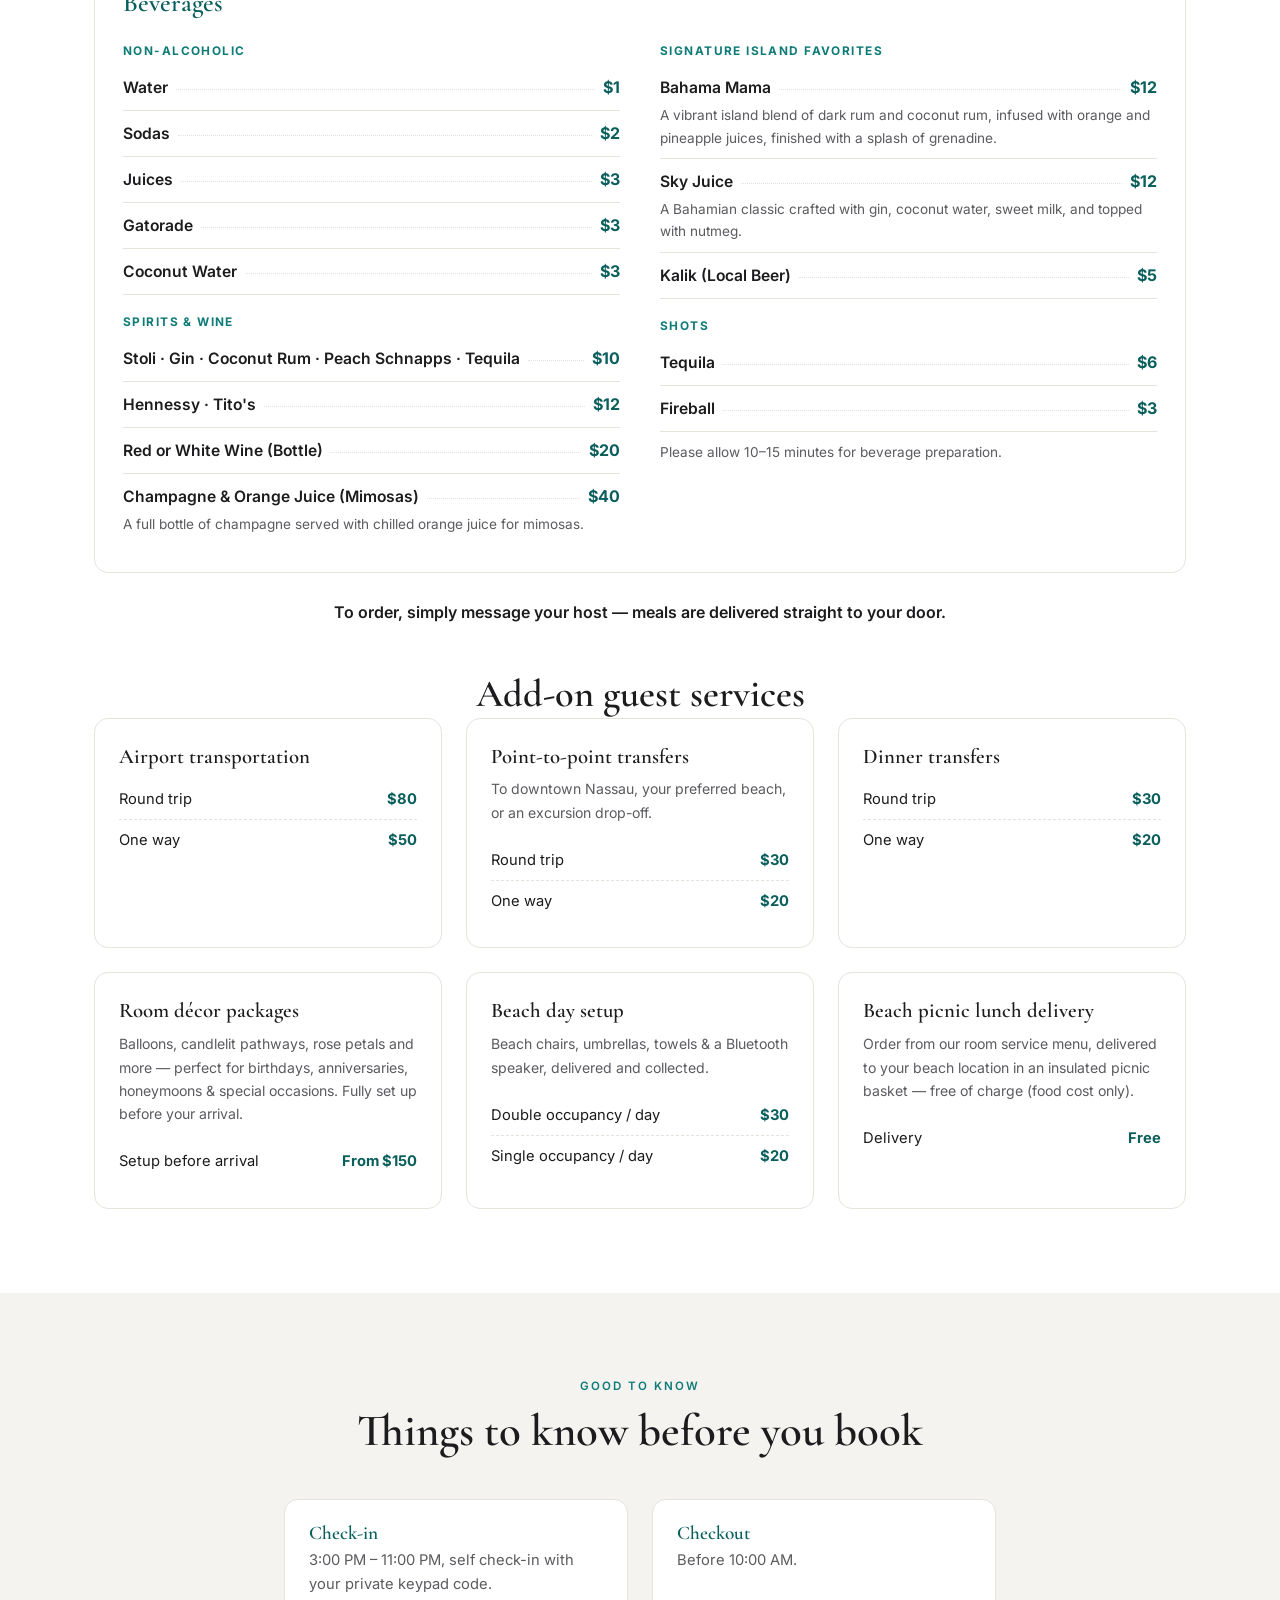
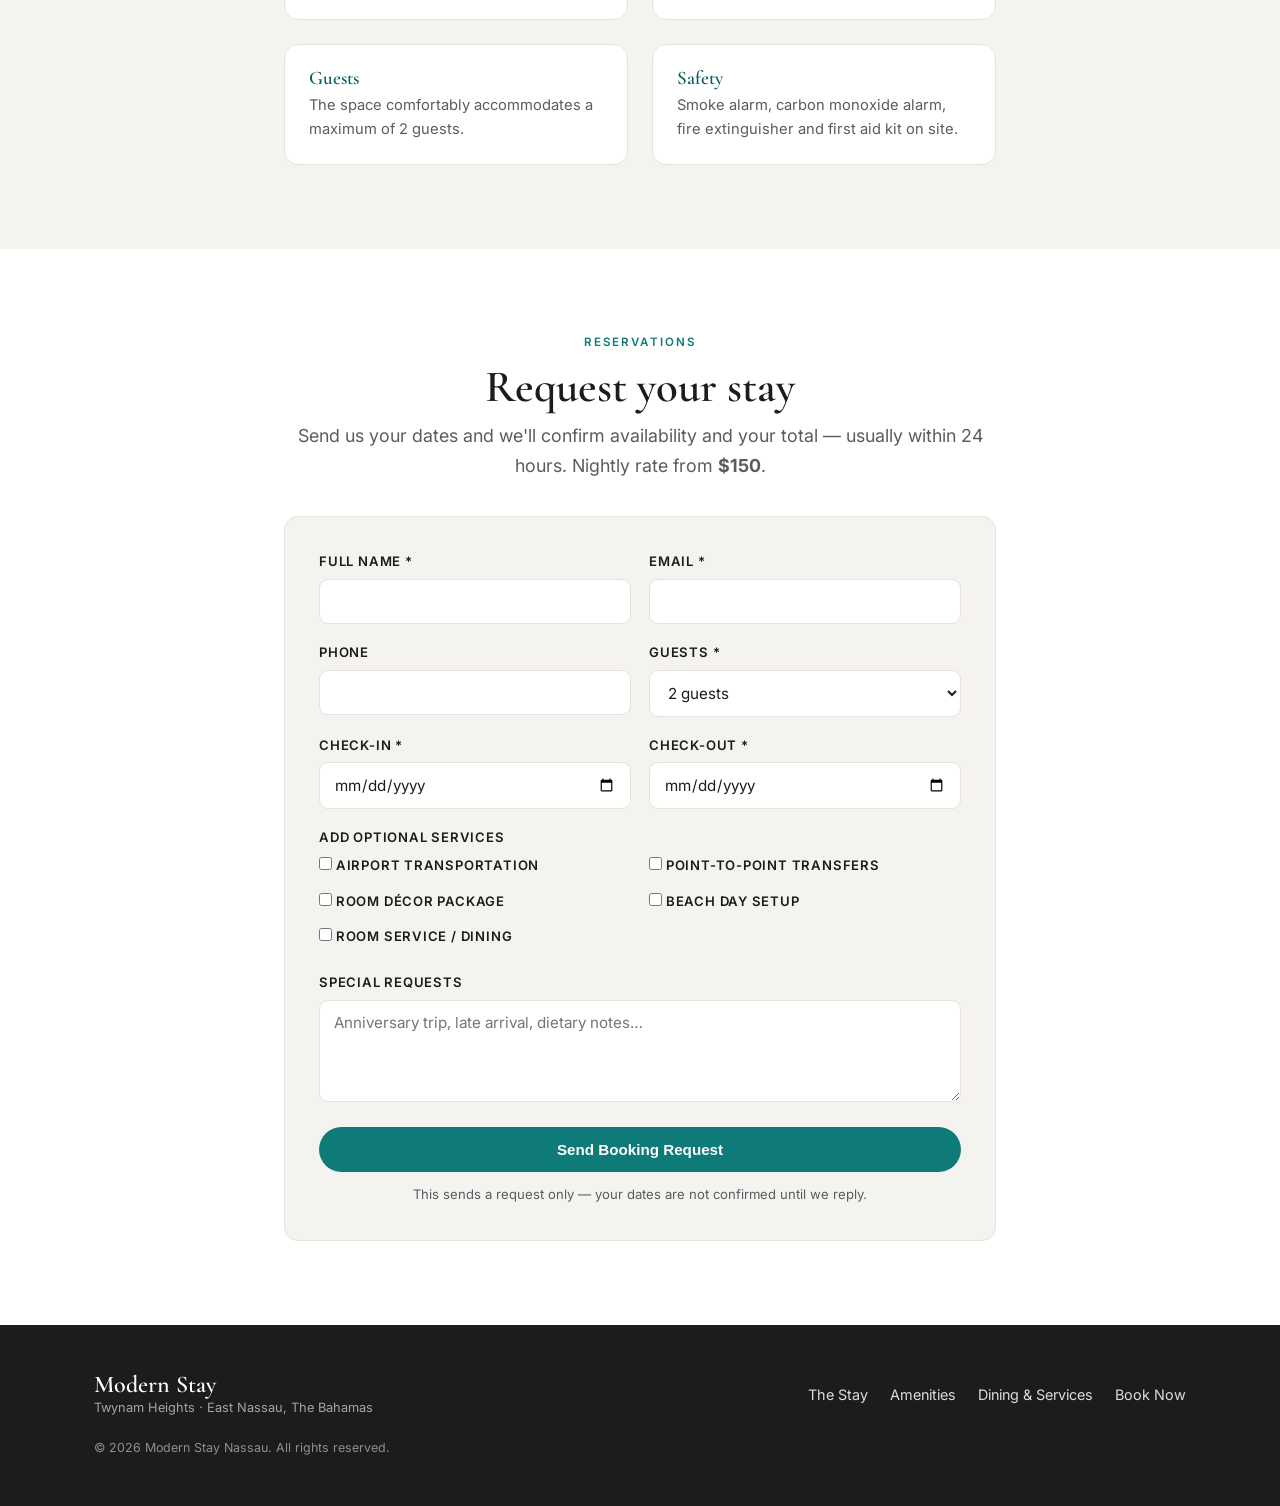
==== commit 13912518: "Match image filenames to uploaded photos Updates image references to the actual uploaded filenames (" ====
--- a/docs/index.html
+++ b/docs/index.html
@@ -35,7 +35,7 @@
 <!-- HERO -->
 <section class="hero">
   <div class="hero-img" data-photo="bedroom">
-    <img src="images/bedroom.jpg" alt="Bright modern bedroom with queen bed and Smart TV" onerror="this.classList.add('missing')" />
+    <img src="images/Bedroom.JPG" alt="Bright modern bedroom with queen bed and Smart TV" onerror="this.classList.add('missing')" />
   </div>
   <div class="hero-overlay"></div>
   <div class="container hero-content">
@@ -109,7 +109,7 @@
 
     <div class="space-row">
       <div class="space-photo" data-photo="bedroom">
-        <img src="images/bedroom.jpg" alt="Bedroom with queen bed and Smart TV" onerror="this.classList.add('missing')" />
+        <img src="images/Bedroom.JPG" alt="Bedroom with queen bed and Smart TV" onerror="this.classList.add('missing')" />
       </div>
       <div class="space-text">
         <h3>Bedroom</h3>
@@ -120,7 +120,7 @@
 
     <div class="space-row reverse">
       <div class="space-photo" data-photo="living-area">
-        <img src="images/living-area.jpg" alt="Inviting living area with sectional sofa and Smart TV" onerror="this.classList.add('missing')" />
+        <img src="images/Living-area.JPG" alt="Inviting living area with sectional sofa and Smart TV" onerror="this.classList.add('missing')" />
       </div>
       <div class="space-text">
         <h3>Living area</h3>
@@ -132,7 +132,7 @@
 
     <div class="space-row">
       <div class="space-photo" data-photo="bathroom">
-        <img src="images/bathroom.jpg" alt="Spa-like bathroom with marble rainfall shower" onerror="this.classList.add('missing')" />
+        <img src="images/Bathroom.JPG" alt="Spa-like bathroom with marble rainfall shower" onerror="this.classList.add('missing')" />
       </div>
       <div class="space-text">
         <h3>Spa-like bathroom</h3>
@@ -143,7 +143,7 @@
 
     <div class="space-row reverse">
       <div class="space-photo" data-photo="kitchen">
-        <img src="images/kitchen.jpg" alt="Fully equipped kitchen with stove and coffee bar" onerror="this.classList.add('missing')" />
+        <img src="images/Kitchen.JPG" alt="Fully equipped kitchen with stove and coffee bar" onerror="this.classList.add('missing')" />
       </div>
       <div class="space-text">
         <h3>Kitchen</h3>
@@ -155,7 +155,7 @@
 
     <div class="space-row">
       <div class="space-photo" data-photo="laundry">
-        <img src="images/laundry.jpg" alt="In-unit stacked washer and dryer" onerror="this.classList.add('missing')" />
+        <img src="images/Laundry.JPG" alt="In-unit stacked washer and dryer" onerror="this.classList.add('missing')" />
       </div>
       <div class="space-text">
         <h3>In-unit laundry</h3>
@@ -227,14 +227,14 @@
     <p class="eyebrow center">Gallery</p>
     <h2 class="center">Take a look around</h2>
     <div class="gallery-grid" id="galleryGrid">
-      <figure class="gallery-item" data-photo="bedroom"><img src="images/bedroom.jpg" alt="Bedroom" onerror="this.classList.add('missing')" /></figure>
-      <figure class="gallery-item" data-photo="living-area"><img src="images/living-area.jpg" alt="Living area" onerror="this.classList.add('missing')" /></figure>
-      <figure class="gallery-item" data-photo="kitchen"><img src="images/kitchen.jpg" alt="Kitchen" onerror="this.classList.add('missing')" /></figure>
-      <figure class="gallery-item" data-photo="bathroom"><img src="images/bathroom.jpg" alt="Bathroom" onerror="this.classList.add('missing')" /></figure>
-      <figure class="gallery-item" data-photo="closet"><img src="images/closet.jpg" alt="Closet with robes and towels" onerror="this.classList.add('missing')" /></figure>
-      <figure class="gallery-item" data-photo="laundry"><img src="images/laundry.jpg" alt="Laundry" onerror="this.classList.add('missing')" /></figure>
-      <figure class="gallery-item" data-photo="decor-1"><img src="images/decor-1.jpg" alt="Romantic room décor with balloons and candles" onerror="this.classList.add('missing')" /></figure>
-      <figure class="gallery-item" data-photo="decor-2"><img src="images/decor-2.jpg" alt="Birthday room décor setup" onerror="this.classList.add('missing')" /></figure>
+      <figure class="gallery-item" data-photo="bedroom"><img src="images/Bedroom.JPG" alt="Bedroom" onerror="this.classList.add('missing')" /></figure>
+      <figure class="gallery-item" data-photo="living-area"><img src="images/Living-area.JPG" alt="Living area" onerror="this.classList.add('missing')" /></figure>
+      <figure class="gallery-item" data-photo="kitchen"><img src="images/Kitchen.JPG" alt="Kitchen" onerror="this.classList.add('missing')" /></figure>
+      <figure class="gallery-item" data-photo="bathroom"><img src="images/Bathroom.JPG" alt="Bathroom" onerror="this.classList.add('missing')" /></figure>
+      <figure class="gallery-item" data-photo="closet"><img src="images/Closet.JPG" alt="Closet with robes and towels" onerror="this.classList.add('missing')" /></figure>
+      <figure class="gallery-item" data-photo="laundry"><img src="images/Laundry.JPG" alt="Laundry" onerror="this.classList.add('missing')" /></figure>
+      <figure class="gallery-item" data-photo="decor-1"><img src="images/Decor-1.JPG" alt="Romantic room décor with balloons and candles" onerror="this.classList.add('missing')" /></figure>
+      <figure class="gallery-item" data-photo="decor-2"><img src="images/Decor-2.JPG" alt="Birthday room décor setup" onerror="this.classList.add('missing')" /></figure>
     </div>
   </div>
 </section>
@@ -255,13 +255,13 @@
     </div>
 
     <div class="dining-gallery" id="diningGallery">
-      <figure class="gallery-item" data-photo="dining-1"><img src="images/dining-1.jpg" alt="Steak and shrimp dinner" onerror="this.classList.add('missing')" /></figure>
-      <figure class="gallery-item" data-photo="dining-2"><img src="images/dining-2.jpg" alt="T-bone steak dinner" onerror="this.classList.add('missing')" /></figure>
-      <figure class="gallery-item" data-photo="dining-3"><img src="images/dining-3.jpg" alt="Pancake breakfast" onerror="this.classList.add('missing')" /></figure>
-      <figure class="gallery-item" data-photo="dining-4"><img src="images/dining-4.jpg" alt="Creamy spinach salmon" onerror="this.classList.add('missing')" /></figure>
-      <figure class="gallery-item" data-photo="dining-5"><img src="images/dining-5.jpg" alt="Omelette with grits and toast" onerror="this.classList.add('missing')" /></figure>
-      <figure class="gallery-item" data-photo="dining-6"><img src="images/dining-6.jpg" alt="Waffle, omelette and fried shrimp brunch" onerror="this.classList.add('missing')" /></figure>
-      <figure class="gallery-item" data-photo="dining-7"><img src="images/dining-7.jpg" alt="French toast and omelette breakfast" onerror="this.classList.add('missing')" /></figure>
+      <figure class="gallery-item" data-photo="dining-1"><img src="images/Dining-1.JPG" alt="Steak and shrimp dinner" onerror="this.classList.add('missing')" /></figure>
+      <figure class="gallery-item" data-photo="dining-2"><img src="images/Dining-2.JPG" alt="T-bone steak dinner" onerror="this.classList.add('missing')" /></figure>
+      <figure class="gallery-item" data-photo="dining-3"><img src="images/Dining-3.JPG" alt="Pancake breakfast" onerror="this.classList.add('missing')" /></figure>
+      <figure class="gallery-item" data-photo="dining-4"><img src="images/Dining-4.JPG" alt="Creamy spinach salmon" onerror="this.classList.add('missing')" /></figure>
+      <figure class="gallery-item" data-photo="dining-5"><img src="images/Dining-5.JPG" alt="Omelette with grits and toast" onerror="this.classList.add('missing')" /></figure>
+      <figure class="gallery-item" data-photo="dining-6"><img src="images/Dining-6.JPG" alt="Waffle, omelette and fried shrimp brunch" onerror="this.classList.add('missing')" /></figure>
+      <figure class="gallery-item" data-photo="dining-7"><img src="images/Dining-7.JPG" alt="French toast and omelette breakfast" onerror="this.classList.add('missing')" /></figure>
     </div>
 
     <!-- MENU -->
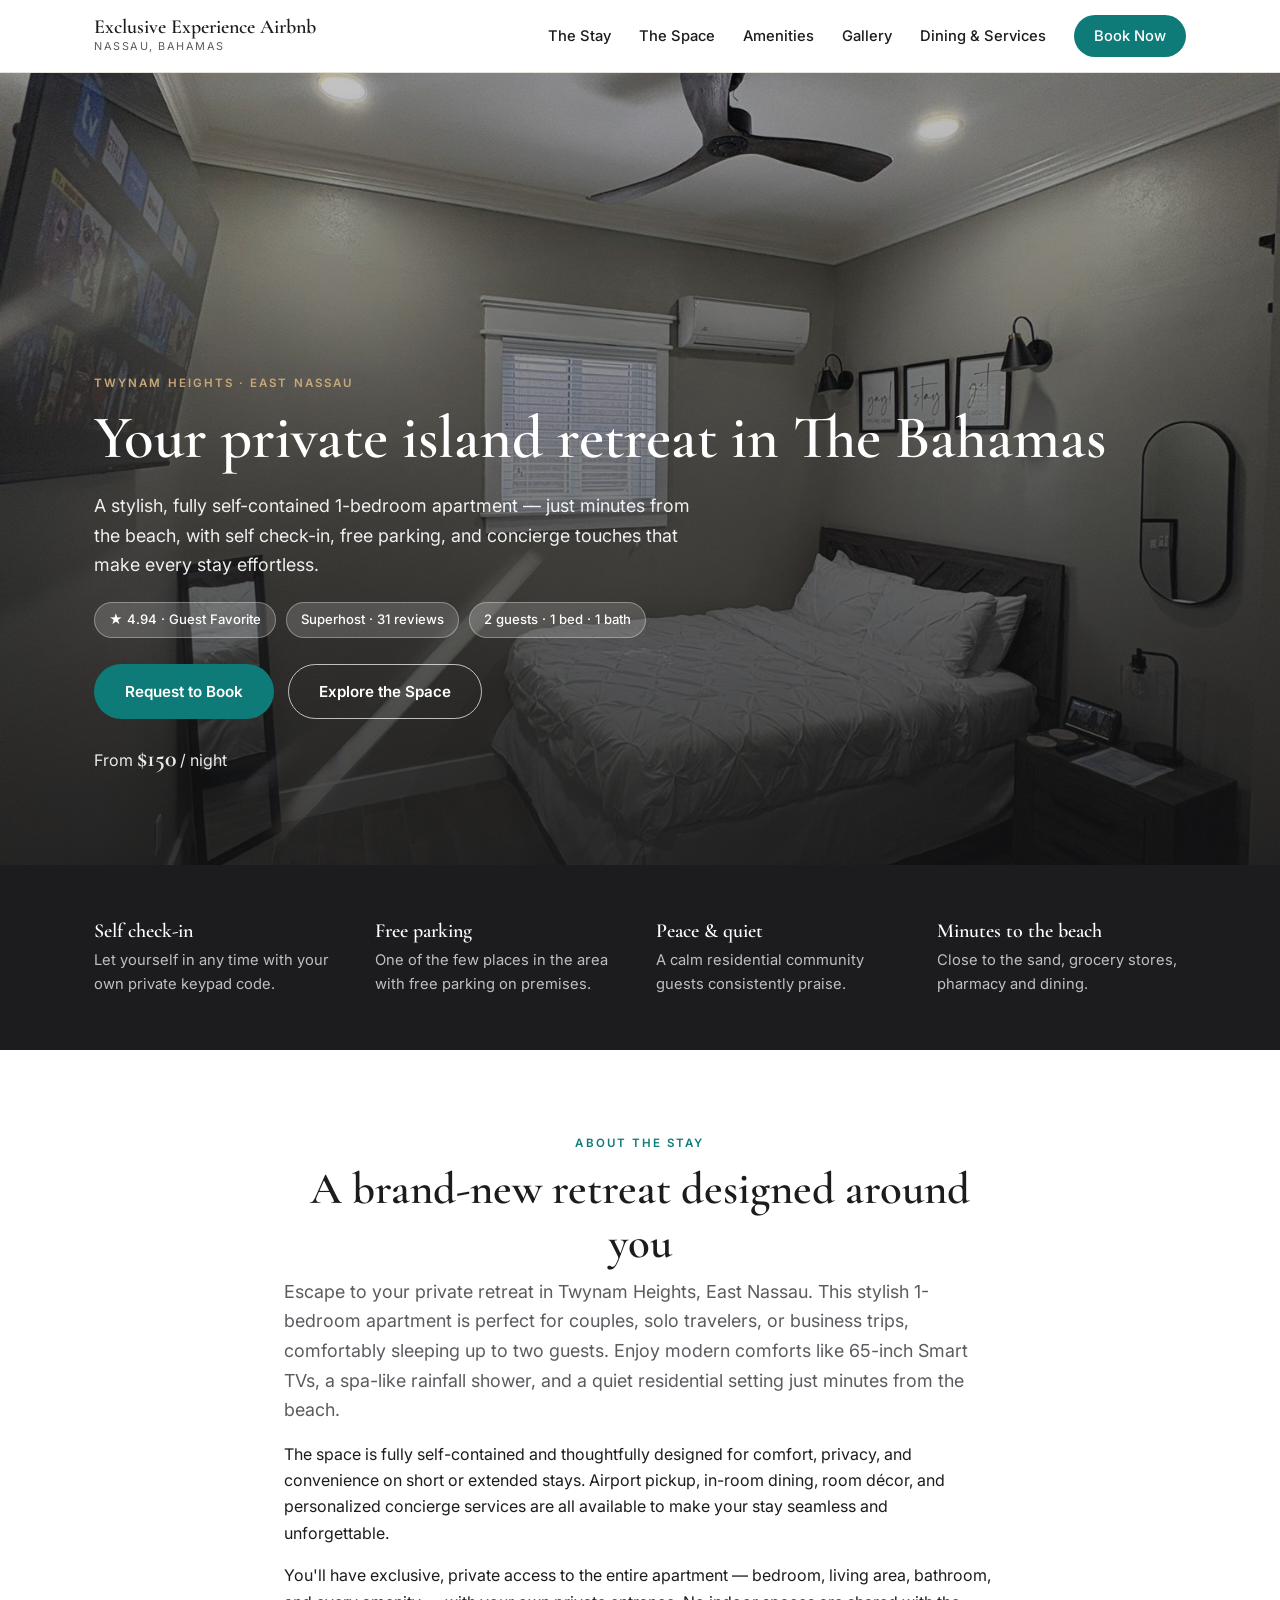
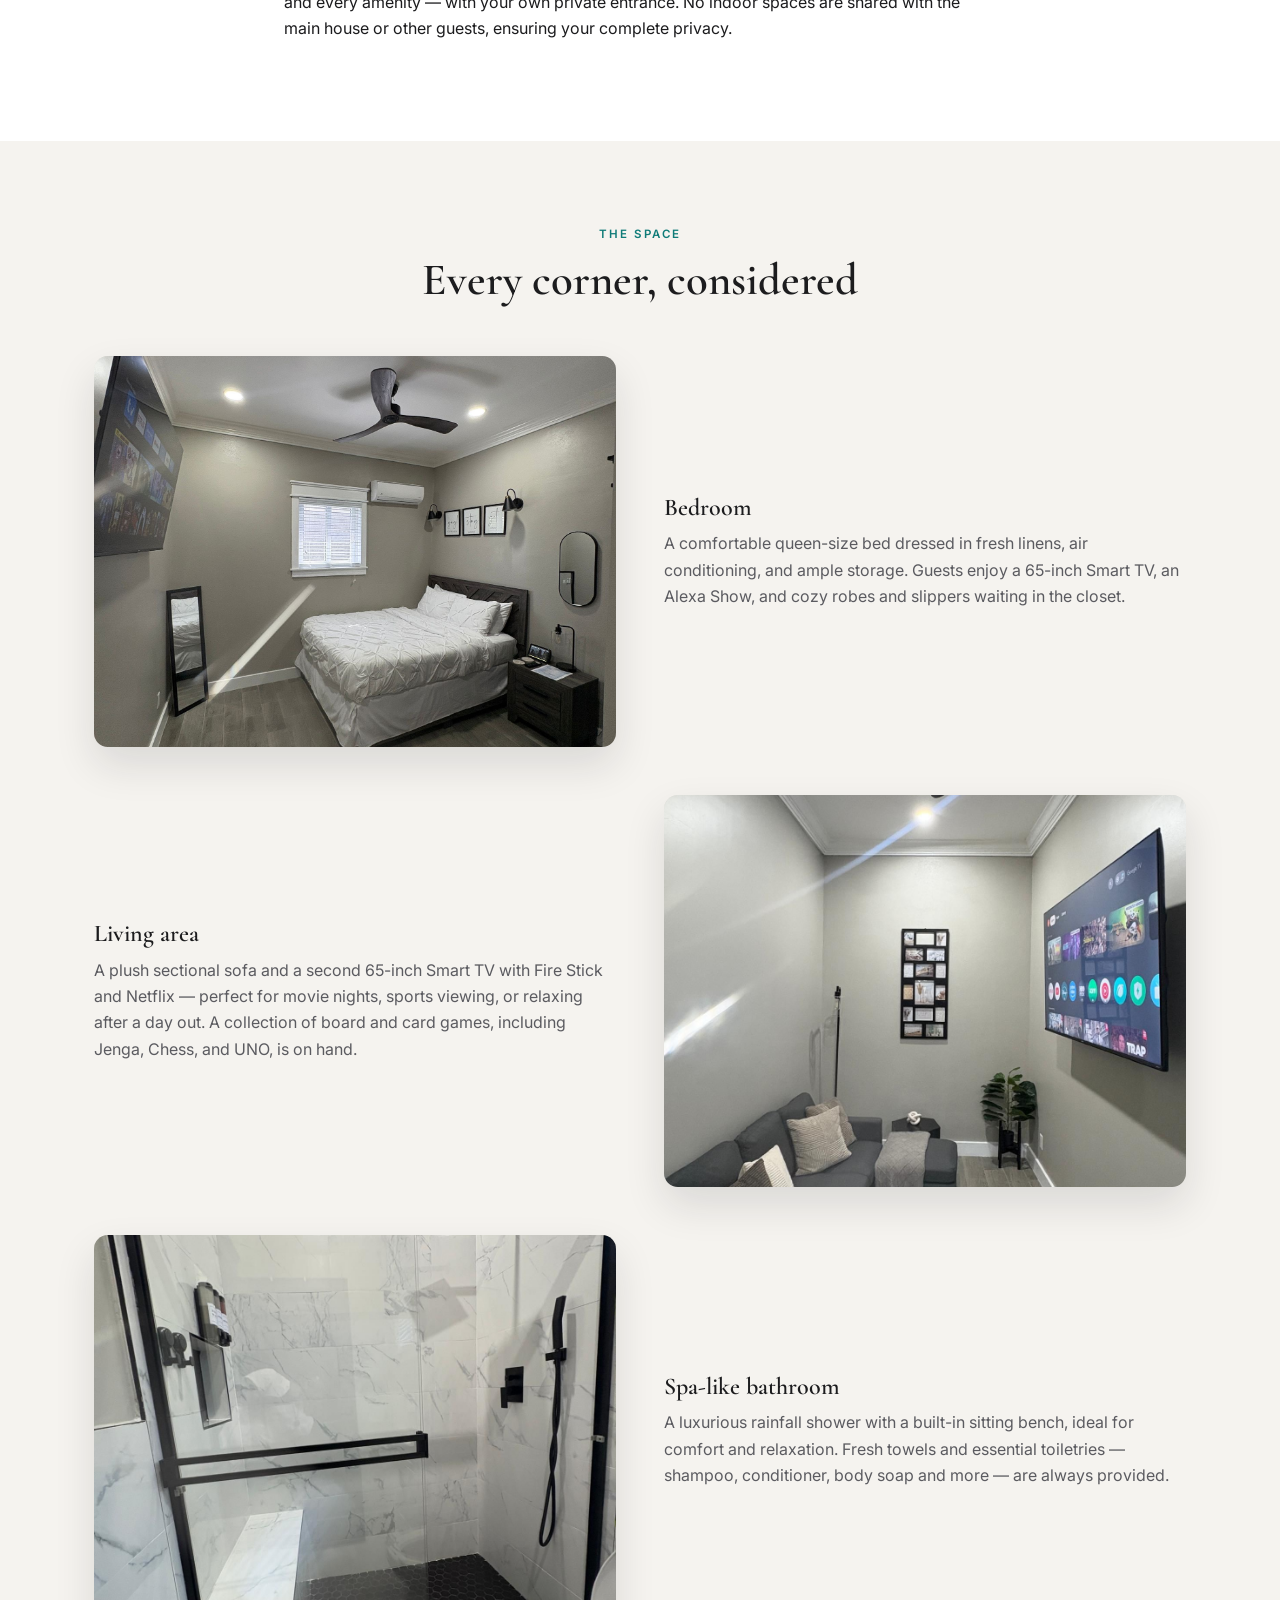
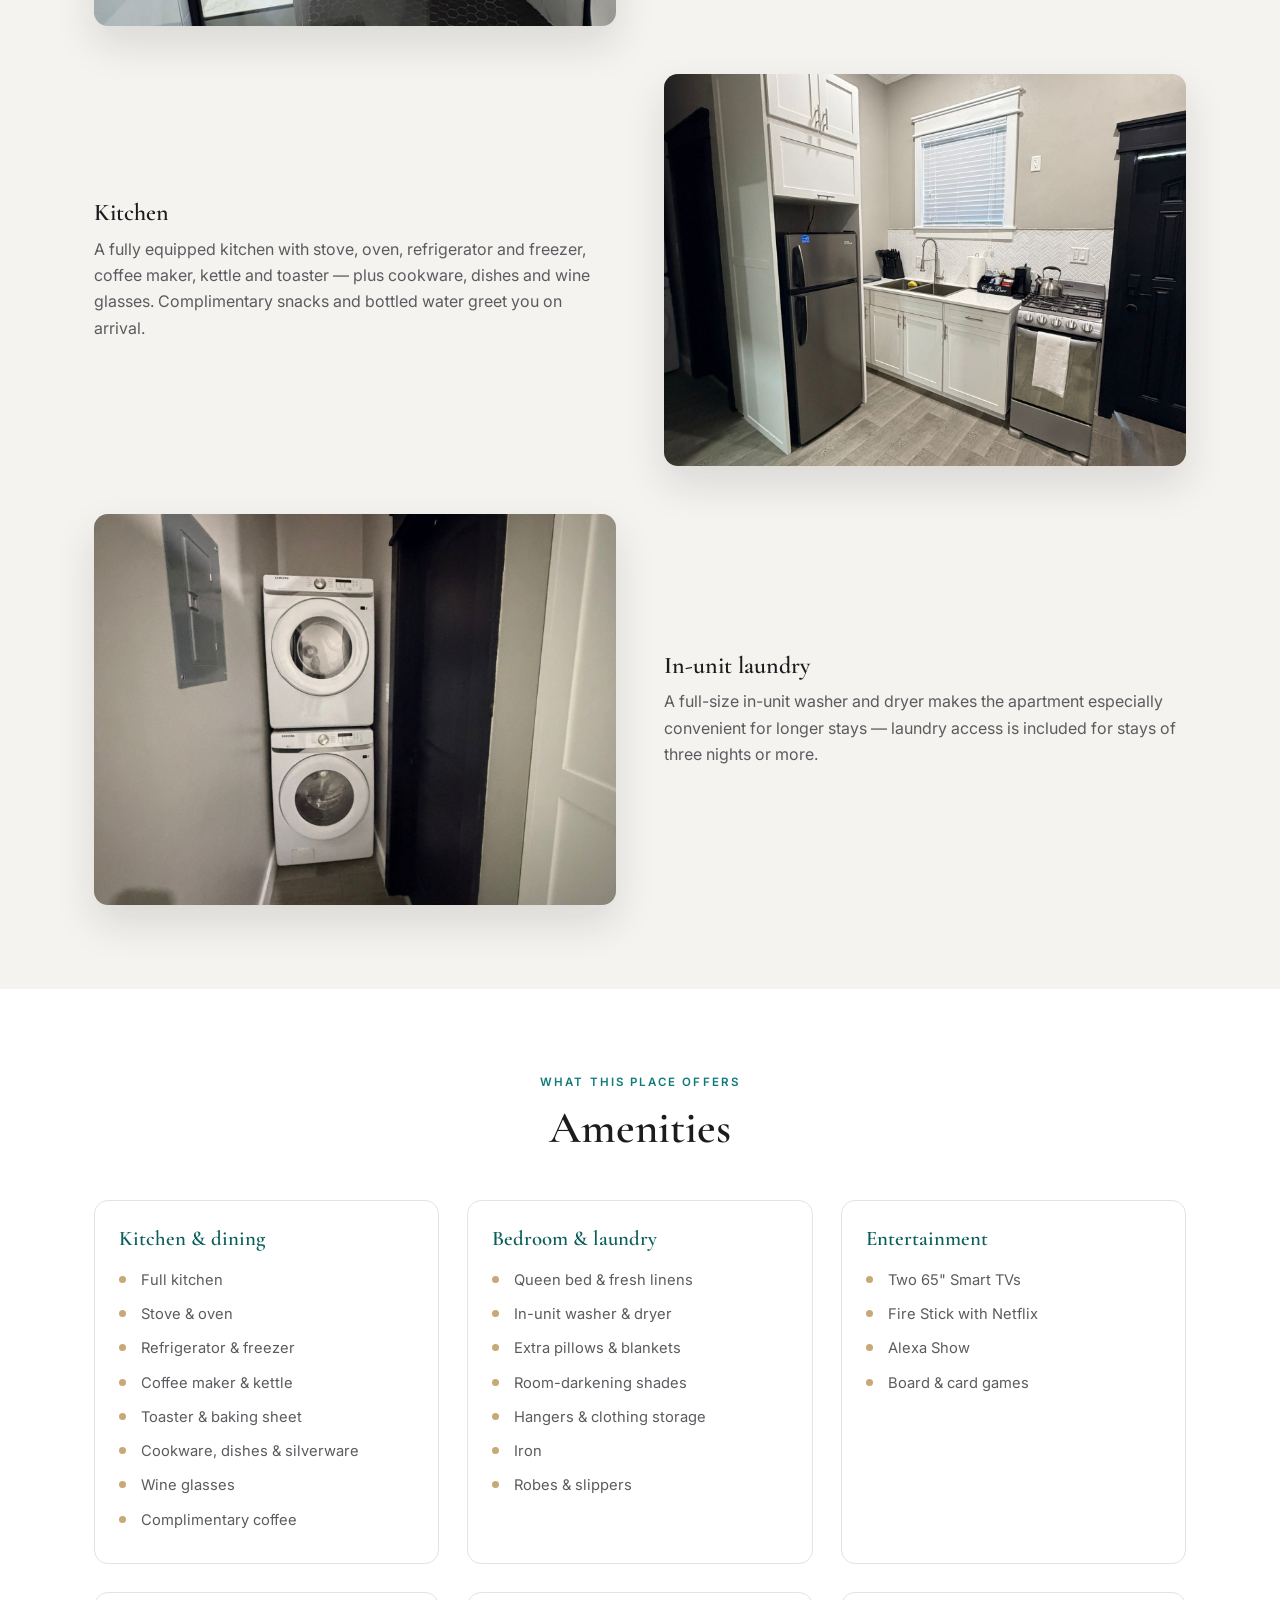
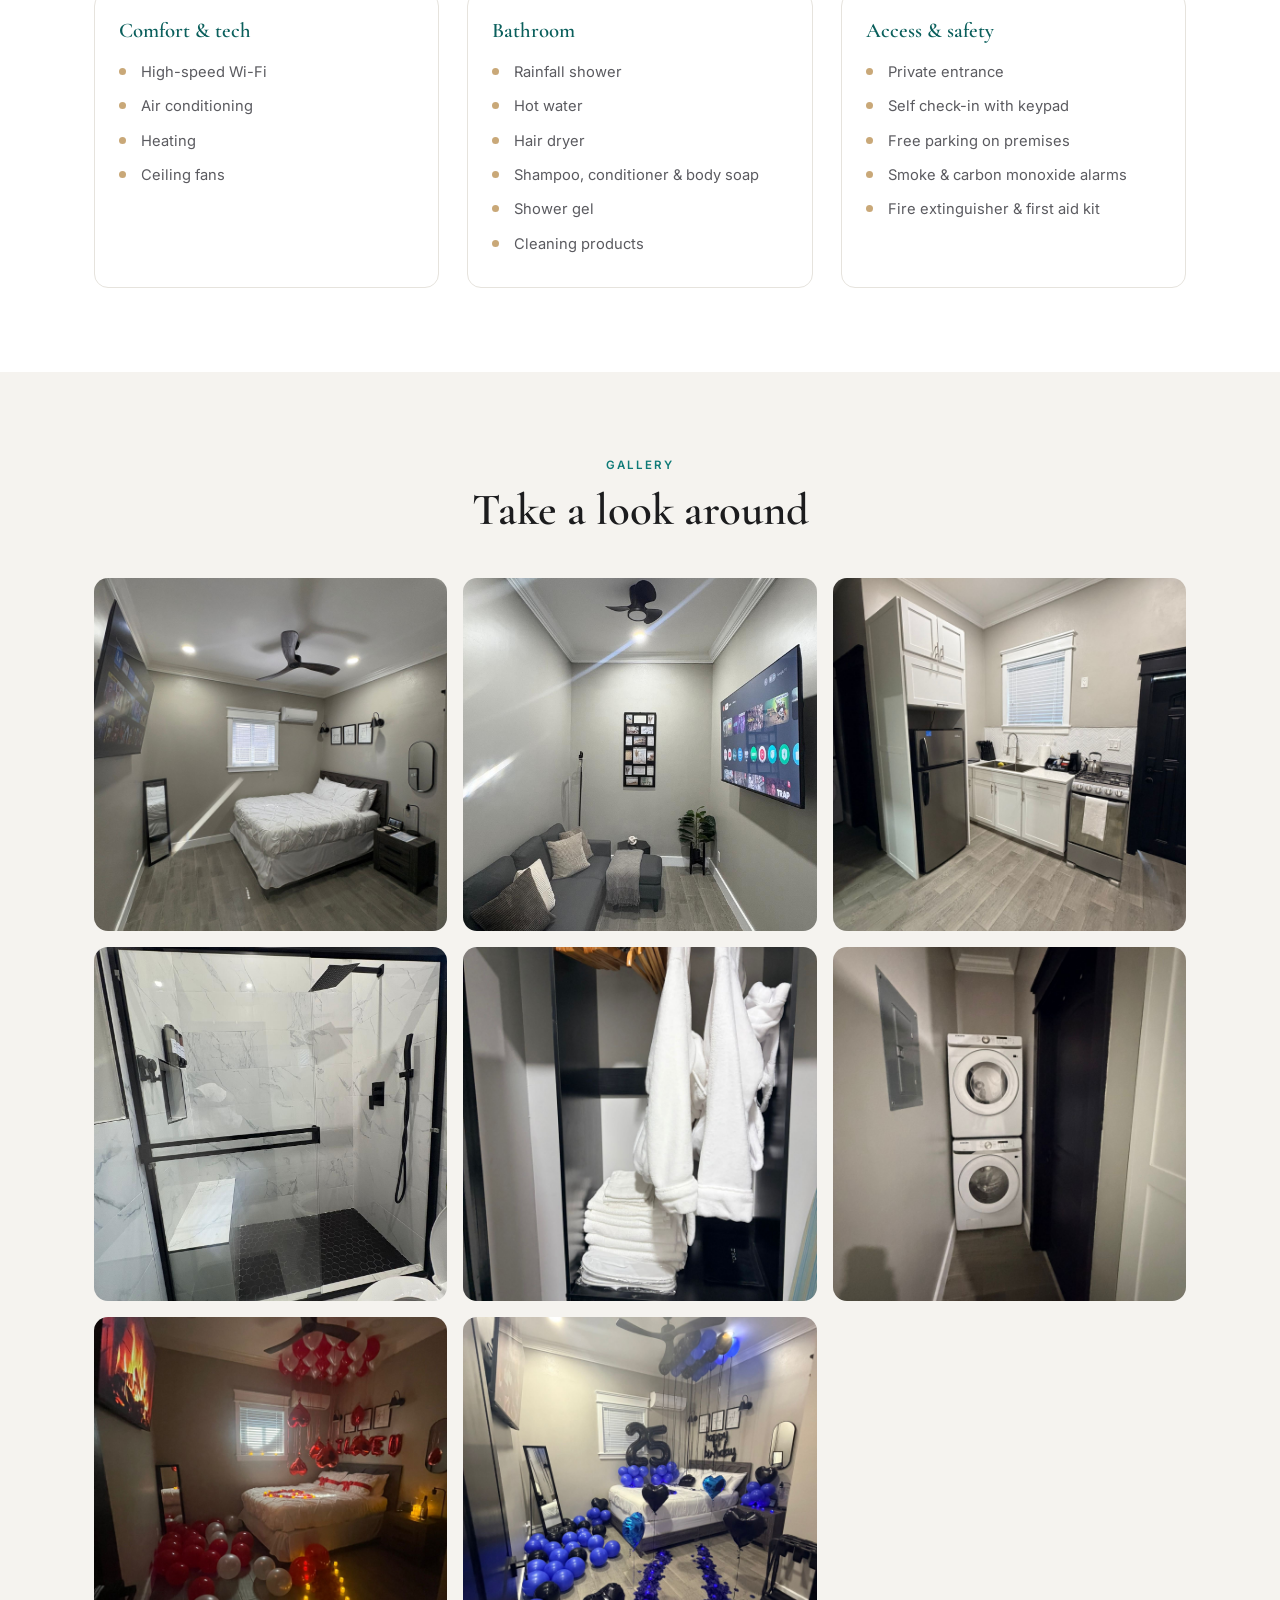
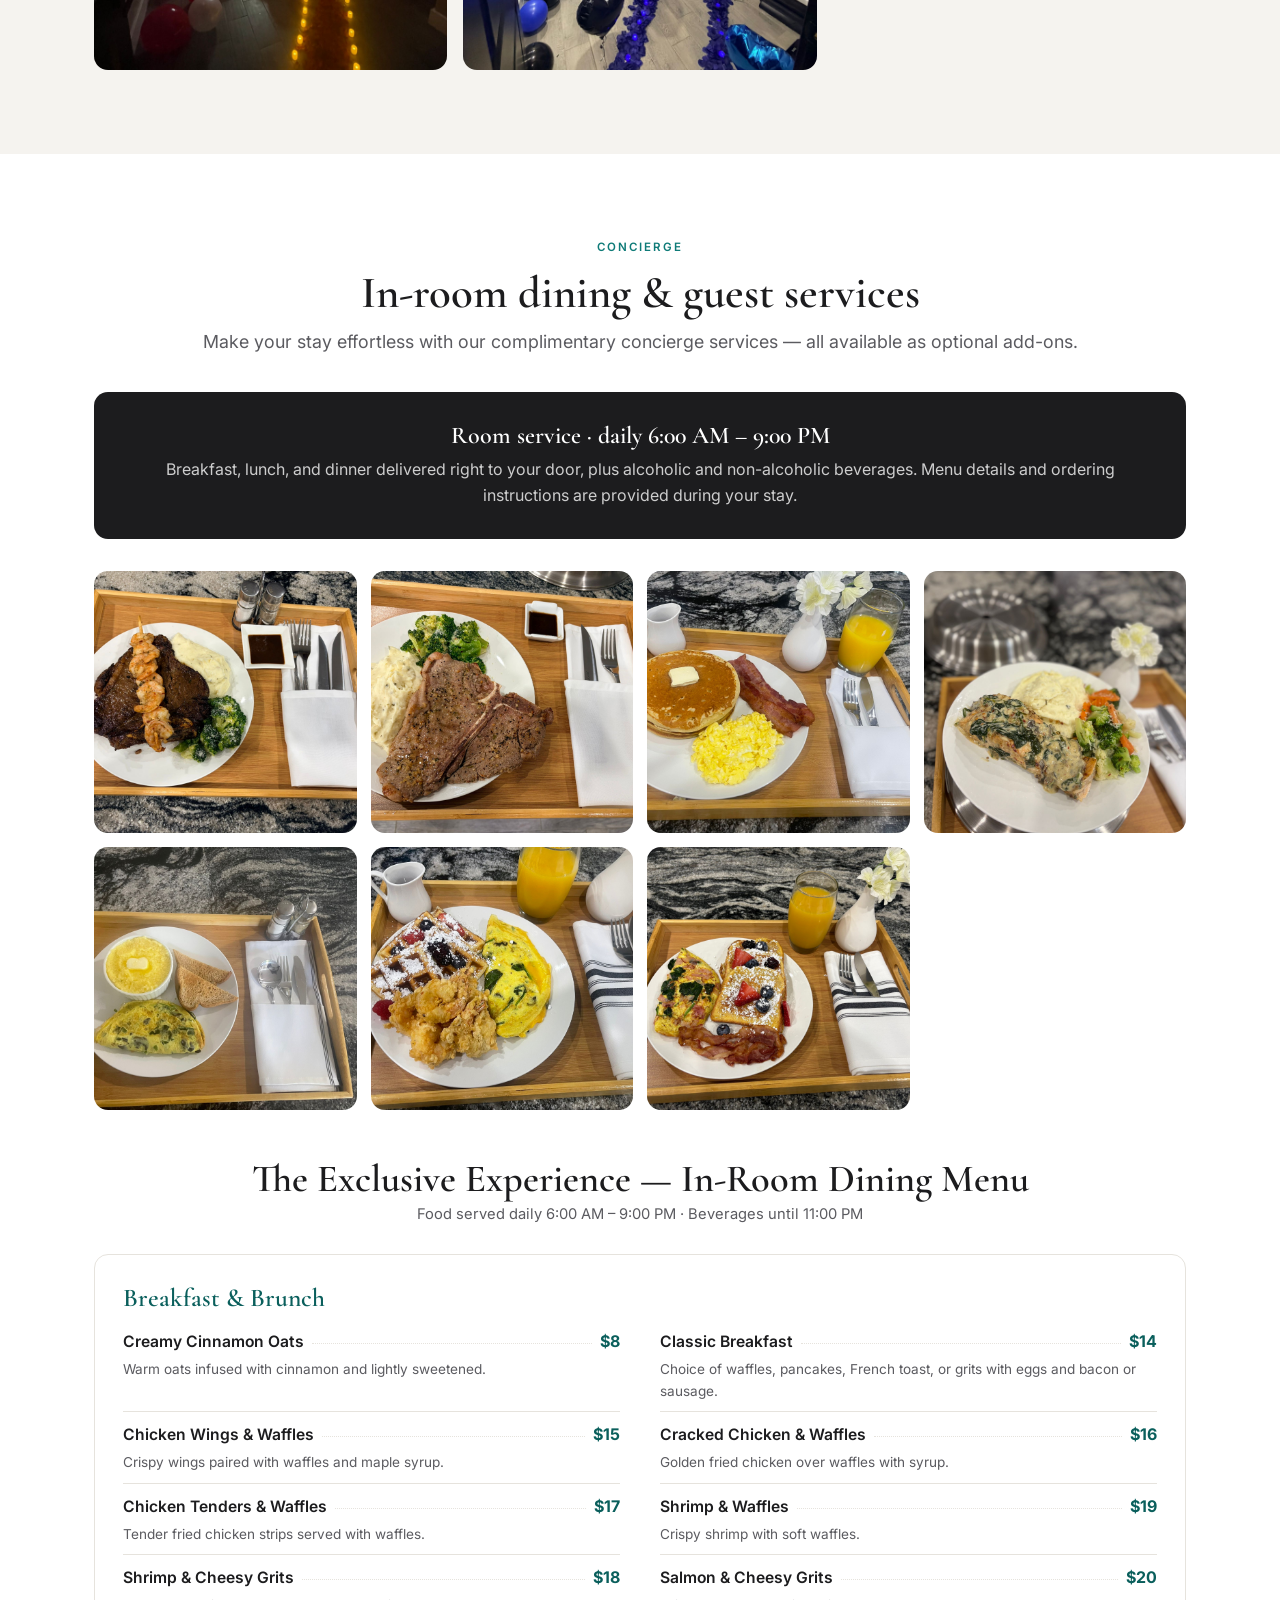
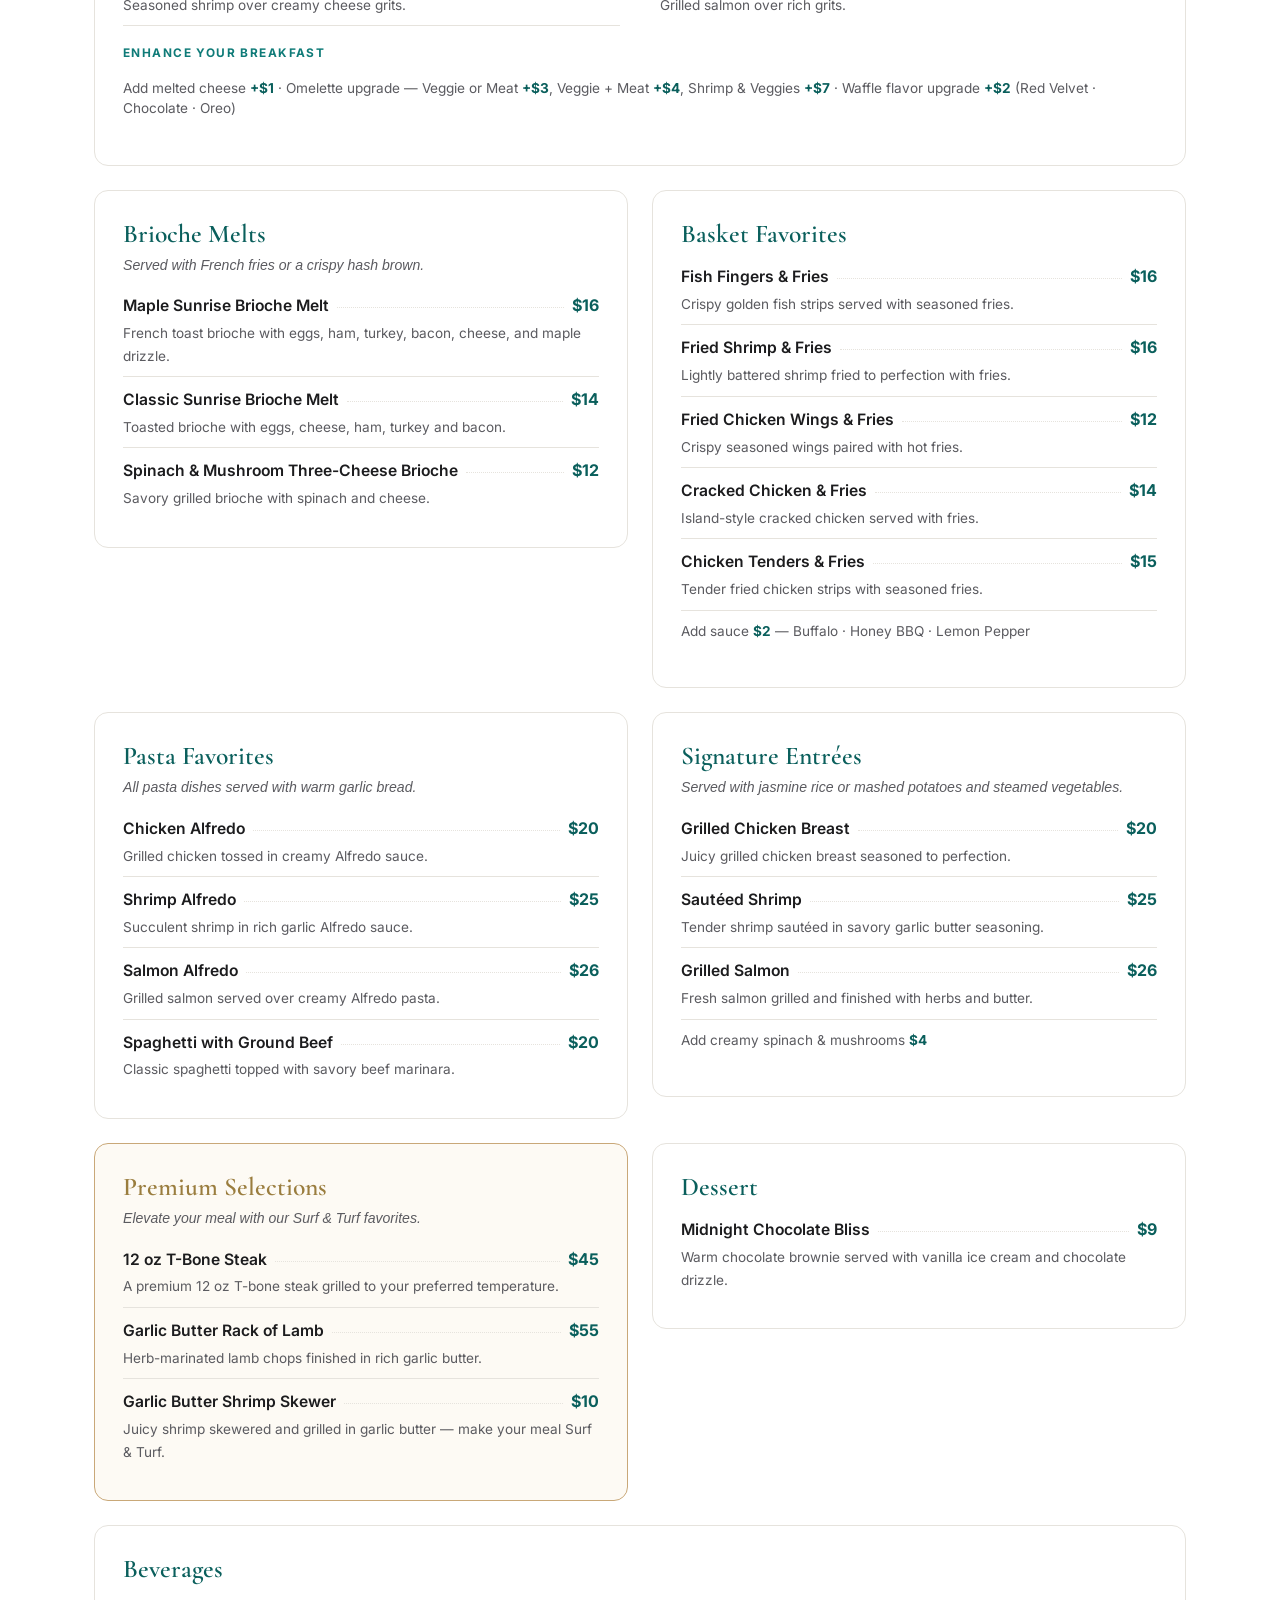
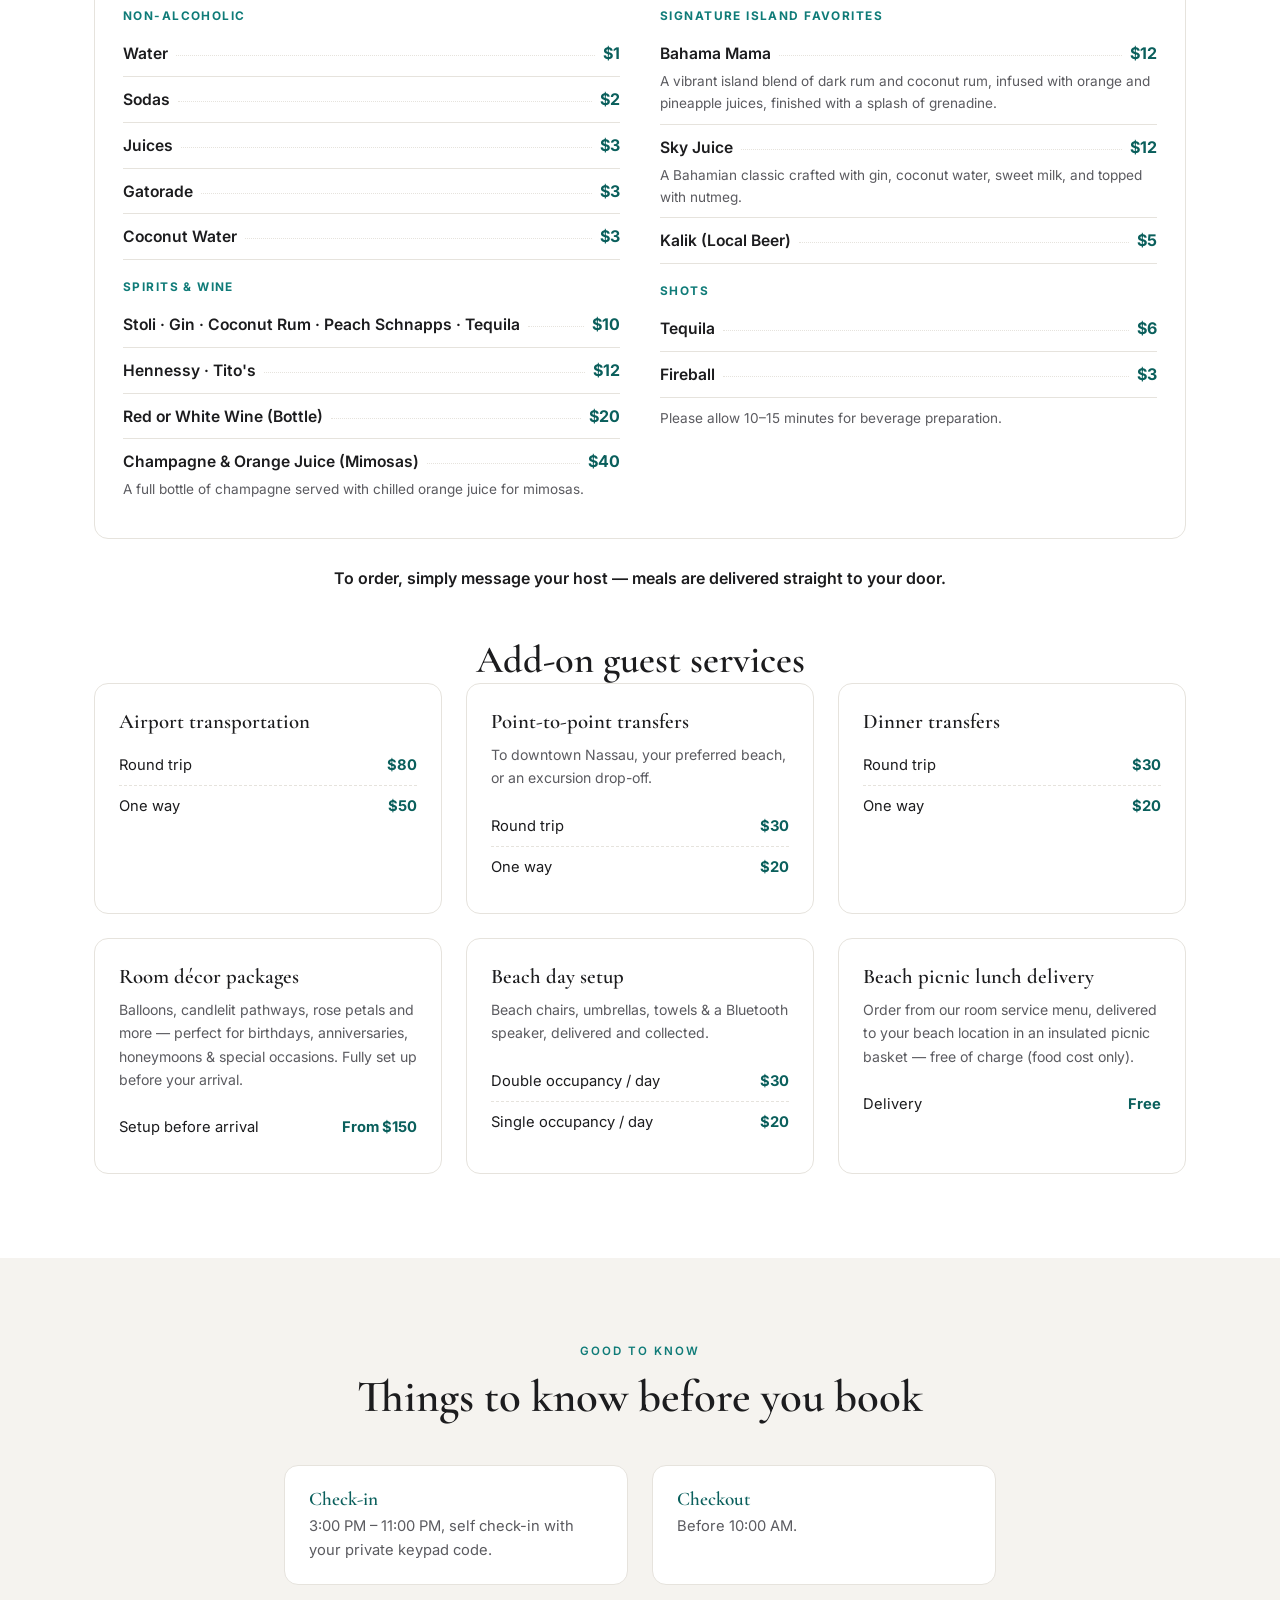
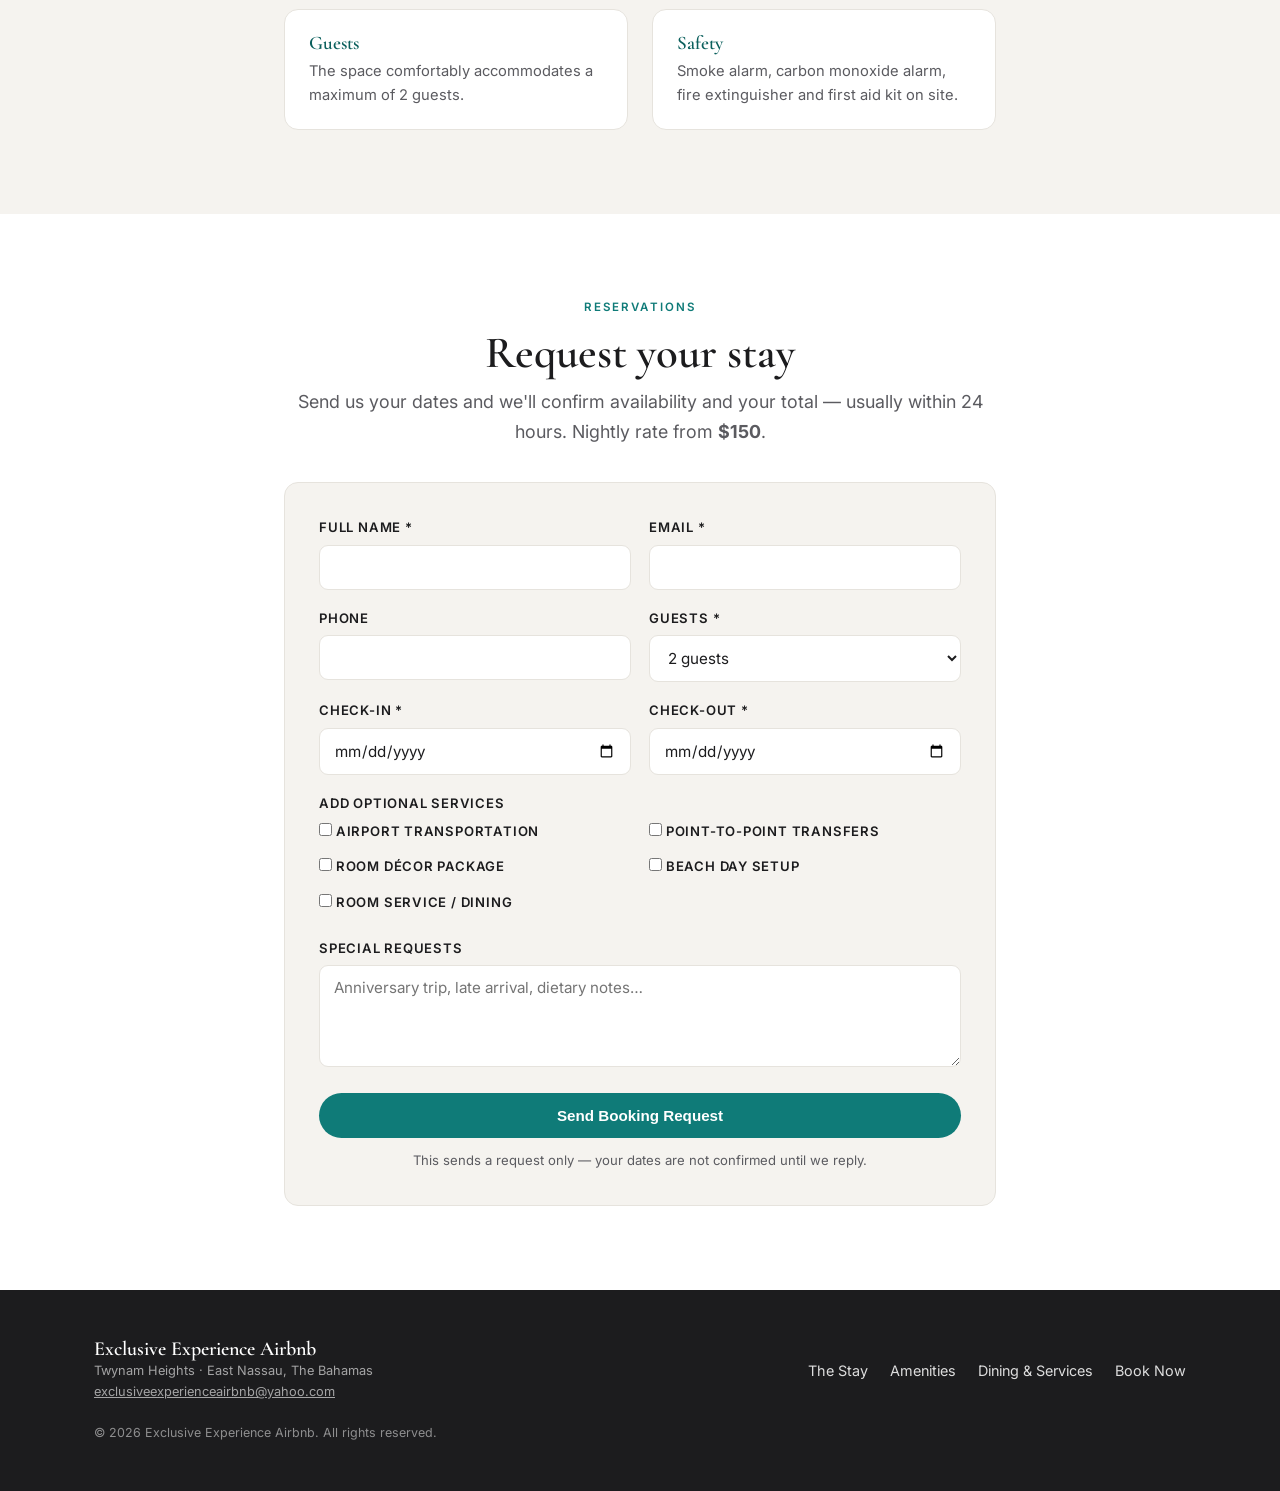
==== commit f22b9e2d: "Rebrand to Exclusive Experience Airbnb, connect booking form - Rename site from Modern Stay to Exclu" ====
--- a/docs/index.html
+++ b/docs/index.html
@@ -3,7 +3,7 @@
 <head>
 <meta charset="UTF-8" />
 <meta name="viewport" content="width=device-width, initial-scale=1.0" />
-<title>Modern Stay Nassau — Private 1-Bedroom Retreat in The Bahamas</title>
+<title>Exclusive Experience Airbnb — Private 1-Bedroom Retreat in Nassau, Bahamas</title>
 <meta name="description" content="A stylish, fully self-contained 1-bedroom apartment in Twynam Heights, East Nassau, Bahamas. Minutes from the beach. Self check-in, free parking, in-room dining and airport transfers available." />
 <link rel="preconnect" href="https://fonts.googleapis.com" />
 <link rel="preconnect" href="https://fonts.gstatic.com" crossorigin />
@@ -15,7 +15,7 @@
 <header class="site-header" id="top">
   <div class="container nav-inner">
     <a href="#top" class="brand">
-      <span class="brand-mark">Modern Stay</span>
+      <span class="brand-mark">Exclusive Experience Airbnb</span>
       <span class="brand-sub">Nassau, Bahamas</span>
     </a>
     <nav class="nav-links" id="navLinks">
@@ -147,7 +147,7 @@
       </div>
       <div class="space-text">
         <h3>Kitchen</h3>
-        <p>A fully equipped kitchen with stove, oven, refrigerator and freezer, dishwasher, coffee maker,
+        <p>A fully equipped kitchen with stove, oven, refrigerator and freezer, coffee maker,
         kettle and toaster — plus cookware, dishes and wine glasses. Complimentary snacks and bottled
         water greet you on arrival.</p>
       </div>
@@ -176,7 +176,7 @@
         <h3>Kitchen &amp; dining</h3>
         <ul>
           <li>Full kitchen</li><li>Stove &amp; oven</li><li>Refrigerator &amp; freezer</li>
-          <li>Dishwasher</li><li>Coffee maker &amp; kettle</li><li>Toaster &amp; baking sheet</li>
+          <li>Coffee maker &amp; kettle</li><li>Toaster &amp; baking sheet</li>
           <li>Cookware, dishes &amp; silverware</li><li>Wine glasses</li><li>Complimentary coffee</li>
         </ul>
       </div>
@@ -539,8 +539,11 @@
     </p>
 
     <form class="booking-form" id="bookingForm"
-          action="https://formspree.io/f/YOUR_FORM_ID" method="POST">
-      <input type="hidden" name="_subject" value="New booking request — Modern Stay Nassau" />
+          action="https://formsubmit.co/exclusiveexperienceairbnb@yahoo.com" method="POST">
+      <input type="hidden" name="_subject" value="New booking request — Exclusive Experience Airbnb" />
+      <input type="hidden" name="_template" value="table" />
+      <input type="hidden" name="_captcha" value="true" />
+      <input type="text" name="_honey" style="display:none" tabindex="-1" autocomplete="off" />
 
       <div class="form-row">
         <div class="field">
@@ -604,8 +607,9 @@
 <footer class="site-footer">
   <div class="container footer-inner">
     <div>
-      <p class="brand-mark">Modern Stay</p>
+      <p class="brand-mark">Exclusive Experience Airbnb</p>
       <p class="footer-sub">Twynam Heights · East Nassau, The Bahamas</p>
+      <p class="footer-sub"><a href="mailto:exclusiveexperienceairbnb@yahoo.com">exclusiveexperienceairbnb@yahoo.com</a></p>
     </div>
     <nav class="footer-nav">
       <a href="#about">The Stay</a>
@@ -613,7 +617,7 @@
       <a href="#dining">Dining &amp; Services</a>
       <a href="#book">Book Now</a>
     </nav>
-    <p class="footer-copy">© <span id="year"></span> Modern Stay Nassau. All rights reserved.</p>
+    <p class="footer-copy">© <span id="year"></span> Exclusive Experience Airbnb. All rights reserved.</p>
   </div>
 </footer>
 
--- a/docs/styles.css
+++ b/docs/styles.css
@@ -56,7 +56,7 @@
 }
 .nav-inner { display: flex; align-items: center; justify-content: space-between; height: 72px; }
 .brand { display: flex; flex-direction: column; text-decoration: none; color: var(--ink); }
-.brand-mark { font-family: 'Cormorant Garamond', serif; font-size: 1.5rem; font-weight: 600; line-height: 1; }
+.brand-mark { font-family: 'Cormorant Garamond', serif; font-size: 1.25rem; font-weight: 600; line-height: 1.1; }
 .brand-sub { font-size: .68rem; letter-spacing: .14em; text-transform: uppercase; color: var(--ink-soft); }
 .nav-links { display: flex; align-items: center; gap: 28px; }
 .nav-links a { text-decoration: none; color: var(--ink); font-size: .92rem; font-weight: 500; }
@@ -274,6 +274,8 @@
   justify-content: space-between; gap: 20px;
 }
 .footer-sub { font-size: .8rem; color: rgba(255,255,255,.6); margin: 0; }
+.footer-sub a { color: inherit; text-decoration: underline; }
+.footer-sub a:hover { color: var(--sand); }
 .footer-nav { display: flex; gap: 22px; }
 .footer-nav a { color: rgba(255,255,255,.85); text-decoration: none; font-size: .9rem; }
 .footer-nav a:hover { color: var(--sand); }
@@ -298,6 +300,7 @@
   background: rgba(15,15,17,.94);
   display: flex; align-items: center; justify-content: center;
 }
+.lightbox[hidden] { display: none; }
 .lightbox img { max-width: 90vw; max-height: 86vh; border-radius: 8px; }
 .lightbox-close {
   position: absolute; top: 22px; right: 28px;
